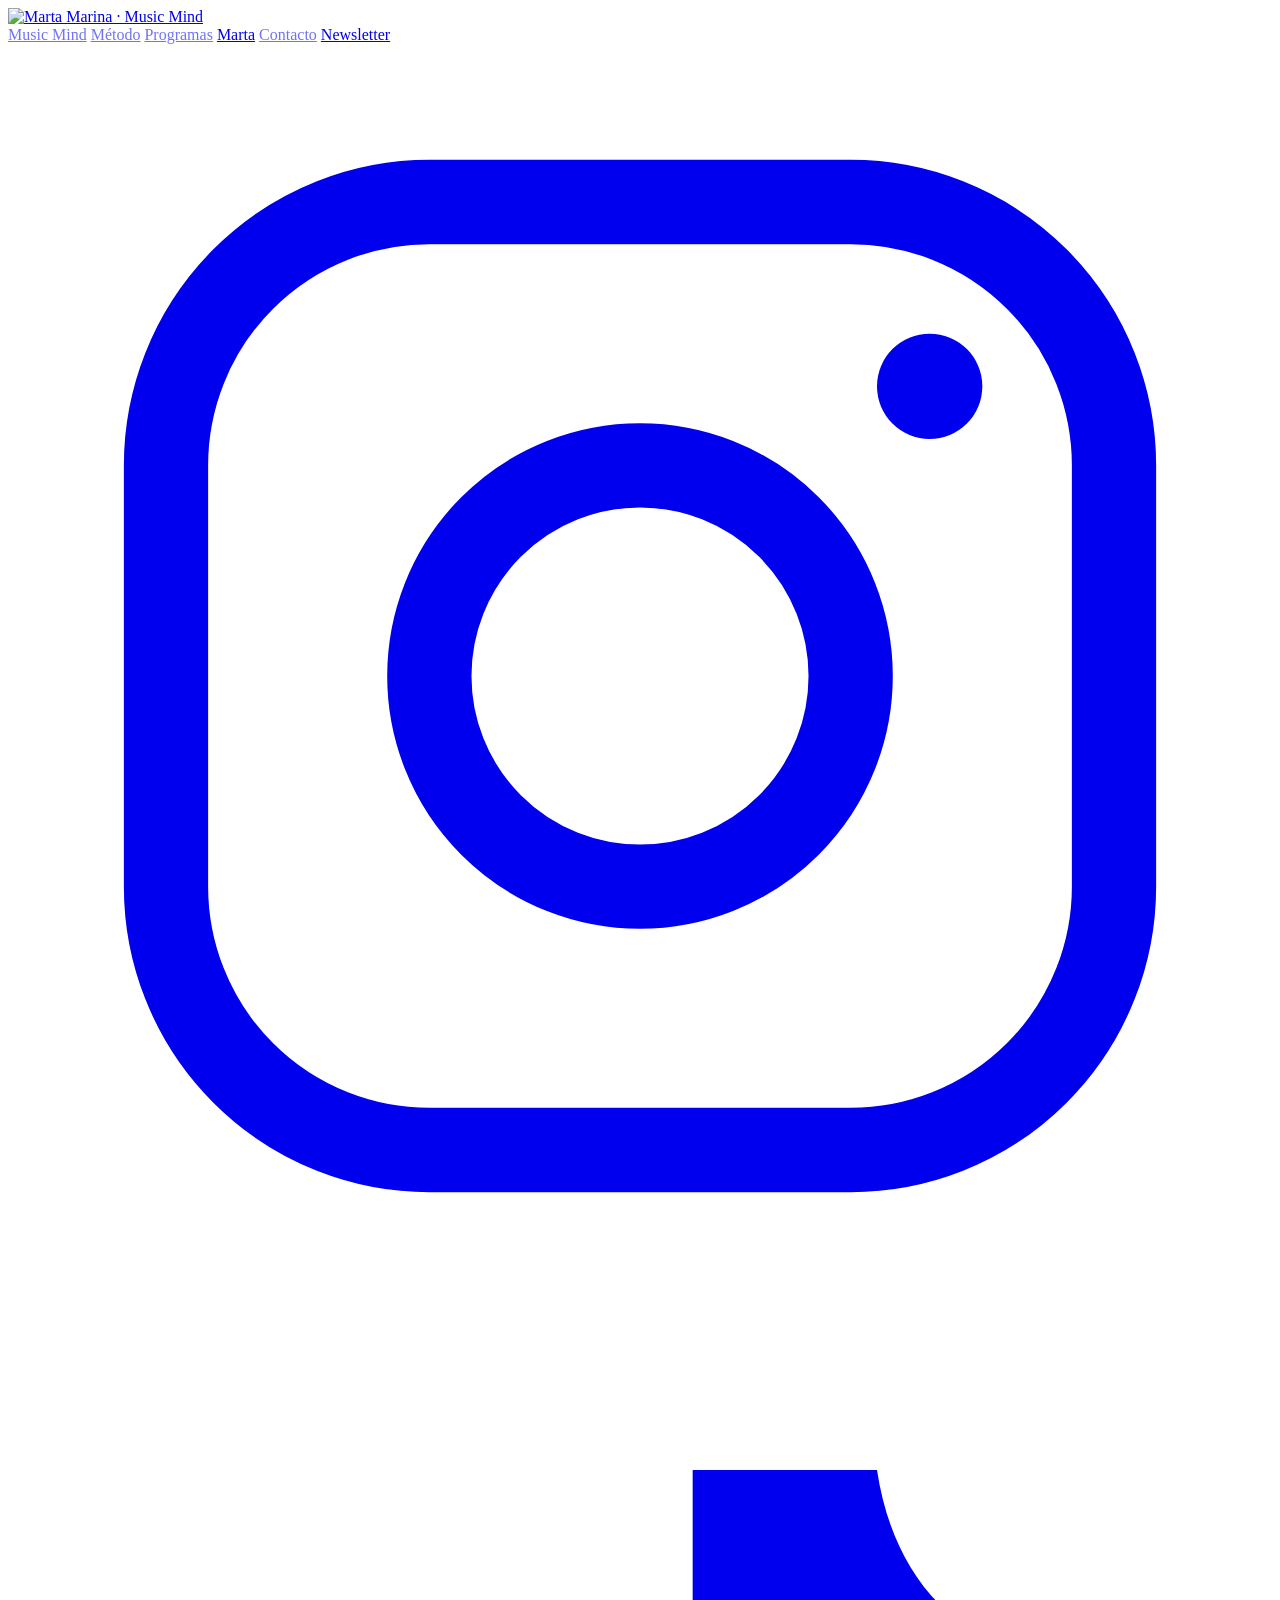
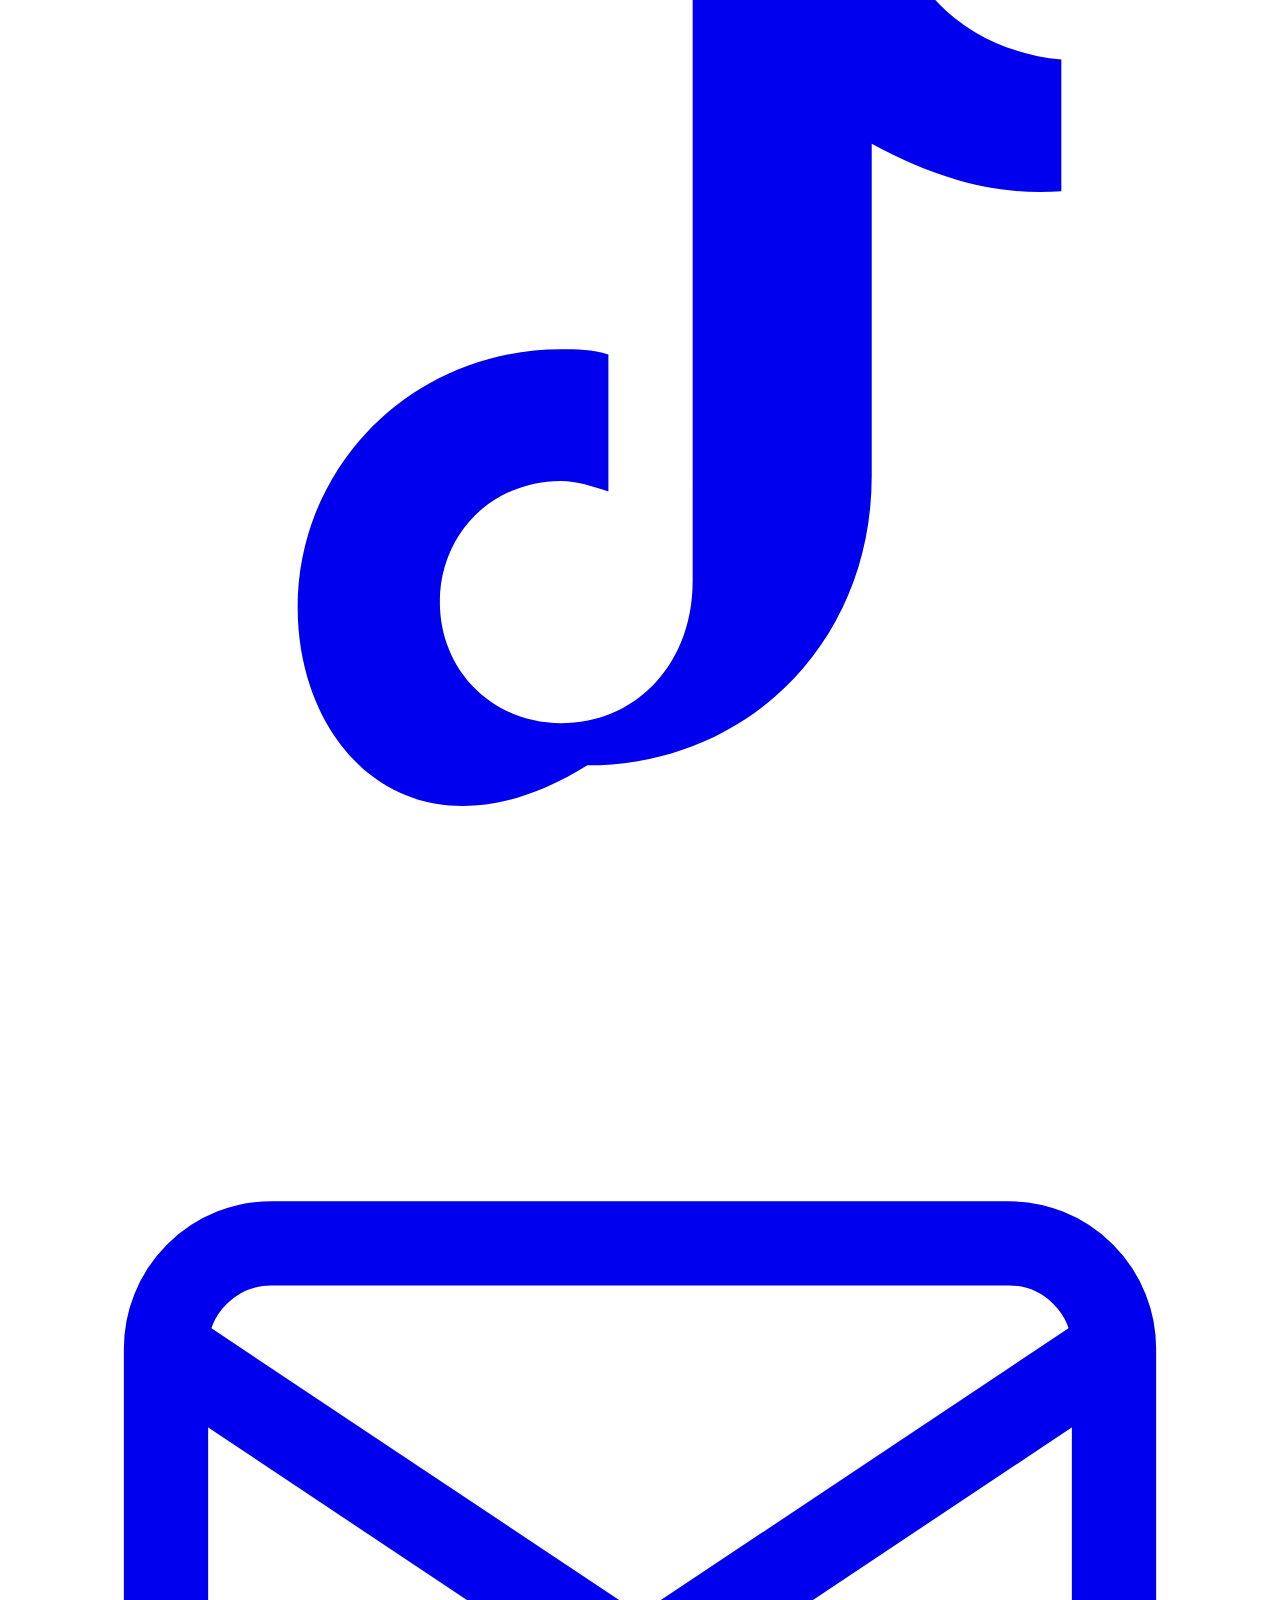
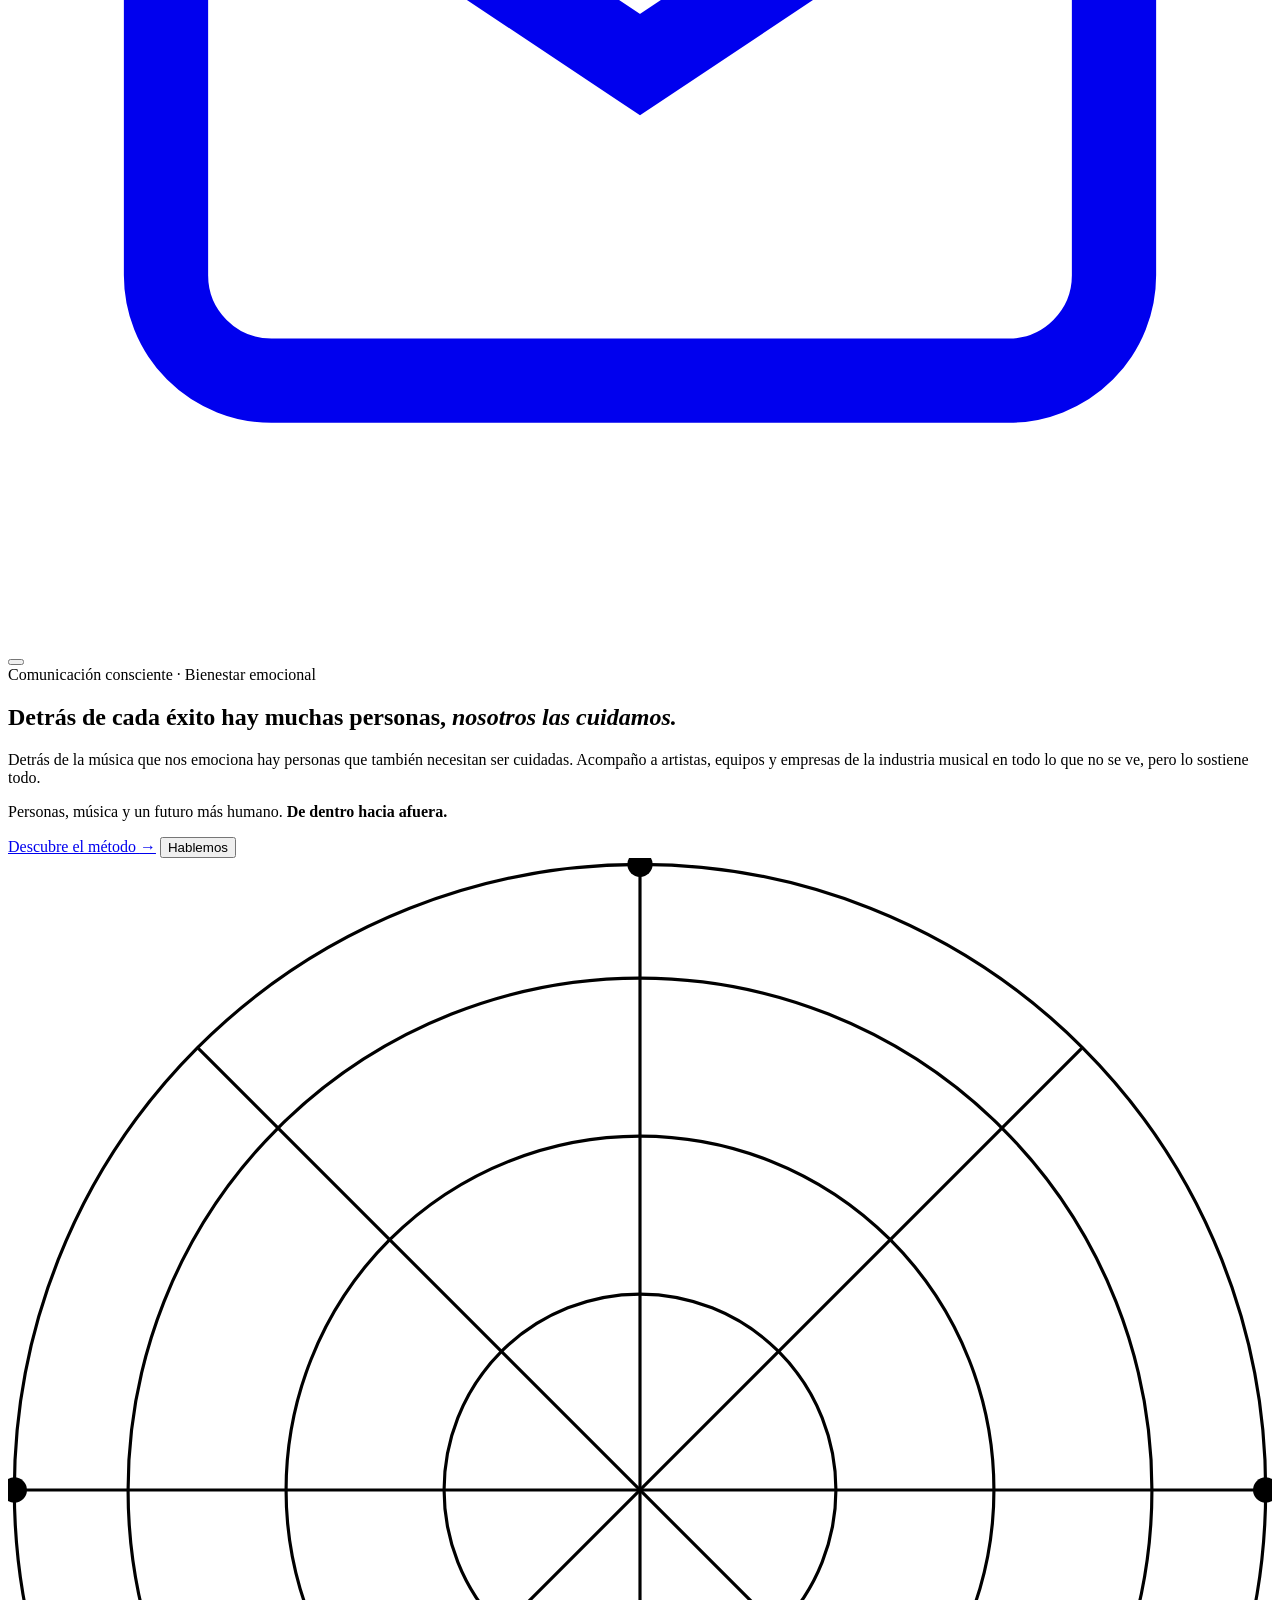
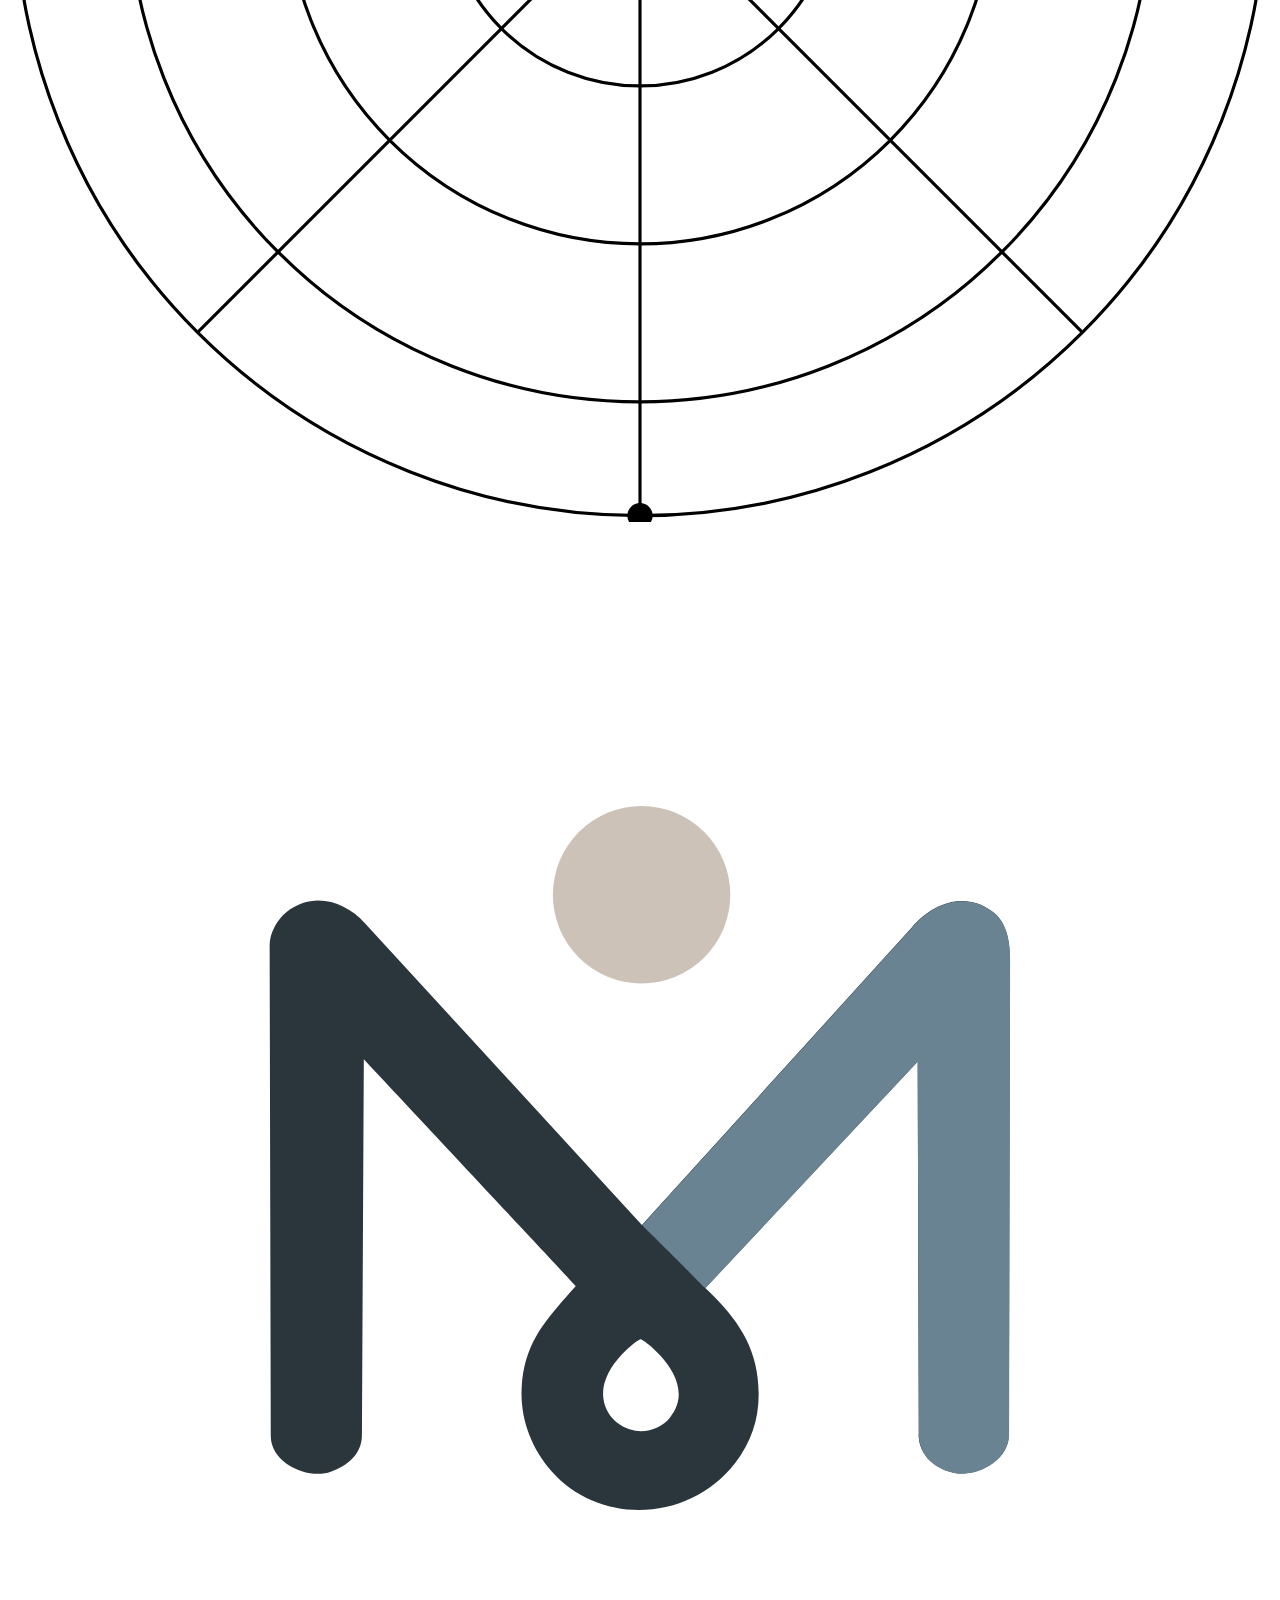
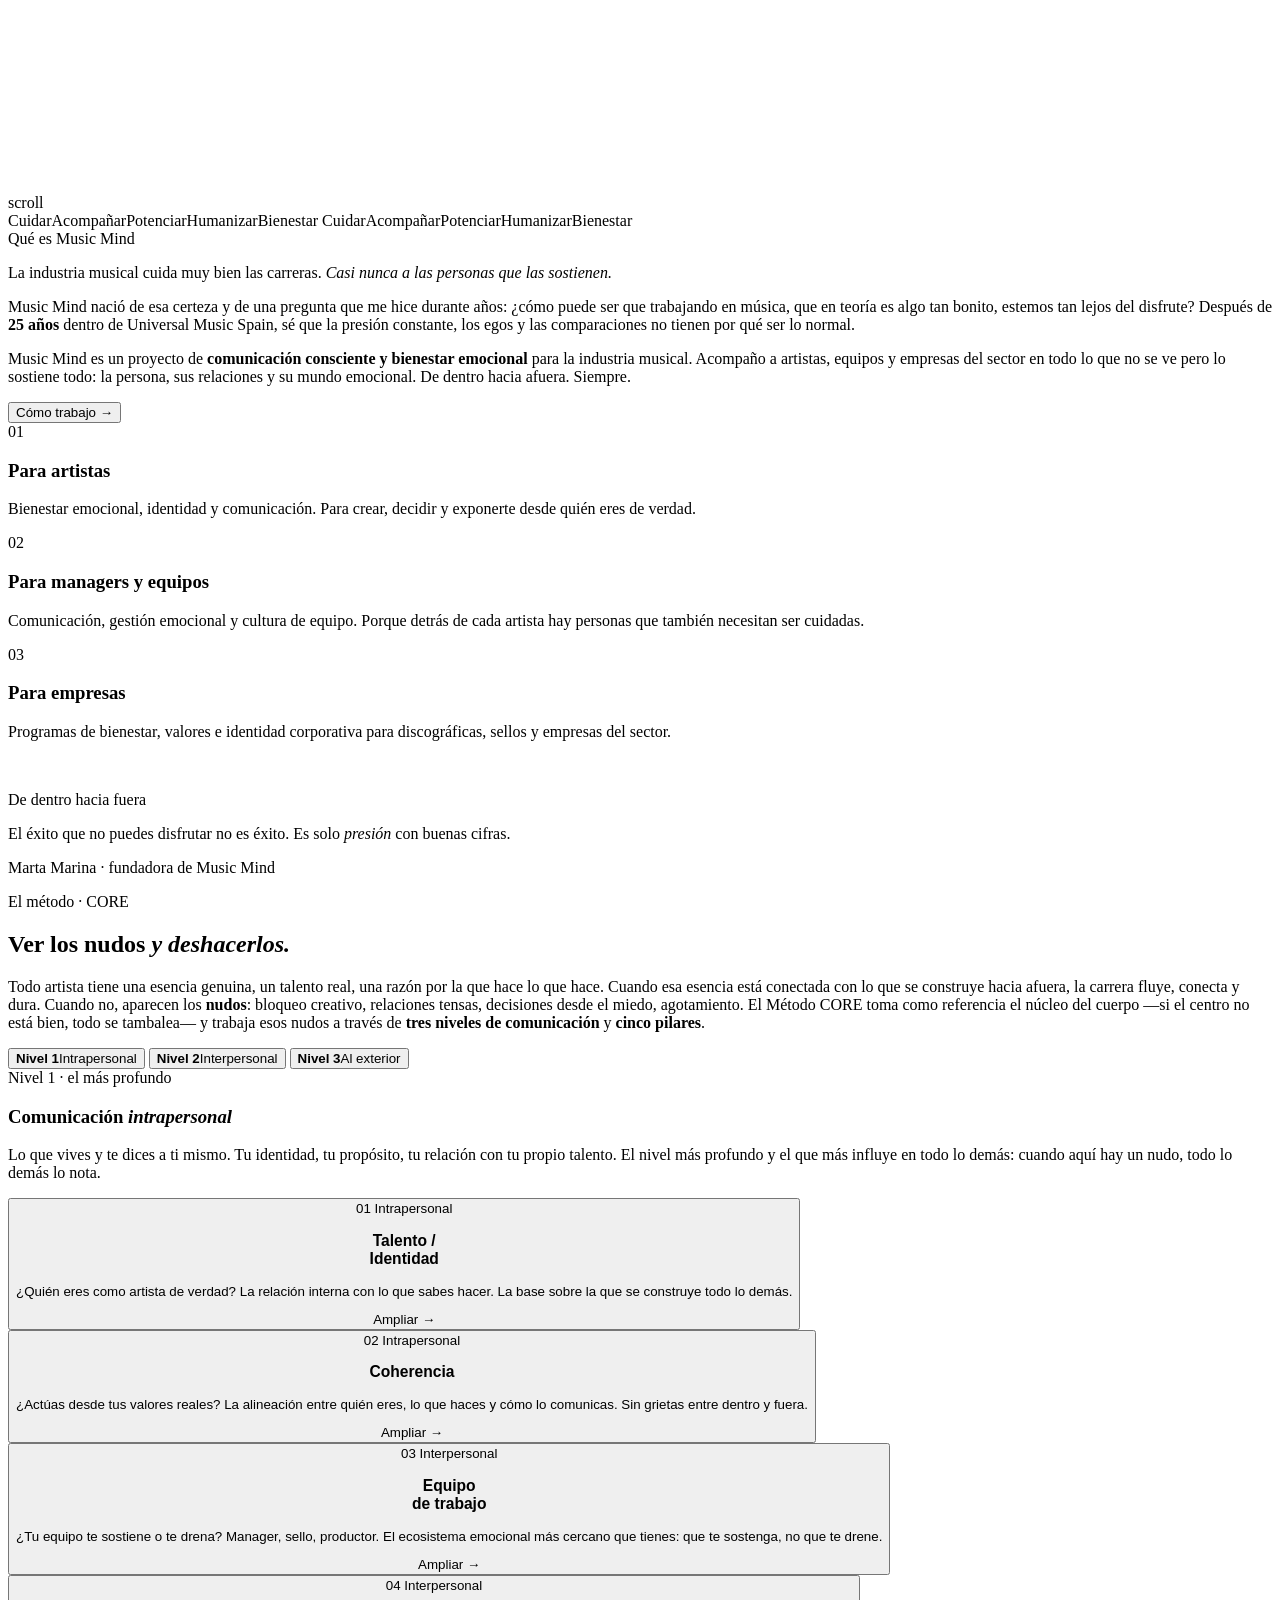
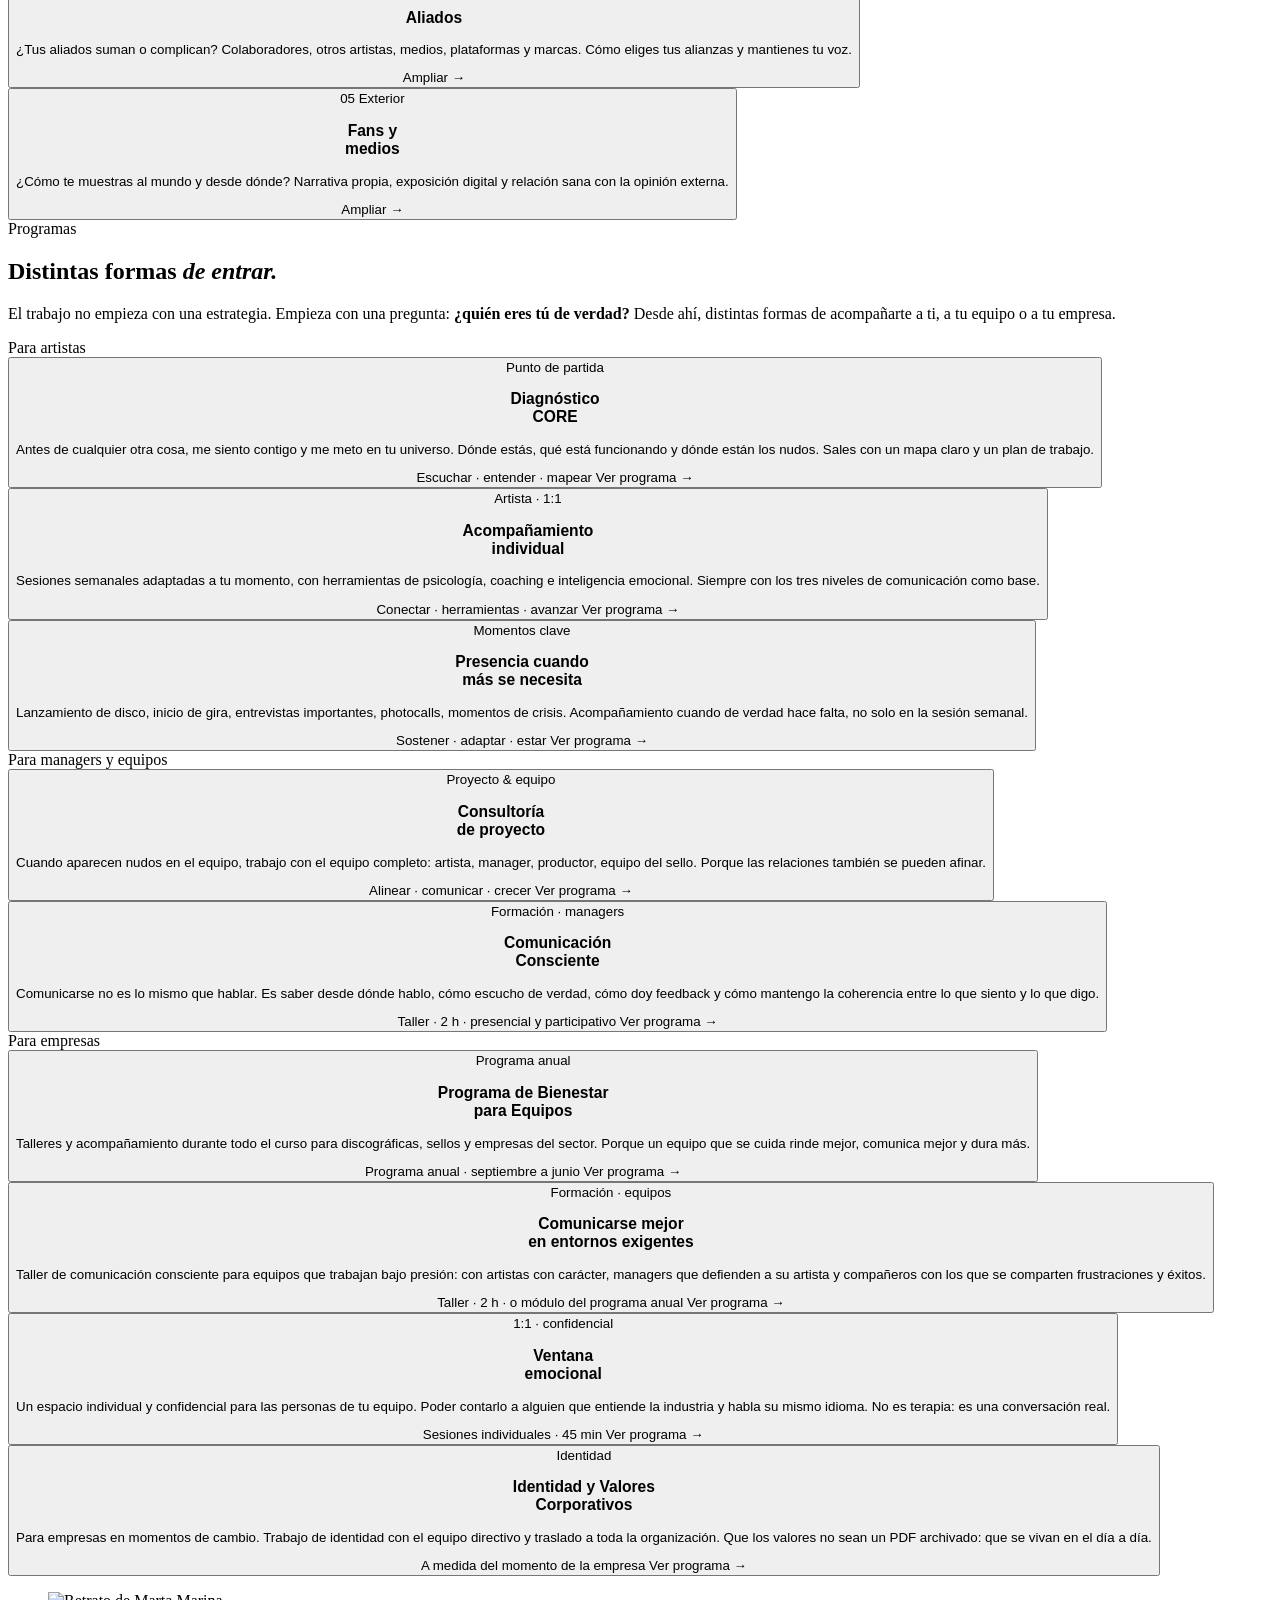
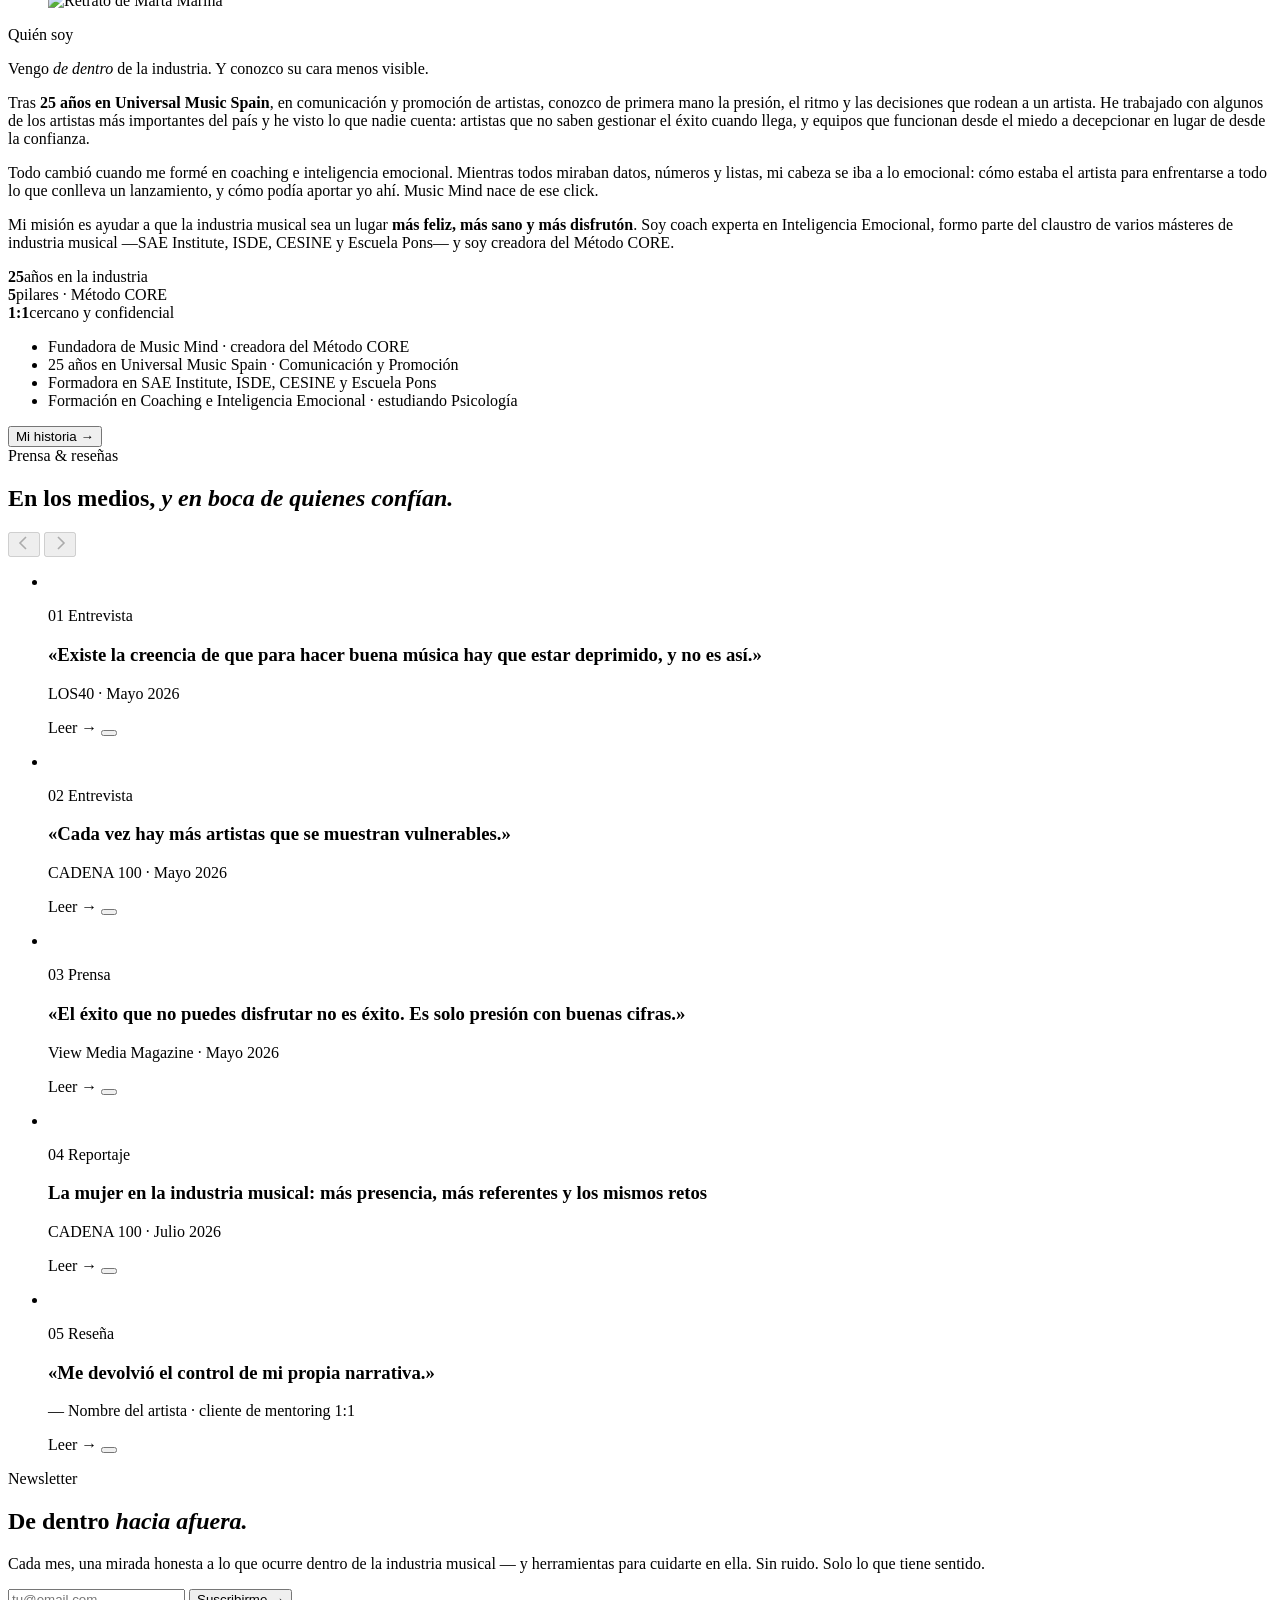
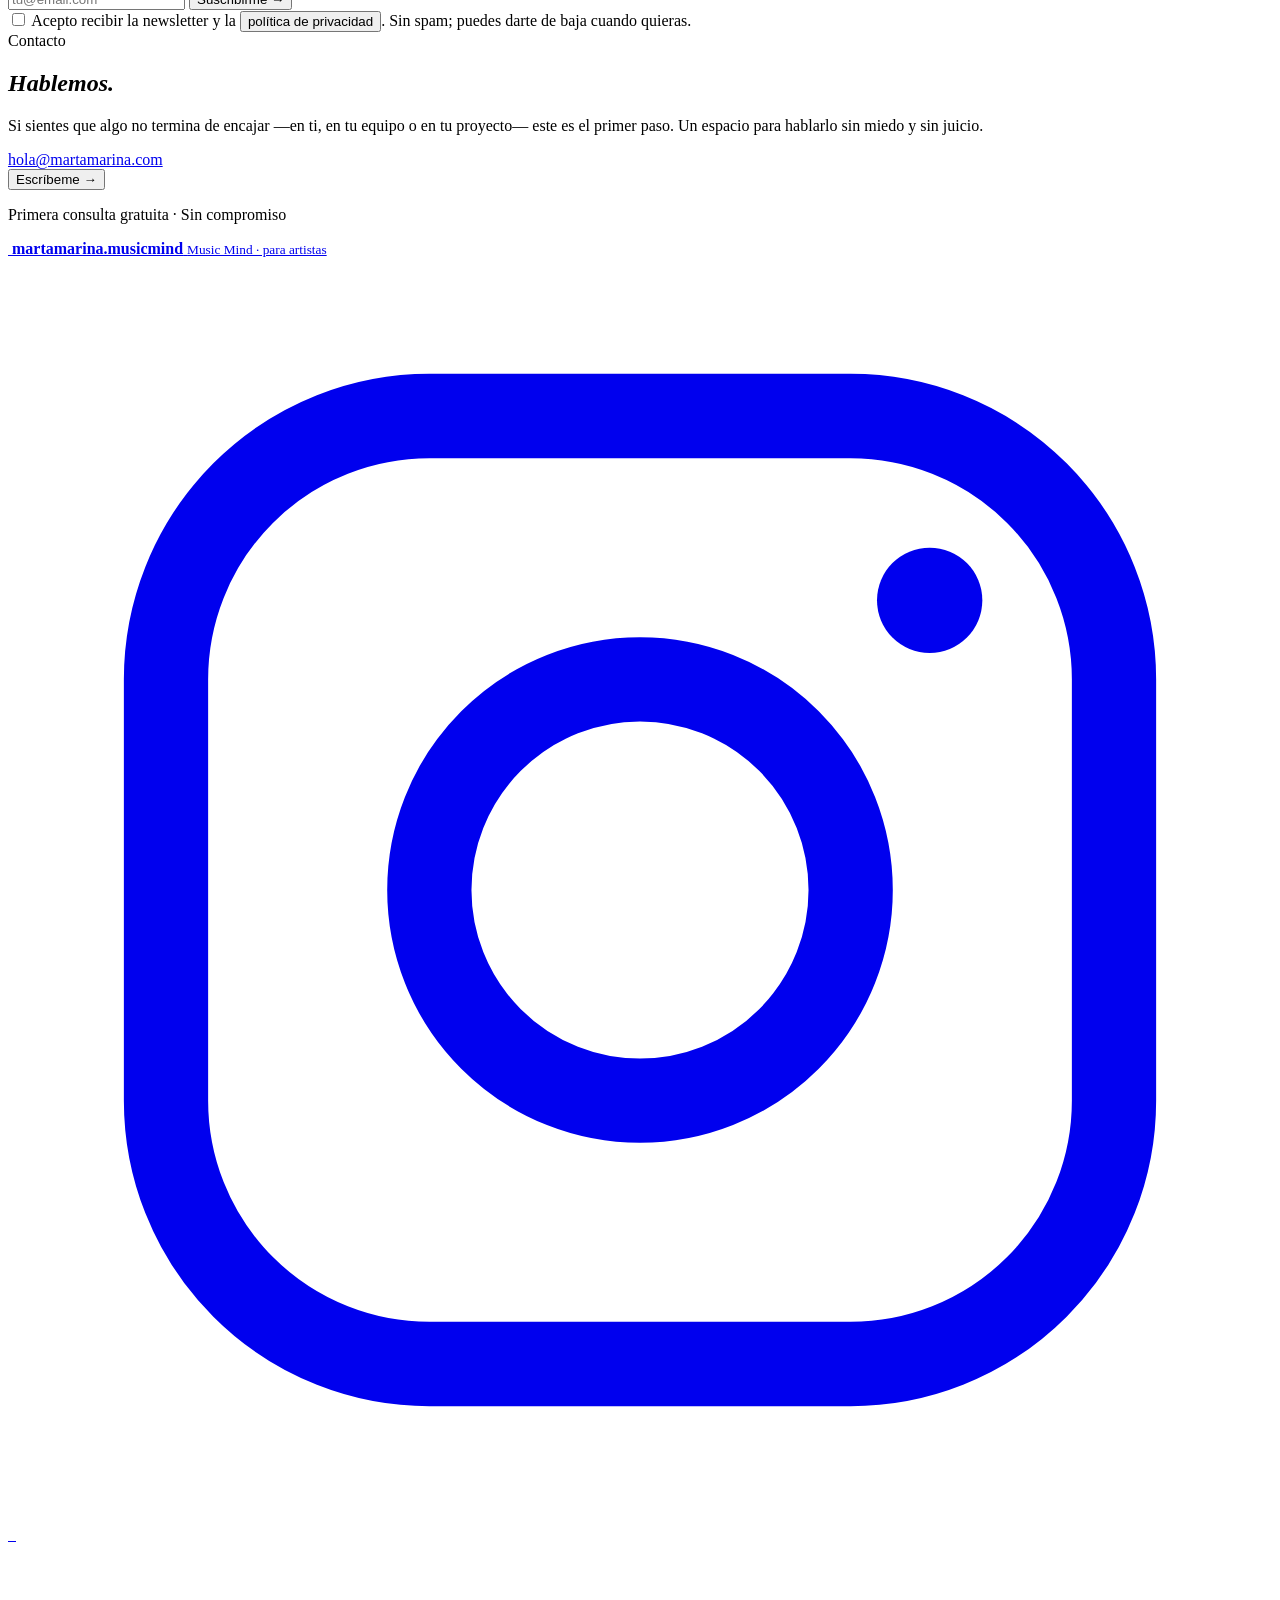
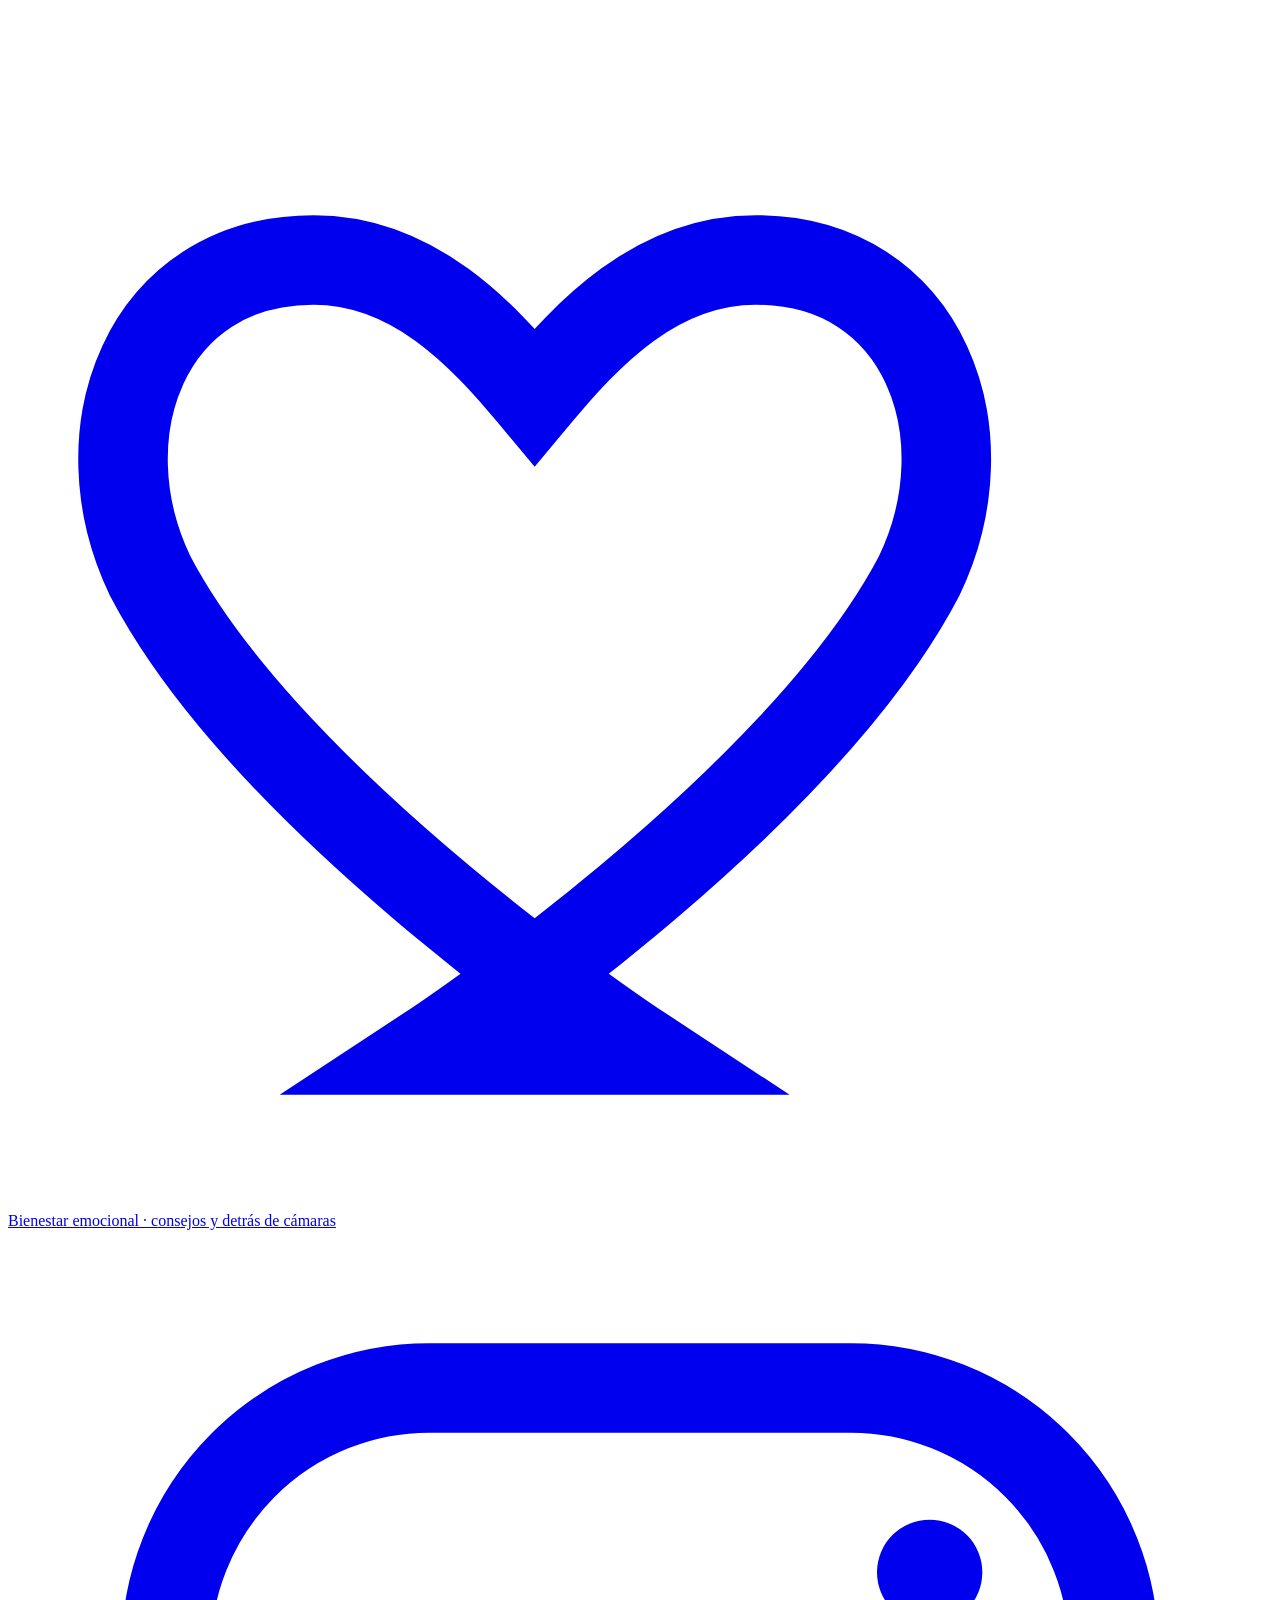
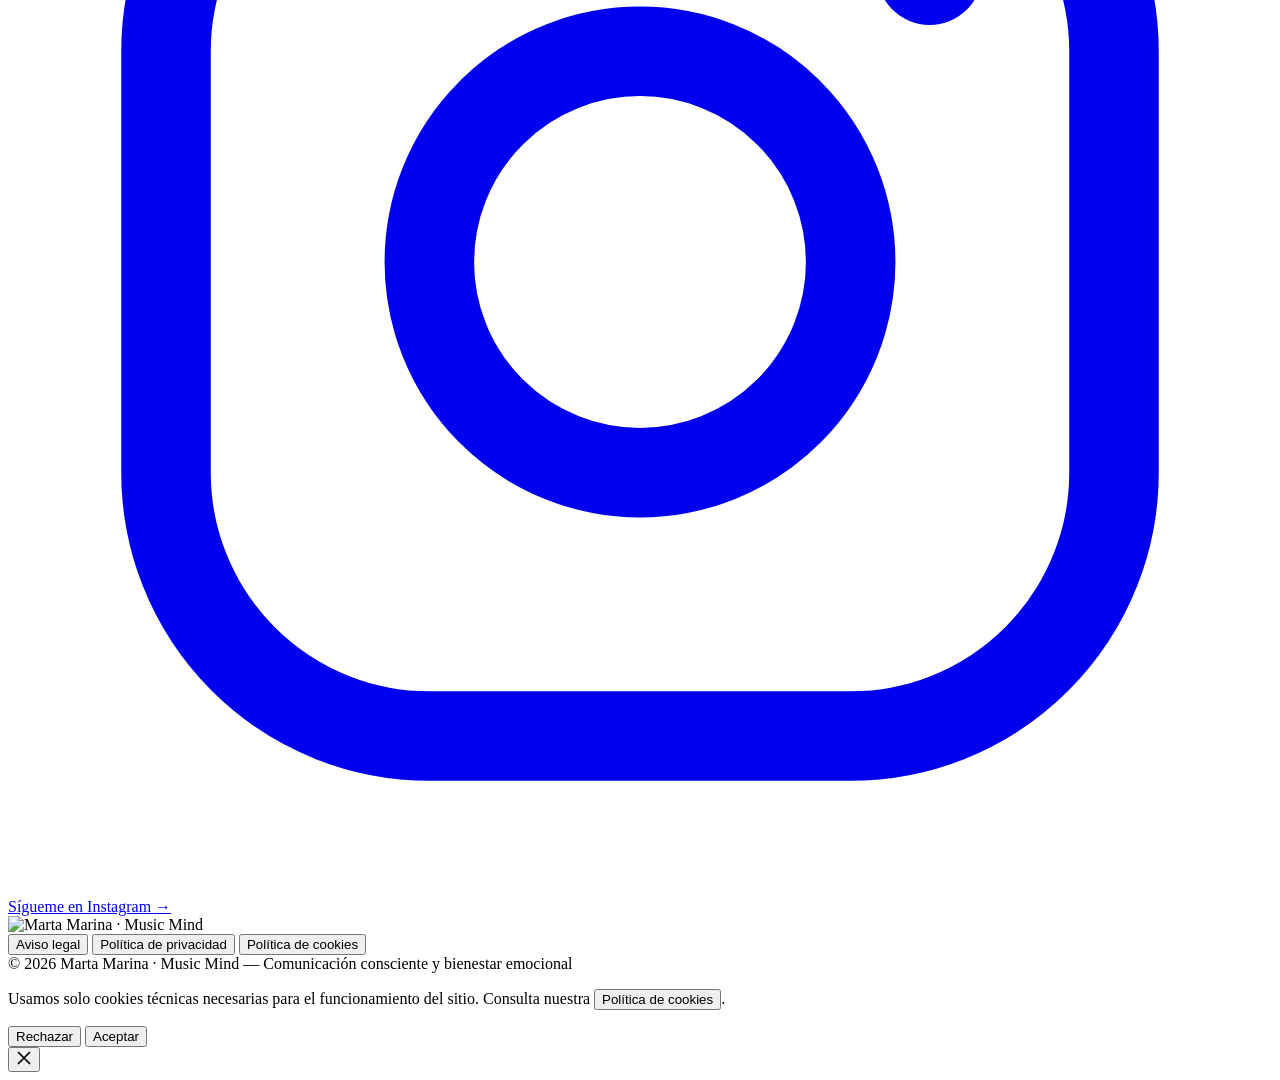
==== index.html @ a3008d67 "Promote v2 draft to live index, keep v1 as backup Sets the new hero headline ("Detrás de cada éxito " ====
<!DOCTYPE html>
<html lang="es">
<head>
<meta charset="UTF-8">
<meta name="viewport" content="width=device-width, initial-scale=1">
<title>Marta Marina · Music Mind — Comunicación consciente y bienestar emocional</title>
<meta name="description" content="Music Mind, de Marta Marina (25 años en Universal Music Spain): comunicación consciente y bienestar emocional para artistas, equipos y empresas de la industria musical. Método CORE — de dentro hacia afuera.">
<link rel="canonical" href="https://martamarina.com/">

<!-- Open Graph -->
<meta property="og:title" content="Marta Marina · Music Mind">
<meta property="og:description" content="Comunicación consciente y bienestar emocional para la industria musical. Personas detrás de la música. De dentro hacia afuera.">
<meta property="og:type" content="website">
<meta property="og:url" content="https://martamarina.com/">
<meta property="og:locale" content="es_ES">
<meta property="og:site_name" content="Marta Marina · Music Mind">
<meta property="og:image" content="https://martamarina.com/assets/logos/LOGO%20MM-01.png">
<meta property="og:image:alt" content="Marta Marina · Music Mind">

<!-- Twitter -->
<meta name="twitter:card" content="summary_large_image">
<meta name="twitter:title" content="Marta Marina · Music Mind">
<meta name="twitter:description" content="Comunicación consciente y bienestar emocional para la industria musical. Personas detrás de la música. De dentro hacia afuera.">
<meta name="twitter:image" content="https://martamarina.com/assets/logos/LOGO%20MM-01.png">

<meta name="theme-color" content="#2F4A55">

<link rel="preconnect" href="https://fonts.googleapis.com">
<link rel="preconnect" href="https://fonts.gstatic.com" crossorigin>
<link href="https://fonts.googleapis.com/css2?family=Inter:wght@400;500&display=swap" rel="stylesheet">
<link rel="icon" type="image/png" href="assets/logos/LOGO MM-01.png">
<link rel="stylesheet" href="css/style.css?v=20260716b">

<!-- Structured data -->
<script type="application/ld+json">
{
  "@context": "https://schema.org",
  "@type": "ProfessionalService",
  "name": "Marta Marina · Music Mind",
  "description": "Comunicación consciente y bienestar emocional para artistas, equipos y empresas de la industria musical. Método CORE, de dentro hacia afuera.",
  "url": "https://martamarina.com/",
  "image": "https://martamarina.com/assets/logos/LOGO%20MM-01.png",
  "email": "hola@martamarina.com",
  "areaServed": "ES",
  "founder": {
    "@type": "Person",
    "name": "Marta Marina",
    "jobTitle": "Fundadora de Music Mind · creadora del Método CORE"
  },
  "sameAs": [
    "https://www.instagram.com/martamarina.musicmind/",
    "https://tiktok.com/"
  ]
}
</script>
</head>
<body>

<div class="progress" id="progress" aria-hidden="true"></div>
<div class="cursor" id="cursor" aria-hidden="true"></div>
<div class="cursor-dot" id="cursorDot" aria-hidden="true"></div>

<!-- ============ HEADER ============ -->
<header class="header" id="header">
  <nav class="nav">
    <a href="#top" class="nav__brand" aria-label="Marta Marina · Music Mind — inicio">
      <img class="nav__logo" src="assets/logos/LOGO MM-04.png" alt="Marta Marina · Music Mind">
    </a>

    <div class="nav__links" id="navLinks">
      <a href="#musicmind" class="navlink">Music Mind</a>
      <a href="#metodo" class="navlink">Método</a>
      <a href="#programas" class="navlink">Programas</a>
      <a href="#marta" class="navlink">Marta</a>
      <a href="#contacto" class="navlink">Contacto</a>
      <a href="#newsletter" class="btn btn--ghost" data-magnetic>Newsletter</a>
      <div class="nav__social">
        <a href="https://www.instagram.com/martamarina.musicmind/" target="_blank" rel="noopener" aria-label="Instagram">
          <svg viewBox="0 0 24 24" fill="none" stroke="currentColor" stroke-width="1.6"><rect x="3" y="3" width="18" height="18" rx="5"/><circle cx="12" cy="12" r="4"/><circle cx="17.5" cy="6.5" r="1" fill="currentColor" stroke="none"/></svg>
        </a>
        <a href="https://tiktok.com/" target="_blank" rel="noopener" aria-label="TikTok">
          <svg viewBox="0 0 24 24" fill="currentColor"><path d="M16.5 3c.3 2 1.5 3.4 3.5 3.6v2.5c-1.3.1-2.5-.3-3.6-.9v6.3c0 3.2-2.4 5.5-5.4 5.5C7.8 22 5.5 19.8 5.5 17c0-2.7 2.2-4.9 5-4.9.3 0 .6 0 .9.1v2.6c-.3-.1-.6-.2-.9-.2-1.3 0-2.3 1-2.3 2.3 0 1.3 1 2.3 2.3 2.3 1.4 0 2.5-1.1 2.5-2.7V3h3.5z"/></svg>
        </a>
        <a href="mailto:hola@martamarina.com" aria-label="Email">
          <svg viewBox="0 0 24 24" fill="none" stroke="currentColor" stroke-width="1.6"><rect x="3" y="5" width="18" height="14" rx="2"/><path d="m3 7 9 6 9-6"/></svg>
        </a>
      </div>
    </div>

    <button class="nav__toggle" id="navToggle" aria-label="Abrir menú" aria-expanded="false">
      <span></span><span></span><span></span>
    </button>
  </nav>
</header>

<main id="top">

<!-- ============ HERO ============ -->
<section class="hero" id="hero">
  <div class="hero__bg" data-parallax-group>
    <span class="blob blob--1" data-parallax="0.06"></span>
    <span class="blob blob--2" data-parallax="0.1"></span>
    <span class="blob blob--3" data-parallax="0.16"></span>
  </div>

  <div class="wrap">
    <div class="hero__content">
      <div class="hero__eyebrow eyebrow hero__fade" data-d="1">Comunicación consciente · Bienestar emocional</div>
      <h1>
        <span class="ln"><span>Detrás de cada éxito</span></span>
        <span class="ln"><span>hay muchas personas,</span></span>
        <span class="ln"><span><em>nosotros las cuidamos.</em></span></span>
      </h1>
      <p class="lead hero__sub hero__fade" data-d="2">
        Detrás de la música que nos emociona hay personas que también necesitan ser cuidadas.
        Acompaño a artistas, equipos y empresas de la industria musical en todo lo que no se ve, pero lo sostiene todo.
      </p>
      <p class="hero__note hero__fade" data-d="2">
        Personas, música y un futuro más humano. <b>De dentro hacia afuera.</b>
      </p>
      <div class="hero__cta hero__fade" data-d="3">
        <a href="#metodo" class="btn" data-magnetic>Descubre el método <span class="arrow">→</span></a>
        <button class="btn btn--ghost" data-modal="contact" data-magnetic>Hablemos</button>
      </div>
    </div>

    <div class="hero__symbol" aria-hidden="true">
      <div class="hero__rings">
        <svg viewBox="0 0 400 400" fill="none" stroke="currentColor" stroke-width="1">
          <circle cx="200" cy="200" r="62"/><circle cx="200" cy="200" r="112"/>
          <circle cx="200" cy="200" r="162"/><circle cx="200" cy="200" r="198"/>
          <line x1="200" y1="2" x2="200" y2="398"/><line x1="2" y1="200" x2="398" y2="200"/>
          <line x1="60" y1="60" x2="340" y2="340"/><line x1="340" y1="60" x2="60" y2="340"/>
          <circle cx="200" cy="2" r="4" fill="currentColor" stroke="none"/>
          <circle cx="398" cy="200" r="4" fill="currentColor" stroke="none"/>
          <circle cx="200" cy="398" r="4" fill="currentColor" stroke="none"/>
          <circle cx="2" cy="200" r="4" fill="currentColor" stroke="none"/>
        </svg>
      </div>
      <svg viewBox="0 0 160 160" xmlns="http://www.w3.org/2000/svg">
        <path class="sym-left" fill="#2A363B" d="M115.29,114.97l-.14-47.2-26.88,28.69c4.1,3.85,6.71,7.62,6.75,13.3.03,3.31-.93,6.23-3,8.88-5.97,7.66-17.3,7.72-23.19,1.03-2.62-2.98-4.01-6.72-3.81-10.57.31-5.89,3.22-8.78,6.86-12.89-.16-.19-26.84-28.7-26.84-28.7l-.24,47.58c0,2.38-1.83,3.85-3.94,4.63-2.72,1-7.59-.98-7.6-4.54l-.14-62.1c0-1.65,1.03-3.34,2.11-4.19,3.31-2.62,7.32-1.51,9.98,1.42l35.03,38.17,34.16-37.66c2.71-3.14,6.75-4.63,10.24-1.98,1.78,1.35,2.18,3.72,2.18,5.93l-.13,60.24c0,3.23-3.89,5.27-6.62,4.89-2.46-.35-4.8-2.11-4.81-4.92ZM80.09,102.94c-.41.02-4.93,3.38-4.76,7.07.1,2.28,1.64,3.77,3.35,4.34,1.96.65,4.01-.13,5.1-1.48,3.84-4.73-3.37-9.95-3.69-9.93Z"/>
        <path class="sym-right" fill="#698392" d="M115.29,115.01l-.14-47.2-26.88,28.69c-2.83-2.93-8-7.99-8-7.99l34.16-37.66c2.71-3.14,6.75-4.63,10.24-1.98,1.78,1.35,2.18,3.72,2.18,5.93l-.13,60.24c0,3.23-3.89,5.27-6.62,4.89-2.46-.35-4.8-2.11-4.81-4.92Z"/>
        <circle class="sym-dot" fill="#CCC2B8" cx="80.2" cy="46.68" r="11.23"/>
      </svg>
    </div>
  </div>

  <div class="scroll-cue"><span>scroll</span><span class="line"></span></div>
</section>

<!-- ============ MARQUEE ============ -->
<div class="marquee" aria-hidden="true">
  <div class="marquee__track">
    <span>Cuidar</span><span>Acompañar</span><span>Potenciar</span><span>Humanizar</span><span>Bienestar</span>
    <span>Cuidar</span><span>Acompañar</span><span>Potenciar</span><span>Humanizar</span><span>Bienestar</span>
  </div>
</div>

<!-- ============ MUSICMIND ============ -->
<section class="intro section-pad" id="musicmind">
  <div class="wrap">
    <div class="intro__grid">
      <div class="intro__col reveal">
        <span class="eyebrow eyebrow--spaced">Qué es Music Mind</span>
        <p class="intro__big">
          La industria musical cuida muy bien las carreras.
          <em>Casi nunca a las personas que las sostienen.</em>
        </p>
      </div>
      <div class="intro__col reveal" data-d="1">
        <p>
          Music Mind nació de esa certeza y de una pregunta que me hice durante años: ¿cómo puede ser que
          trabajando en música, que en teoría es algo tan bonito, estemos tan lejos del disfrute? Después de
          <b class="hl">25 años</b> dentro de Universal Music Spain, sé que la presión constante, los egos y las
          comparaciones no tienen por qué ser lo normal.
        </p>
        <p>
          Music Mind es un proyecto de <b class="hl">comunicación consciente y bienestar emocional</b> para la
          industria musical. Acompaño a artistas, equipos y empresas del sector en todo lo que no se ve pero lo
          sostiene todo: la persona, sus relaciones y su mundo emocional. De dentro hacia afuera. Siempre.
        </p>
        <button class="btn" data-modal="m-musicmind" data-magnetic>Cómo trabajo <span class="arrow">→</span></button>
      </div>
    </div>

    <div class="audiences reveal" data-d="2">
      <div class="aud">
        <span class="aud__k">01</span>
        <h3>Para artistas</h3>
        <p>Bienestar emocional, identidad y comunicación. Para crear, decidir y exponerte desde quién eres de verdad.</p>
      </div>
      <div class="aud">
        <span class="aud__k">02</span>
        <h3>Para managers y equipos</h3>
        <p>Comunicación, gestión emocional y cultura de equipo. Porque detrás de cada artista hay personas que también necesitan ser cuidadas.</p>
      </div>
      <div class="aud">
        <span class="aud__k">03</span>
        <h3>Para empresas</h3>
        <p>Programas de bienestar, valores e identidad corporativa para discográficas, sellos y empresas del sector.</p>
      </div>
    </div>
  </div>
</section>

<!-- ============ EDITORIAL BAND ============ -->
<section class="band dark" aria-label="Cita">
  <!-- Sustituir el src por una foto de ambiente (estudio, sala, luz). El duotono se aplica solo. -->
  <figure class="band__media media">
    <img src="assets/img/band-wide.jpg" alt="" aria-hidden="true" loading="lazy">
  </figure>
  <div class="wrap">
    <div class="band__inner reveal">
      <span class="eyebrow">De dentro hacia fuera</span>
      <p class="band__quote">
        El éxito que no puedes disfrutar no es éxito. Es solo <em>presión</em> con buenas cifras.
      </p>
      <p class="band__cite">Marta Marina · fundadora de Music Mind</p>
    </div>
  </div>
</section>

<!-- ============ MÉTODO · 5 PILARES ============ -->
<section class="section-pad" id="metodo">
  <div class="wrap">
    <div class="sec-head reveal">
      <span class="eyebrow">El método · CORE</span>
      <h2>Ver los nudos <em>y deshacerlos.</em></h2>
      <p>
        Todo artista tiene una esencia genuina, un talento real, una razón por la que hace lo que hace. Cuando esa
        esencia está conectada con lo que se construye hacia afuera, la carrera fluye, conecta y dura. Cuando no,
        aparecen los <b class="hl">nudos</b>: bloqueo creativo, relaciones tensas, decisiones desde el miedo, agotamiento.
        El Método CORE toma como referencia el núcleo del cuerpo —si el centro no está bien, todo se tambalea— y
        trabaja esos nudos a través de <b class="hl">tres niveles de comunicación</b> y <b class="hl">cinco pilares</b>.
      </p>
    </div>

    <div class="levels reveal" data-d="1" id="levels">
      <div class="levels__pills" role="tablist" aria-label="Los tres niveles de comunicación">
        <button class="lvpill is-on" role="tab" aria-selected="true" id="lvtab-0" aria-controls="lvpanel-0" data-lv="0"><b>Nivel 1</b><span>Intrapersonal</span></button>
        <button class="lvpill" role="tab" aria-selected="false" id="lvtab-1" aria-controls="lvpanel-1" data-lv="1" tabindex="-1"><b>Nivel 2</b><span>Interpersonal</span></button>
        <button class="lvpill" role="tab" aria-selected="false" id="lvtab-2" aria-controls="lvpanel-2" data-lv="2" tabindex="-1"><b>Nivel 3</b><span>Al exterior</span></button>
      </div>
      <div class="levels__stage">
        <div class="lvpanel is-on" role="tabpanel" id="lvpanel-0" aria-labelledby="lvtab-0" data-lv="0">
          <div class="lvpanel__head">
            <span class="lvpanel__k">Nivel 1 · el más profundo</span>
            <h3>Comunicación <em>intrapersonal</em></h3>
          </div>
          <p>Lo que vives y te dices a ti mismo. Tu identidad, tu propósito, tu relación con tu propio talento. El nivel más profundo y el que más influye en todo lo demás: cuando aquí hay un nudo, todo lo demás lo nota.</p>
        </div>
        <div class="lvpanel" role="tabpanel" id="lvpanel-1" aria-labelledby="lvtab-1" data-lv="1" hidden>
          <div class="lvpanel__head">
            <span class="lvpanel__k">Nivel 2 · tu entorno</span>
            <h3>Comunicación <em>interpersonal</em></h3>
          </div>
          <p>Lo que ocurre entre tú y las personas de tu entorno: manager, sello, productor, equipo. Cómo te relacionas, pones límites y te comunicas con quienes tienes más cerca. Las fricciones aquí drenan energía que debería ir a la música.</p>
        </div>
        <div class="lvpanel" role="tabpanel" id="lvpanel-2" aria-labelledby="lvtab-2" data-lv="2" hidden>
          <div class="lvpanel__head">
            <span class="lvpanel__k">Nivel 3 · el más visible</span>
            <h3>Comunicación <em>al exterior</em></h3>
          </div>
          <p>Lo que proyectas al mundo: medios, redes, fans. La narrativa pública, la exposición digital y la relación con la opinión externa. Cuando no nace desde un lugar sólido, se convierte en una fuente de agotamiento.</p>
        </div>
      </div>
    </div>

    <div class="cards cards--5">
      <button class="card reveal" data-modal="p1" data-d="1">
        <span class="card__index">01</span>
        <span class="card__level">Intrapersonal</span>
        <h3>Talento /<br>Identidad</h3>
        <p>¿Quién eres como artista de verdad? La relación interna con lo que sabes hacer. La base sobre la que se construye todo lo demás.</p>
        <span class="card__more">Ampliar <span class="arrow">→</span></span>
      </button>
      <button class="card reveal" data-modal="p2" data-d="2">
        <span class="card__index">02</span>
        <span class="card__level">Intrapersonal</span>
        <h3>Coherencia</h3>
        <p>¿Actúas desde tus valores reales? La alineación entre quién eres, lo que haces y cómo lo comunicas. Sin grietas entre dentro y fuera.</p>
        <span class="card__more">Ampliar <span class="arrow">→</span></span>
      </button>
      <button class="card reveal" data-modal="p3" data-d="3">
        <span class="card__index">03</span>
        <span class="card__level">Interpersonal</span>
        <h3>Equipo<br>de trabajo</h3>
        <p>¿Tu equipo te sostiene o te drena? Manager, sello, productor. El ecosistema emocional más cercano que tienes: que te sostenga, no que te drene.</p>
        <span class="card__more">Ampliar <span class="arrow">→</span></span>
      </button>
      <button class="card reveal" data-modal="p4" data-d="1">
        <span class="card__index">04</span>
        <span class="card__level">Interpersonal</span>
        <h3>Aliados</h3>
        <p>¿Tus aliados suman o complican? Colaboradores, otros artistas, medios, plataformas y marcas. Cómo eliges tus alianzas y mantienes tu voz.</p>
        <span class="card__more">Ampliar <span class="arrow">→</span></span>
      </button>
      <button class="card reveal" data-modal="p5" data-d="2">
        <span class="card__index">05</span>
        <span class="card__level">Exterior</span>
        <h3>Fans y<br>medios</h3>
        <p>¿Cómo te muestras al mundo y desde dónde? Narrativa propia, exposición digital y relación sana con la opinión externa.</p>
        <span class="card__more">Ampliar <span class="arrow">→</span></span>
      </button>
    </div>
  </div>
</section>

<!-- ============ PROGRAMAS ============ -->
<section class="prog section-pad" id="programas">
  <div class="wrap">
    <div class="sec-head reveal">
      <span class="eyebrow">Programas</span>
      <h2>Distintas formas <em>de entrar.</em></h2>
      <p>El trabajo no empieza con una estrategia. Empieza con una pregunta: <b class="hl">¿quién eres tú de verdad?</b> Desde ahí, distintas formas de acompañarte a ti, a tu equipo o a tu empresa.</p>
    </div>

    <div class="prog__block reveal">
      <span class="prog__block-label">Para artistas</span>
      <div class="cards cards--3">
        <button class="card reveal" data-modal="prog1" data-d="1">
          <span class="card__tag">Punto de partida</span>
          <h3>Diagnóstico<br>CORE</h3>
          <p>Antes de cualquier otra cosa, me siento contigo y me meto en tu universo. Dónde estás, qué está funcionando y dónde están los nudos. Sales con un mapa claro y un plan de trabajo.</p>
          <span class="card__price">Escuchar · entender · mapear</span>
          <span class="card__more">Ver programa <span class="arrow">→</span></span>
        </button>
        <button class="card reveal" data-modal="prog2" data-d="2">
          <span class="card__tag">Artista · 1:1</span>
          <h3>Acompañamiento<br>individual</h3>
          <p>Sesiones semanales adaptadas a tu momento, con herramientas de psicología, coaching e inteligencia emocional. Siempre con los tres niveles de comunicación como base.</p>
          <span class="card__price">Conectar · herramientas · avanzar</span>
          <span class="card__more">Ver programa <span class="arrow">→</span></span>
        </button>
        <button class="card reveal" data-modal="prog8" data-d="3">
          <span class="card__tag">Momentos clave</span>
          <h3>Presencia cuando<br>más se necesita</h3>
          <p>Lanzamiento de disco, inicio de gira, entrevistas importantes, photocalls, momentos de crisis. Acompañamiento cuando de verdad hace falta, no solo en la sesión semanal.</p>
          <span class="card__price">Sostener · adaptar · estar</span>
          <span class="card__more">Ver programa <span class="arrow">→</span></span>
        </button>
      </div>
    </div>

    <div class="prog__block reveal">
      <span class="prog__block-label">Para managers y equipos</span>
      <div class="cards cards--2">
        <button class="card reveal" data-modal="prog3" data-d="1">
          <span class="card__tag">Proyecto &amp; equipo</span>
          <h3>Consultoría<br>de proyecto</h3>
          <p>Cuando aparecen nudos en el equipo, trabajo con el equipo completo: artista, manager, productor, equipo del sello. Porque las relaciones también se pueden afinar.</p>
          <span class="card__price">Alinear · comunicar · crecer</span>
          <span class="card__more">Ver programa <span class="arrow">→</span></span>
        </button>
        <button class="card reveal" data-modal="prog4" data-d="2">
          <span class="card__tag">Formación · managers</span>
          <h3>Comunicación<br>Consciente</h3>
          <p>Comunicarse no es lo mismo que hablar. Es saber desde dónde hablo, cómo escucho de verdad, cómo doy feedback y cómo mantengo la coherencia entre lo que siento y lo que digo.</p>
          <span class="card__price">Taller · 2 h · presencial y participativo</span>
          <span class="card__more">Ver programa <span class="arrow">→</span></span>
        </button>
      </div>
    </div>

    <div class="prog__block reveal">
      <span class="prog__block-label">Para empresas</span>
      <div class="cards cards--4">
        <button class="card reveal" data-modal="prog5" data-d="1">
          <span class="card__tag">Programa anual</span>
          <h3>Programa de Bienestar<br>para Equipos</h3>
          <p>Talleres y acompañamiento durante todo el curso para discográficas, sellos y empresas del sector. Porque un equipo que se cuida rinde mejor, comunica mejor y dura más.</p>
          <span class="card__price">Programa anual · septiembre a junio</span>
          <span class="card__more">Ver programa <span class="arrow">→</span></span>
        </button>
        <button class="card reveal" data-modal="prog7" data-d="2">
          <span class="card__tag">Formación · equipos</span>
          <h3>Comunicarse mejor<br>en entornos exigentes</h3>
          <p>Taller de comunicación consciente para equipos que trabajan bajo presión: con artistas con carácter, managers que defienden a su artista y compañeros con los que se comparten frustraciones y éxitos.</p>
          <span class="card__price">Taller · 2 h · o módulo del programa anual</span>
          <span class="card__more">Ver programa <span class="arrow">→</span></span>
        </button>
        <button class="card reveal" data-modal="prog9" data-d="3">
          <span class="card__tag">1:1 · confidencial</span>
          <h3>Ventana<br>emocional</h3>
          <p>Un espacio individual y confidencial para las personas de tu equipo. Poder contarlo a alguien que entiende la industria y habla su mismo idioma. No es terapia: es una conversación real.</p>
          <span class="card__price">Sesiones individuales · 45 min</span>
          <span class="card__more">Ver programa <span class="arrow">→</span></span>
        </button>
        <button class="card reveal" data-modal="prog6" data-d="1">
          <span class="card__tag">Identidad</span>
          <h3>Identidad y Valores<br>Corporativos</h3>
          <p>Para empresas en momentos de cambio. Trabajo de identidad con el equipo directivo y traslado a toda la organización. Que los valores no sean un PDF archivado: que se vivan en el día a día.</p>
          <span class="card__price">A medida del momento de la empresa</span>
          <span class="card__more">Ver programa <span class="arrow">→</span></span>
        </button>
      </div>
    </div>
  </div>
</section>

<!-- ============ MARTA (dark) ============ -->
<section class="dark section-pad" id="marta">
  <div class="wrap">
    <div class="marta__grid">
      <figure class="marta__portrait media reveal">
        <img src="assets/img/marta-portrait.jpg" alt="Retrato de Marta Marina" loading="lazy">
      </figure>
      <div class="marta__col reveal" data-d="1">
        <span class="eyebrow">Quién soy</span>
        <p class="marta__big mt-18">
          Vengo <em>de dentro</em> de la industria. Y conozco su cara menos visible.
        </p>
        <p>
          Tras <b class="hl">25 años en Universal Music Spain</b>, en comunicación y promoción de artistas, conozco
          de primera mano la presión, el ritmo y las decisiones que rodean a un artista. He trabajado con algunos de
          los artistas más importantes del país y he visto lo que nadie cuenta: artistas que no saben gestionar el
          éxito cuando llega, y equipos que funcionan desde el miedo a decepcionar en lugar de desde la confianza.
        </p>
        <p>
          Todo cambió cuando me formé en coaching e inteligencia emocional. Mientras todos miraban datos, números y
          listas, mi cabeza se iba a lo emocional: cómo estaba el artista para enfrentarse a todo lo que conlleva un
          lanzamiento, y cómo podía aportar yo ahí. Music Mind nace de ese click.
        </p>
        <p>
          Mi misión es ayudar a que la industria musical sea un lugar <b class="hl">más feliz, más sano y más disfrutón</b>.
          Soy coach experta en Inteligencia Emocional, formo parte del claustro de varios másteres de industria
          musical —SAE Institute, ISDE, CESINE y Escuela Pons— y soy creadora del Método CORE.
        </p>
        <div class="marta__stats">
          <div class="st"><b>25</b><span>años en la industria</span></div>
          <div class="st"><b>5</b><span>pilares · Método CORE</span></div>
          <div class="st"><b>1:1</b><span>cercano y confidencial</span></div>
        </div>
        <ul class="marta__creds">
          <li>Fundadora de Music Mind · creadora del Método CORE</li>
          <li>25 años en Universal Music Spain · Comunicación y Promoción</li>
          <li>Formadora en SAE Institute, ISDE, CESINE y Escuela Pons</li>
          <li>Formación en Coaching e Inteligencia Emocional · estudiando Psicología</li>
        </ul>
        <button class="btn btn--light" data-modal="m-marta" data-magnetic>Mi historia <span class="arrow">→</span></button>
      </div>
    </div>
  </div>
</section>

<!-- ============ PRENSA & RESEÑAS (carrusel) ============ -->
<section class="carousel section-pad" id="story" aria-label="Prensa y reseñas">
  <div class="wrap">
    <div class="carousel__head reveal">
      <div class="carousel__intro">
        <span class="eyebrow eyebrow--spaced">Prensa &amp; reseñas</span>
        <h2>En los medios, <em>y en boca de quienes confían.</em></h2>
      </div>
      <div class="carousel__ctrl">
        <button type="button" class="carousel__arrow" id="carPrev" aria-label="Anterior" disabled>
          <svg width="16" height="16" viewBox="0 0 16 16" fill="none" stroke="currentColor" stroke-width="1.6"><path d="M10 2 4 8l6 6"/></svg>
        </button>
        <button type="button" class="carousel__arrow" id="carNext" aria-label="Siguiente">
          <svg width="16" height="16" viewBox="0 0 16 16" fill="none" stroke="currentColor" stroke-width="1.6"><path d="M6 2l6 6-6 6"/></svg>
        </button>
      </div>
    </div>

    <div class="carousel__viewport reveal" data-d="1" role="region" aria-label="Tarjetas — desliza para navegar">
      <ul class="carousel__track" id="carTrack" tabindex="0" role="list">
        <li class="c-card">
          <figure class="c-card__media media"><img src="assets/img/car-1.jpg" alt="" aria-hidden="true" loading="lazy"></figure>
          <span class="c-card__index">01</span>
          <span class="c-card__tag">Entrevista</span>
          <h3 class="c-card__title">«Existe la creencia de que para hacer buena música hay que estar deprimido, y no es así.»</h3>
          <p class="c-card__text">LOS40 · Mayo 2026</p>
          <span class="c-card__meta">Leer <span class="arrow">→</span></span>
          <button type="button" class="c-card__link" data-modal="story1" aria-label="Abrir entrevista en LOS40"></button>
        </li>
        <li class="c-card">
          <figure class="c-card__media media"><img src="assets/img/car-2.jpg" alt="" aria-hidden="true" loading="lazy"></figure>
          <span class="c-card__index">02</span>
          <span class="c-card__tag">Entrevista</span>
          <h3 class="c-card__title">«Cada vez hay más artistas que se muestran vulnerables.»</h3>
          <p class="c-card__text">CADENA 100 · Mayo 2026</p>
          <span class="c-card__meta">Leer <span class="arrow">→</span></span>
          <button type="button" class="c-card__link" data-modal="story2" aria-label="Abrir entrevista en CADENA 100"></button>
        </li>
        <li class="c-card">
          <figure class="c-card__media media"><img src="assets/img/car-3.jpg" alt="" aria-hidden="true" loading="lazy"></figure>
          <span class="c-card__index">03</span>
          <span class="c-card__tag">Prensa</span>
          <h3 class="c-card__title">«El éxito que no puedes disfrutar no es éxito. Es solo presión con buenas cifras.»</h3>
          <p class="c-card__text">View Media Magazine · Mayo 2026</p>
          <span class="c-card__meta">Leer <span class="arrow">→</span></span>
          <button type="button" class="c-card__link" data-modal="story3" aria-label="Abrir reportaje en View Media Magazine"></button>
        </li>
        <li class="c-card">
          <figure class="c-card__media media"><img src="assets/img/car-4.jpg" alt="" aria-hidden="true" loading="lazy"></figure>
          <span class="c-card__index">04</span>
          <span class="c-card__tag">Reportaje</span>
          <h3 class="c-card__title">La mujer en la industria musical: más presencia, más referentes y los mismos retos</h3>
          <p class="c-card__text">CADENA 100 · Julio 2026</p>
          <span class="c-card__meta">Leer <span class="arrow">→</span></span>
          <button type="button" class="c-card__link" data-modal="story4" aria-label="Abrir reportaje en CADENA 100"></button>
        </li>
        <li class="c-card">
          <figure class="c-card__media media"><img src="assets/img/car-5.jpg" alt="" aria-hidden="true" loading="lazy"></figure>
          <span class="c-card__index">05</span>
          <span class="c-card__tag">Reseña</span>
          <h3 class="c-card__title">«Me devolvió el control de mi propia narrativa.»</h3>
          <p class="c-card__text">— Nombre del artista · cliente de mentoring 1:1</p>
          <span class="c-card__meta">Leer <span class="arrow">→</span></span>
          <button type="button" class="c-card__link" data-modal="story5" aria-label="Abrir reseña 05"></button>
        </li>
      </ul>
    </div>

    <div class="carousel__progress" aria-hidden="true"><span id="carBar"></span></div>
  </div>
</section>

<!-- ============ NEWSLETTER ============ -->
<section class="news section-pad" id="newsletter">
  <div class="wrap">
    <div class="news__card reveal">
      <span class="blob blob--1" aria-hidden="true"></span>
      <span class="eyebrow">Newsletter</span>
      <h2>De dentro <em>hacia afuera.</em></h2>
      <p>Cada mes, una mirada honesta a lo que ocurre dentro de la industria musical — y herramientas para cuidarte en ella. Sin ruido. Solo lo que tiene sentido.</p>
      <form class="news__form" id="newsForm" novalidate>
        <input type="email" name="email" id="newsEmail" placeholder="tu@email.com" required autocomplete="email" aria-label="Tu email">
        <button type="submit" class="btn" data-magnetic id="newsBtn">Suscribirme <span class="arrow">→</span></button>
      </form>
      <div class="news__msg" id="newsMsg" role="status" aria-live="polite"></div>
      <label class="check check--news">
        <input type="checkbox" id="newsConsent" name="consent" required>
        <span class="check__box" aria-hidden="true"></span>
        <span class="check__text">Acepto recibir la newsletter y la <button type="button" class="link-underline" data-modal="privacy">política de privacidad</button>. Sin spam; puedes darte de baja cuando quieras.</span>
      </label>
    </div>
  </div>
</section>

</main>

<!-- ============ FOOTER / CONTACTO ============ -->
<footer class="footer" id="contacto">
  <div class="wrap">
    <div class="footer__top">
      <div class="footer__cta reveal">
        <span class="eyebrow">Contacto</span>
        <h2 class="mt-18"><em>Hablemos.</em></h2>
        <p class="footer__lead">Si sientes que algo no termina de encajar —en ti, en tu equipo o en tu proyecto— este es el primer paso. Un espacio para hablarlo sin miedo y sin juicio.</p>
        <a href="mailto:hola@martamarina.com" class="email link-underline">hola@martamarina.com</a>
        <div class="mt-28">
          <button class="btn btn--light" data-modal="contact" data-magnetic>Escríbeme <span class="arrow">→</span></button>
          <p class="footer__free">Primera consulta gratuita · Sin compromiso</p>
        </div>
      </div>
      <div class="footer__social reveal" data-d="1">
        <a class="ig-card" href="https://www.instagram.com/martamarina.musicmind/" target="_blank" rel="noopener" aria-label="Sígueme en Instagram">
          <div class="ig-card__head">
            <span class="ig-card__avatar"><img src="assets/logos/LOGO MM-06.svg" alt=""></span>
            <span class="ig-card__meta">
              <b>martamarina.musicmind</b>
              <small>Music Mind · para artistas</small>
            </span>
            <svg class="ig-card__glyph" viewBox="0 0 24 24" fill="none" stroke="currentColor" stroke-width="1.6" aria-hidden="true"><rect x="3" y="3" width="18" height="18" rx="5"/><circle cx="12" cy="12" r="4"/><circle cx="17.5" cy="6.5" r="1" fill="currentColor" stroke="none"/></svg>
          </div>
          <div class="ig-card__grid" aria-hidden="true">
            <img src="assets/img/ig-1.jpg" alt="" loading="lazy">
            <img src="assets/img/ig-2.jpg" alt="" loading="lazy">
            <img src="assets/img/ig-3.jpg" alt="" loading="lazy">
          </div>
          <div class="ig-card__foot">
            <svg viewBox="0 0 24 24" fill="none" stroke="currentColor" stroke-width="1.7" aria-hidden="true"><path d="M12 21s-7-4.6-9.3-9C1.4 9.3 2.6 6 5.8 6c1.9 0 3.2 1.4 4.2 2.6C11 7.4 12.3 6 14.2 6c3.2 0 4.4 3.3 3.1 6-2.3 4.4-9.3 9-9.3 9z"/></svg>
            <span>Bienestar emocional · consejos y detrás de cámaras</span>
          </div>
        </a>
        <a class="btn btn--ig" href="https://www.instagram.com/martamarina.musicmind/" target="_blank" rel="noopener">
          <svg viewBox="0 0 24 24" fill="none" stroke="currentColor" stroke-width="1.7" aria-hidden="true"><rect x="3" y="3" width="18" height="18" rx="5"/><circle cx="12" cy="12" r="4"/><circle cx="17.5" cy="6.5" r="1" fill="currentColor" stroke="none"/></svg>
          Sígueme en Instagram <span class="arrow">→</span>
        </a>
      </div>
    </div>
    <div class="footer__bottom">
      <div class="footer__brand">
        <img class="footer__logo" src="assets/logos/LOGO MM-05.png" alt="Marta Marina · Music Mind">
      </div>
      <nav class="footer__legal" aria-label="Enlaces legales">
        <button type="button" data-modal="legal">Aviso legal</button>
        <button type="button" data-modal="privacy">Política de privacidad</button>
        <button type="button" data-modal="cookies">Política de cookies</button>
      </nav>
      <span>© <span id="year"></span> Marta Marina · Music Mind — Comunicación consciente y bienestar emocional</span>
    </div>
  </div>
</footer>

<!-- ============ COOKIE CONSENT ============ -->
<div class="cookie" id="cookie" role="dialog" aria-live="polite" aria-label="Aviso de cookies" hidden>
  <p class="cookie__text">Usamos solo cookies técnicas necesarias para el funcionamiento del sitio. Consulta nuestra <button type="button" class="cookie__link" data-modal="cookies">Política de cookies</button>.</p>
  <div class="cookie__actions">
    <button type="button" class="btn btn--ghost" id="cookieReject">Rechazar</button>
    <button type="button" class="btn" id="cookieAccept">Aceptar</button>
  </div>
</div>

<!-- ============ NEWSLETTER POP-UP ============ -->
<aside class="nlpop" id="nlPop" role="dialog" aria-label="Suscríbete a la newsletter" hidden>
  <button type="button" class="nlpop__close" id="nlPopClose" aria-label="Cerrar">
    <svg width="15" height="15" viewBox="0 0 16 16" fill="none" stroke="currentColor" stroke-width="1.7"><path d="M2 2l12 12M14 2L2 14"/></svg>
  </button>
  <span class="eyebrow">Newsletter</span>
  <h3 class="nlpop__title">De dentro <em>hacia afuera.</em></h3>
  <p class="nlpop__text">Cada mes, una mirada honesta a lo que ocurre dentro de la industria musical — y herramientas para navegarlo mejor. Sin ruido, sin spam.</p>
  <form class="nlpop__form" id="nlPopForm" novalidate>
    <input type="email" id="nlPopEmail" name="email" placeholder="tu@email.com" required autocomplete="email" aria-label="Tu email">
    <button type="submit" class="btn" id="nlPopBtn">Suscribirme <span class="arrow">→</span></button>
  </form>
  <label class="nlpop__check">
    <input type="checkbox" id="nlPopConsent" name="consent" required>
    <span>Acepto recibir la newsletter y la <button type="button" class="link-underline" data-modal="privacy">política de privacidad</button>.</span>
  </label>
  <div class="nlpop__msg" id="nlPopMsg" role="status" aria-live="polite"></div>
</aside>

<!-- ============ OVERLAY + MODAL ============ -->
<div class="overlay" id="overlay"></div>
<div class="modal-wrap" id="modalWrap">
  <div class="modal" id="modal" role="dialog" aria-modal="true" tabindex="-1">
    <button class="modal__close" id="modalClose" aria-label="Cerrar">
      <svg width="16" height="16" viewBox="0 0 16 16" fill="none" stroke="currentColor" stroke-width="1.7"><path d="M2 2l12 12M14 2L2 14"/></svg>
    </button>
    <aside class="modal__aside" id="modalAside"></aside>
    <div class="modal__main">
      <div class="modal__body" id="modalBody"></div>
      <div class="modal__foot" id="modalFoot"></div>
    </div>
  </div>
</div>

<!-- ============ DRAWER CONTENT (templates) ============ -->
<div id="content-store" hidden>

  <template id="tpl-m-musicmind">
    <div data-eyebrow="Music Mind" data-foot='[{"t":"Quiero saber más","h":"#contacto","p":true},{"t":"Ver programas","h":"#programas"}]'>
      <h2 class="reveal-d">Cómo <em>trabajo.</em></h2>
      <p class="d-sub reveal-d">No es intervención. Es presencia continua.</p>
      <p class="reveal-d">La industria sabe muy bien cómo construir una carrera hacia afuera: lanzamientos, números, imagen, estrategia, resultados. Pero deja de lado a la persona. Y cuando eso pasa, la creatividad se bloquea, las relaciones se tensan, las decisiones se toman desde el miedo y el éxito se siente vacío.</p>
      <p class="reveal-d">Por eso el trabajo no empieza con una estrategia. Empieza con una pregunta: <b>¿quién eres tú de verdad?</b> A partir de ahí, con el <b>Método CORE</b>, identifico los nudos que frenan una carrera —o un equipo— y los trabajamos uno a uno, con herramientas de psicología, coaching e inteligencia emocional.</p>
      <h4 class="reveal-d">En qué se diferencia</h4>
      <ul class="reveal-d">
        <li>Conozco la industria desde dentro: 25 años en Universal Music Spain.</li>
        <li>Trabajo con la persona, no solo con la carrera. Con el artista <em>y</em> con quienes lo rodean.</li>
        <li>Presencia en los momentos clave, no solo en la sesión semanal.</li>
        <li>Confidencial y a medida. Sin miedo y sin juicio.</li>
      </ul>
      <h4 class="reveal-d">Para quién</h4>
      <p class="reveal-d">Artistas, equipos y empresas que sienten que lo que construyen hacia fuera va por delante de lo que ocurre dentro — y quieren vivir la música desde un lugar más sano, más coherente y más disfrutón.</p>
    </div>
  </template>

  <template id="tpl-m-marta">
    <div data-eyebrow="Quién soy" data-foot='[{"t":"Escríbeme","h":"#contacto","p":true}]'>
      <h2 class="reveal-d">Marta <em>Marina.</em></h2>
      <p class="d-sub reveal-d">De la industria, para la industria.</p>
      <figure class="media d-media reveal-d">
        <img src="assets/img/marta-modal.jpg" alt="Retrato de Marta Marina" loading="lazy">
      </figure>
      <p class="reveal-d">He vivido la música desde dentro. Durante <b>25 años en Universal Music Spain</b>, en comunicación y promoción de artistas, he visto de cerca la presión real que soporta un artista cuando todo a su alrededor acelera. Y también la de los equipos que lo rodean.</p>
      <p class="reveal-d">Cuando digo que trabajo en la industria musical, casi todo el mundo me dice «qué guay». Desde dentro es otra cosa: un trabajo sumamente demandante, con muchísima presión y tiempos superrápidos. Todo eso se va acumulando. Y la principal barrera para pedir ayuda sigue siendo el miedo a parecer débil.</p>
      <p class="reveal-d">Music Mind es mi respuesta: un espacio donde esto se pueda hablar sin miedo y sin juicio. No para frenar la carrera, sino para que se sostenga en el tiempo — y se pueda disfrutar.</p>
      <h4 class="reveal-d">Credenciales</h4>
      <ul class="reveal-d">
        <li>Fundadora de Music Mind y creadora del Método CORE.</li>
        <li>25 años en Universal Music Spain · Comunicación y Promoción.</li>
        <li>Formadora en SAE Institute, ISDE, CESINE y Escuela Pons.</li>
        <li>Coach experta en Inteligencia Emocional · estudiando Psicología.</li>
      </ul>

      <h4 class="reveal-d">En los medios</h4>
      <p class="reveal-d">Noticias, entrevistas y casos donde he compartido mi mirada sobre la industria y el bienestar del artista.</p>
      <!-- Añade aquí cada noticia o caso: duplica una fila .d-link y edita href, título y fuente. -->
      <div class="d-links reveal-d">
        <a class="d-link" href="https://los40.com/2026/05/21/asi-es-music-mindl-el-proyecto-que-pone-la-salud-mental-en-el-centro-de-la-industria-musical/" target="_blank" rel="noopener">
          <span class="d-link__txt"><b>Así es Music Mind, el proyecto que pone la salud mental en el centro de la industria musical</b><small>LOS40 · Mayo 2026</small></span>
          <svg viewBox="0 0 24 24" fill="none" stroke="currentColor" stroke-width="1.7" aria-hidden="true"><path d="M7 17 17 7M9 7h8v8"/></svg>
        </a>
        <a class="d-link" href="https://www.cadena100.es/musica/noticias/importancia-cuidar-salud-mental-industria-musical-marta-marina-creadora-music-mind-vez-hay-artistas-muestran-vulnerables-20260530_150754.html" target="_blank" rel="noopener">
          <span class="d-link__txt"><b>La importancia de cuidar la salud mental en la industria musical</b><small>CADENA 100 · Mayo 2026</small></span>
          <svg viewBox="0 0 24 24" fill="none" stroke="currentColor" stroke-width="1.7" aria-hidden="true"><path d="M7 17 17 7M9 7h8v8"/></svg>
        </a>
        <a class="d-link" href="https://viewmediamagazine.com/2026/05/15/nace-music-mind-el-primer-proyecto-en-espana-centrado-en-la-mentalidad-de-artistas-y-equipos/" target="_blank" rel="noopener">
          <span class="d-link__txt"><b>Nace Music Mind, el primer proyecto en España centrado en la mentalidad de artistas y equipos</b><small>View Media Magazine · Mayo 2026</small></span>
          <svg viewBox="0 0 24 24" fill="none" stroke="currentColor" stroke-width="1.7" aria-hidden="true"><path d="M7 17 17 7M9 7h8v8"/></svg>
        </a>
        <a class="d-link" href="https://www.cadena100.es/musica/noticias/mujer-industria-musical-presencia-referentes-retos-superar-20260725_153393.html" target="_blank" rel="noopener">
          <span class="d-link__txt"><b>La mujer en la industria musical: más presencia, más referentes y los mismos retos</b><small>CADENA 100 · Julio 2026</small></span>
          <svg viewBox="0 0 24 24" fill="none" stroke="currentColor" stroke-width="1.7" aria-hidden="true"><path d="M7 17 17 7M9 7h8v8"/></svg>
        </a>
      </div>
    </div>
  </template>

  <!-- Pillars -->
  <template id="tpl-p1">
    <div data-eyebrow="Pilar 01 · Intrapersonal" data-num="01" data-foot='[{"t":"Empezar por aquí","h":"#contacto","p":true}]'>
      <span class="d-num">01</span>
      <h2 class="reveal-d">Talento / Identidad</h2>
      <p class="d-sub reveal-d">¿Quién eres como artista de verdad?</p>
      <p class="reveal-d">La relación interna con lo que sabes hacer. Antes que el artista existe la persona: este pilar trabaja el núcleo, lo que te define más allá del personaje público y de la última métrica.</p>
      <p class="reveal-d">Es la base sobre la que se construye todo lo demás. Un talento reconocido y una identidad clara son el punto fijo desde el que se toma cualquier decisión.</p>
      <h4 class="reveal-d">Nudos habituales</h4>
      <ul class="reveal-d">
        <li>No confiar en el propio talento sin una validación externa constante.</li>
        <li>Bloqueo creativo por miedo al juicio antes incluso de crear.</li>
        <li>Desconexión con la propia esencia: no reconocerte en lo que haces.</li>
      </ul>
    </div>
  </template>

  <template id="tpl-p2">
    <div data-eyebrow="Pilar 02 · Intrapersonal" data-num="02" data-foot='[{"t":"Empezar por aquí","h":"#contacto","p":true}]'>
      <span class="d-num">02</span>
      <h2 class="reveal-d">Coherencia</h2>
      <p class="d-sub reveal-d">¿Actúas desde tus valores reales?</p>
      <p class="reveal-d">La alineación entre quién eres, lo que haces y cómo lo comunicas. Cuando lo que muestras no coincide con lo que eres, aparece el desgaste —y el público, antes o después, lo percibe.</p>
      <p class="reveal-d">Este pilar cierra las grietas entre dentro y fuera: imagen, discurso, decisiones y presencia pública hablando un mismo idioma.</p>
      <h4 class="reveal-d">Nudos habituales</h4>
      <ul class="reveal-d">
        <li>Hacer música que no se siente propia, por presiones externas y comparaciones.</li>
        <li>Sensación crónica de no ser auténtico.</li>
        <li>Decisiones tomadas desde el miedo, no desde tus valores.</li>
      </ul>
    </div>
  </template>

  <template id="tpl-p3">
    <div data-eyebrow="Pilar 03 · Interpersonal" data-num="03" data-foot='[{"t":"Empezar por aquí","h":"#contacto","p":true}]'>
      <span class="d-num">03</span>
      <h2 class="reveal-d">Equipo de trabajo</h2>
      <p class="d-sub reveal-d">¿Tu equipo te sostiene o te drena?</p>
      <p class="reveal-d">Manager, sello, productor. El ecosistema emocional más cercano que tienes: el que puede sostener tu carrera o desgastarla en silencio. Que te sostenga, no que te drene.</p>
      <p class="reveal-d">Este pilar cuida las relaciones del proyecto: límites sanos, expectativas claras y una comunicación que no rompe el vínculo.</p>
      <h4 class="reveal-d">Nudos habituales</h4>
      <ul class="reveal-d">
        <li>Una mala relación con el manager que hace perder el foco del proyecto.</li>
        <li>Equipos que funcionan desde el miedo a decepcionar, en lugar de desde la confianza.</li>
        <li>Fricciones que drenan la energía que debería ir a la música.</li>
      </ul>
    </div>
  </template>

  <template id="tpl-p4">
    <div data-eyebrow="Pilar 04 · Interpersonal" data-num="04" data-foot='[{"t":"Empezar por aquí","h":"#contacto","p":true}]'>
      <span class="d-num">04</span>
      <h2 class="reveal-d">Aliados</h2>
      <p class="d-sub reveal-d">¿Tus aliados suman o complican?</p>
      <p class="reveal-d">Colaboradores artísticos, otros artistas, medios, plataformas digitales, marcas. Las alianzas amplifican tu proyecto… o lo diluyen.</p>
      <p class="reveal-d">Este pilar trabaja cómo eliges tus alianzas y cómo mantienes tu voz dentro de ellas, sin perderte en lo que el otro espera.</p>
      <h4 class="reveal-d">Nudos habituales</h4>
      <ul class="reveal-d">
        <li>Colaboraciones que diluyen la identidad artística.</li>
        <li>Alianzas que se eligen por presión, no por afinidad.</li>
        <li>Perder tu propia voz dentro de una colaboración.</li>
      </ul>
    </div>
  </template>

  <template id="tpl-p5">
    <div data-eyebrow="Pilar 05 · Exterior" data-num="05" data-foot='[{"t":"Empezar por aquí","h":"#contacto","p":true}]'>
      <span class="d-num">05</span>
      <h2 class="reveal-d">Fans y medios</h2>
      <p class="d-sub reveal-d">¿Cómo te muestras al mundo y desde dónde?</p>
      <p class="reveal-d">Tu comunidad. Narrativa propia, exposición digital y relación con la opinión externa. El nivel más visible — y el que solo funciona si los cuatro anteriores están en su sitio.</p>
      <p class="reveal-d">Este pilar convierte la claridad interna en una comunicación exterior coherente y una relación sana con fans, medios y redes.</p>
      <h4 class="reveal-d">Nudos habituales</h4>
      <ul class="reveal-d">
        <li>Ansiedad ante la exposición pública constante.</li>
        <li>Adicción a la validación externa: métricas, comentarios en redes, premios.</li>
        <li>Un éxito que no se siente propio.</li>
      </ul>
    </div>
  </template>

  <!-- Programs -->
  <template id="tpl-prog1">
    <div data-eyebrow="Programa · Punto de partida" data-foot='[{"t":"Reservar diagnóstico","h":"#contacto","p":true}]'>
      <h2 class="reveal-d">Diagnóstico <em>CORE.</em></h2>
      <p class="d-sub reveal-d">Escuchar, entender, mapear.</p>
      <p class="reveal-d">Antes de cualquier otra cosa, me siento contigo y me meto en tu universo. Dónde estás, qué está funcionando y dónde están los bloqueos: en ti, en tu equipo o en cómo te muestras al mundo.</p>
      <h4 class="reveal-d">Incluye</h4>
      <ul class="reveal-d">
        <li>Sesión de 90 minutos (online o presencial).</li>
        <li>Mapa del Método CORE (5 pilares · 3 niveles) aplicado a tu caso.</li>
        <li>Identificación de los principales nudos.</li>
        <li>Plan de trabajo y recomendación de siguiente paso.</li>
      </ul>
      <h4 class="reveal-d">Ideal si</h4>
      <p class="reveal-d">Sientes que algo no encaja pero no sabes ponerle nombre, y quieres una mirada de alguien que conoce la industria antes de comprometerte con un proceso más largo.</p>
    </div>
  </template>

  <template id="tpl-prog2">
    <div data-eyebrow="Programa · Artista 1:1" data-foot='[{"t":"Quiero el acompañamiento","h":"#contacto","p":true}]'>
      <h2 class="reveal-d">Acompañamiento <em>individual.</em></h2>
      <p class="d-sub reveal-d">Conectar, herramientas, avanzar.</p>
      <p class="reveal-d">Sesiones semanales adaptadas a tu momento, con herramientas de psicología, coaching e inteligencia emocional. Siempre con los tres niveles de comunicación como base: lo que te dices, lo que ocurre con tu entorno y lo que proyectas al mundo.</p>
      <h4 class="reveal-d">Incluye</h4>
      <ul class="reveal-d">
        <li>Sesiones individuales semanales.</li>
        <li>Recorrido por los 5 pilares, deshaciendo nudos uno a uno.</li>
        <li>Trabajo entre sesiones y seguimiento.</li>
        <li>Disponibilidad para decisiones clave.</li>
      </ul>
      <h4 class="reveal-d">Formato</h4>
      <p class="reveal-d">Proceso de 3 a 6 meses, al ritmo de tu carrera. Online o presencial. El alcance se ajusta tras el Diagnóstico CORE.</p>
    </div>
  </template>

  <template id="tpl-contact">
    <div data-eyebrow="Contacto">
      <h2 class="reveal-d"><em>Hablemos.</em></h2>
      <p class="d-sub reveal-d">Si algo no termina de encajar —en ti, en tu equipo o en tu proyecto— este es el primer paso.</p>
      <p class="reveal-d">Rellena el formulario y te responderé personalmente, sin juicio y con total confidencialidad. <b>Primera consulta gratuita · sin compromiso.</b> También puedes escribir directamente a <a class="link-underline" href="mailto:hola@martamarina.com">hola@martamarina.com</a>.</p>
      <form class="c-form reveal-d" id="contactForm" novalidate>
        <div class="row">
          <div>
            <label for="cName">Nombre</label>
            <input id="cName" name="name" type="text" autocomplete="name" placeholder="Tu nombre" required>
          </div>
          <div>
            <label for="cEmail">Email</label>
            <input id="cEmail" name="email" type="email" autocomplete="email" placeholder="tu@email.com" required>
          </div>
        </div>
        <div>
          <label for="cMsg">Mensaje</label>
          <textarea id="cMsg" name="message" placeholder="¿En qué te puedo ayudar?" required></textarea>
        </div>
        <label class="check">
          <input type="checkbox" id="cConsent" name="consent" required>
          <span class="check__box" aria-hidden="true"></span>
          <span class="check__text">He leído y acepto la <button type="button" class="link-underline" data-modal="privacy">política de privacidad</button> y el tratamiento de mis datos para responder a mi consulta.</span>
        </label>
        <details class="gdpr">
          <summary>Información básica sobre protección de datos</summary>
          <ul>
            <li><b>Responsable:</b> Marta Marina.</li>
            <li><b>Finalidad:</b> atender y responder tu consulta.</li>
            <li><b>Legitimación:</b> tu consentimiento.</li>
            <li><b>Destinatarios:</b> no se ceden datos a terceros salvo obligación legal.</li>
            <li><b>Derechos:</b> acceso, rectificación, supresión y otros escribiendo a <a class="link-underline" href="mailto:hola@martamarina.com">hola@martamarina.com</a>. Más información en la <button type="button" class="link-underline" data-modal="privacy">política de privacidad</button>.</li>
          </ul>
        </details>
        <div class="submit-row">
          <button type="submit" class="btn" id="contactBtn">Enviar mensaje <span class="arrow">→</span></button>
          <span class="c-msg" id="contactMsg" role="status" aria-live="polite"></span>
        </div>
      </form>
    </div>
  </template>

  <template id="tpl-legal">
    <div data-eyebrow="Legal">
      <h2 class="reveal-d">Aviso <em>legal.</em></h2>
      <p class="d-sub reveal-d">Información general y condiciones de uso.</p>
      <p class="reveal-d">En cumplimiento del artículo 10 de la Ley 34/2002, de 11 de julio, de Servicios de la Sociedad de la Información y de Comercio Electrónico (LSSI-CE), se ponen a disposición del usuario los siguientes datos identificativos del titular de este sitio web:</p>
      <ul class="reveal-d">
        <li><b>Titular:</b> Marta Marina <span class="dim">[nombre completo / razón social]</span></li>
        <li><b>NIF / DNI:</b> <span class="dim">[NIF o DNI]</span></li>
        <li><b>Domicilio:</b> <span class="dim">[dirección postal]</span></li>
        <li><b>Correo electrónico:</b> <a class="link-underline" href="mailto:hola@martamarina.com">hola@martamarina.com</a></li>
        <li><b>Nombre de dominio:</b> martamarina.com</li>
      </ul>
      <h4 class="reveal-d">Objeto</h4>
      <p class="reveal-d">Este sitio web tiene como finalidad informar sobre los servicios de mentoring y consultoría Music Mind. El acceso y uso del sitio atribuye la condición de usuario e implica la aceptación de las presentes condiciones.</p>
      <h4 class="reveal-d">Propiedad intelectual e industrial</h4>
      <p class="reveal-d">Todos los contenidos del sitio (textos, imágenes, logotipos, diseño y código) son titularidad de Marta Marina o de terceros que han autorizado su uso, y están protegidos por la normativa de propiedad intelectual e industrial. Queda prohibida su reproducción, distribución o transformación sin autorización expresa.</p>
      <h4 class="reveal-d">Responsabilidad</h4>
      <p class="reveal-d">El titular no se hace responsable del uso indebido de los contenidos ni de los daños derivados del acceso al sitio. Se reserva el derecho a modificar o suspender el sitio y sus contenidos sin previo aviso.</p>
      <h4 class="reveal-d">Legislación aplicable</h4>
      <p class="reveal-d">Las presentes condiciones se rigen por la legislación española. Para cualquier controversia, las partes se someten a los juzgados y tribunales del domicilio del usuario.</p>
      <p class="reveal-d dim">Última actualización: julio de 2026.</p>
    </div>
  </template>

  <template id="tpl-privacy">
    <div data-eyebrow="Legal">
      <h2 class="reveal-d">Política de <em>privacidad.</em></h2>
      <p class="d-sub reveal-d">Cómo tratamos tus datos personales.</p>
      <p class="reveal-d">De acuerdo con el Reglamento (UE) 2016/679 (RGPD) y la Ley Orgánica 3/2018, de Protección de Datos Personales y garantía de los derechos digitales (LOPDGDD), te informamos sobre el tratamiento de tus datos.</p>
      <h4 class="reveal-d">Responsable del tratamiento</h4>
      <p class="reveal-d">Marta Marina <span class="dim">[NIF]</span> · <a class="link-underline" href="mailto:hola@martamarina.com">hola@martamarina.com</a>.</p>
      <h4 class="reveal-d">Datos que recogemos y finalidad</h4>
      <ul class="reveal-d">
        <li><b>Formulario de contacto:</b> nombre, email y mensaje, para atender tu consulta.</li>
        <li><b>Suscripción a newsletter:</b> email, para enviarte comunicaciones sobre Music Mind.</li>
      </ul>
      <h4 class="reveal-d">Legitimación</h4>
      <p class="reveal-d">El tratamiento se basa en tu consentimiento, que otorgas al enviar cualquiera de los formularios. Puedes retirarlo en cualquier momento.</p>
      <h4 class="reveal-d">Conservación</h4>
      <p class="reveal-d">Conservamos tus datos mientras dure la relación o hasta que solicites su supresión. Los datos de la newsletter, hasta que te des de baja.</p>
      <h4 class="reveal-d">Destinatarios</h4>
      <p class="reveal-d">No cedemos tus datos a terceros salvo obligación legal. Los proveedores tecnológicos que dan soporte al sitio (correo, alojamiento) actúan como encargados del tratamiento con las debidas garantías.</p>
      <h4 class="reveal-d">Tus derechos</h4>
      <p class="reveal-d">Puedes ejercer tus derechos de acceso, rectificación, supresión, oposición, limitación y portabilidad escribiendo a <a class="link-underline" href="mailto:hola@martamarina.com">hola@martamarina.com</a>. También puedes reclamar ante la Agencia Española de Protección de Datos (<span class="dim">aepd.es</span>).</p>
      <p class="reveal-d dim">Última actualización: julio de 2026.</p>
    </div>
  </template>

  <template id="tpl-cookies">
    <div data-eyebrow="Legal">
      <h2 class="reveal-d">Política de <em>cookies.</em></h2>
      <p class="d-sub reveal-d">Qué cookies usamos y para qué.</p>
      <p class="reveal-d">Una cookie es un pequeño archivo que se almacena en tu dispositivo al visitar una web. Esta política cumple con el artículo 22.2 de la LSSI-CE y con el RGPD.</p>
      <h4 class="reveal-d">Cookies que utilizamos</h4>
      <ul class="reveal-d">
        <li><b>Técnicas / necesarias:</b> imprescindibles para el funcionamiento del sitio. Guardamos tu preferencia de consentimiento de cookies en el almacenamiento local del navegador. Están exentas de consentimiento.</li>
        <li><b>Analíticas y de terceros:</b> este sitio <b>no utiliza</b> cookies de analítica, publicidad ni redes sociales que requieran tu consentimiento. Si en el futuro se incorporasen, se solicitaría tu autorización previa.</li>
      </ul>
      <h4 class="reveal-d">Gestión y desactivación</h4>
      <p class="reveal-d">Puedes aceptar o rechazar las cookies no esenciales desde el aviso que aparece al entrar. Además, puedes configurar o eliminar las cookies desde los ajustes de tu navegador en cualquier momento.</p>
      <h4 class="reveal-d">Cambios</h4>
      <p class="reveal-d">Podemos actualizar esta política para adaptarla a novedades legislativas o técnicas. Te recomendamos revisarla periódicamente.</p>
      <p class="reveal-d dim">Última actualización: julio de 2026.</p>
    </div>
  </template>

  <template id="tpl-prog3">
    <div data-eyebrow="Programa · Proyecto & equipo" data-foot='[{"t":"Hablar del proyecto","h":"#contacto","p":true}]'>
      <h2 class="reveal-d">Consultoría <em>de proyecto.</em></h2>
      <p class="d-sub reveal-d">Porque las relaciones también se pueden afinar.</p>
      <p class="reveal-d">Cuando aparecen nudos en el equipo, trabajo con el equipo completo: artista, manager, productor, equipo del sello. Las fricciones en este nivel drenan energía que debería ir a la música; alinearlas cambia el proyecto entero.</p>
      <h4 class="reveal-d">Incluye</h4>
      <ul class="reveal-d">
        <li>Diagnóstico del proyecto y de su entorno.</li>
        <li>Sesiones y talleres con artista y equipo.</li>
        <li>Límites, expectativas y una comunicación que no rompe el vínculo.</li>
        <li>Acompañamiento en momentos clave (lanzamientos, giras, crisis).</li>
      </ul>
      <h4 class="reveal-d">Formato</h4>
      <p class="reveal-d">A medida, según el proyecto y el momento en el que esté.</p>
    </div>
  </template>

  <template id="tpl-prog4">
    <div data-eyebrow="Formación · Managers" data-foot='[{"t":"Quiero esta formación","h":"#contacto","p":true}]'>
      <h2 class="reveal-d">Comunicación <em>Consciente.</em></h2>
      <p class="d-sub reveal-d">Comunicarse no es lo mismo que hablar.</p>
      <p class="reveal-d">Gestionar una carrera exige comunicación constante y en alta presión: con el artista, con el sello, con promotores, con el equipo. Es saber desde dónde hablo, cómo escucho de verdad, cómo doy feedback y cómo mantengo la coherencia entre lo que siento y lo que digo.</p>
      <h4 class="reveal-d">Qué se trabaja</h4>
      <ul class="reveal-d">
        <li><b>Desde dónde comunico.</b> ¿Desde el miedo, la urgencia, la defensa? Tomar consciencia de los propios patrones es el primer paso.</li>
        <li><b>Cómo escucho.</b> Escucha activa y empática: escuchar para entender, no para responder.</li>
        <li><b>Cómo me expreso.</b> Decir lo que necesito con claridad y respeto, sin dañar la relación.</li>
      </ul>
      <h4 class="reveal-d">Herramientas</h4>
      <ul class="reveal-d">
        <li>Comunicación No Violenta adaptada a los retos reales de la industria musical.</li>
        <li>Empatía: entender el punto de vista del otro sin perder el propio.</li>
        <li>Asertividad y coherencia entre lo que siento y lo que digo.</li>
      </ul>
      <h4 class="reveal-d">Formato</h4>
      <p class="reveal-d">2 horas · presencial · dinámico y participativo. Marco teórico breve y práctica con situaciones reales del día a día.</p>
    </div>
  </template>

  <template id="tpl-prog5">
    <div data-eyebrow="Empresas · Programa anual" data-foot='[{"t":"Hablar de un programa","h":"#contacto","p":true}]'>
      <h2 class="reveal-d">Programa de Bienestar <em>para Equipos.</em></h2>
      <p class="d-sub reveal-d">Un equipo que se cuida rinde mejor, comunica mejor y dura más.</p>
      <p class="reveal-d">Detrás de cada artista hay personas que también necesitan ser cuidadas. Un programa de septiembre a junio para discográficas, sellos y empresas del sector, que combina formación de equipo con espacios individuales.</p>
      <h4 class="reveal-d">Puede incluir</h4>
      <ul class="reveal-d">
        <li>Talleres de comunicación consciente a lo largo del curso.</li>
        <li>Ventana emocional: sesiones individuales y confidenciales para el equipo.</li>
        <li>Trabajo de comunicación entre departamentos y gestión de conflictos.</li>
        <li>Identidad y valores de equipo, con seguimiento y ajuste durante todo el programa.</li>
      </ul>
      <h4 class="reveal-d">Formato</h4>
      <p class="reveal-d">Programa anual, diseñado a medida para arrancar en septiembre y llegar a junio con un equipo más sólido.</p>
    </div>
  </template>

  <template id="tpl-prog6">
    <div data-eyebrow="Empresas · Identidad" data-foot='[{"t":"Hablar de este servicio","h":"#contacto","p":true}]'>
      <h2 class="reveal-d">Identidad y Valores <em>Corporativos.</em></h2>
      <p class="d-sub reveal-d">Que los valores se vivan, no que se archiven.</p>
      <p class="reveal-d">Para empresas en momentos de cambio. Trabajo de identidad con el equipo directivo y traslado a toda la organización. Que los valores no sean un PDF archivado — que se vivan en el día a día.</p>
      <h4 class="reveal-d">Incluye</h4>
      <ul class="reveal-d">
        <li>Trabajo de identidad con el equipo directivo.</li>
        <li>Definición o revisión de valores corporativos.</li>
        <li>Traslado de los valores a toda la organización.</li>
      </ul>
      <h4 class="reveal-d">Formato</h4>
      <p class="reveal-d">Servicio adicional, a medida del momento de cambio de la empresa.</p>
    </div>
  </template>

  <template id="tpl-prog7">
    <div data-eyebrow="Formación · Equipos" data-foot='[{"t":"Reservar el taller","h":"#contacto","p":true}]'>
      <h2 class="reveal-d">Comunicarse mejor <em>en entornos muy exigentes.</em></h2>
      <p class="d-sub reveal-d">Taller de comunicación consciente para equipos.</p>
      <p class="reveal-d">La industria musical exige comunicación constante en entornos de alta presión. Con artistas que tienen carácter, con managers que defienden a su artista por encima de todo, con compañeros con los que compartes presiones, frustraciones y también éxitos.</p>
      <h4 class="reveal-d">Qué se trabaja</h4>
      <ul class="reveal-d">
        <li><b>Desde dónde comunico.</b> ¿Desde el miedo, la urgencia, la defensa? Tomar consciencia de los propios patrones es el primer paso.</li>
        <li><b>Cómo escucho.</b> Escucha activa y empática: escuchar para entender, no para responder.</li>
        <li><b>Cómo me expreso.</b> Decir lo que necesito con claridad y respeto, sin dañar la relación.</li>
      </ul>
      <h4 class="reveal-d">Herramientas</h4>
      <ul class="reveal-d">
        <li>Comunicación No Violenta adaptada a los retos reales de la industria musical.</li>
        <li>Empatía: entender el punto de vista del otro sin perder el propio.</li>
        <li>Asertividad y coherencia entre lo que siento y lo que digo.</li>
      </ul>
      <h4 class="reveal-d">Formato</h4>
      <p class="reveal-d">2 horas · presencial · dinámico y participativo. También como módulo del Programa de Bienestar para Equipos.</p>
    </div>
  </template>

  <template id="tpl-prog8">
    <div data-eyebrow="Programa · Momentos clave" data-foot='[{"t":"Hablemos de tu momento","h":"#contacto","p":true}]'>
      <h2 class="reveal-d">Presencia cuando <em>más se necesita.</em></h2>
      <p class="d-sub reveal-d">Sostener, adaptar, estar.</p>
      <p class="reveal-d">Hay momentos en una carrera que pesan más que otros: el lanzamiento de un disco, el inicio de una gira, una entrevista importante, un photocall, una crisis. Ahí es donde más falta hace alguien que te conozca y conozca la industria.</p>
      <h4 class="reveal-d">Cuándo</h4>
      <ul class="reveal-d">
        <li>Lanzamientos y cambios de dirección artística.</li>
        <li>Inicio de gira y temporadas de mucha exposición.</li>
        <li>Entrevistas, photocalls y citas con medios.</li>
        <li>Momentos de crisis, cuando algo no sale como esperabas.</li>
      </ul>
      <h4 class="reveal-d">Formato</h4>
      <p class="reveal-d">Complemento del acompañamiento individual o de la consultoría de proyecto. No es intervención: es presencia continua.</p>
    </div>
  </template>

  <template id="tpl-prog9">
    <div data-eyebrow="Empresas · Ventana emocional" data-foot='[{"t":"Hablar de este servicio","h":"#contacto","p":true}]'>
      <h2 class="reveal-d">Ventana <em>emocional.</em></h2>
      <p class="d-sub reveal-d">A veces lo único que hace falta es poder contarlo.</p>
      <p class="reveal-d">En la industria musical hay momentos que pesan. Una decisión inesperada, una conversación que te ha dejado mal cuerpo, un lanzamiento que no sale como querías, una situación con un artista o un manager que se te ha ido de las manos. Si no se libera, se acumula y acaba en estrés y ansiedad.</p>
      <p class="reveal-d">La Ventana emocional es un espacio individual y confidencial para las personas de tu equipo, con alguien que conoce desde dentro la presión, los ritmos y las dinámicas de la industria. Que habla el mismo idioma, que no va a juzgar ni a informar a nadie.</p>
      <h4 class="reveal-d">Formato</h4>
      <p class="reveal-d">Sesiones individuales de 45 minutos. <b>No es terapia:</b> es una conversación real con alguien que entiende el contexto sin que tengas que explicarlo.</p>
    </div>
  </template>

  <!-- Prensa & reseñas. story1–4: prensa real (citas literales de cada artículo).
       story5: reseña PLACEHOLDER — sustituir por un testimonio real cuando lo haya. -->
  <template id="tpl-story1">
    <div data-eyebrow="Entrevista · LOS40" data-foot='[{"t":"Leer en LOS40","h":"https://los40.com/2026/05/21/asi-es-music-mindl-el-proyecto-que-pone-la-salud-mental-en-el-centro-de-la-industria-musical/","p":true},{"t":"Hablemos","h":"#contacto"}]'>
      <span class="d-num">01</span>
      <h2 class="reveal-d">Así es Music Mind, el proyecto que pone la salud mental <em>en el centro de la industria musical.</em></h2>
      <p class="d-sub reveal-d">LOS40 · Adriano Moreno · 21 de mayo de 2026</p>
      <p class="reveal-d">«He visto artistas que no saben gestionar el éxito cuando llega, y que tampoco saben gestionar que algo no salga como esperaban. Y equipos que funcionan desde el miedo a decepcionar, en lugar de desde la confianza.»</p>
      <p class="reveal-d">«Nos hemos acostumbrado a trabajar así y creemos que es lo normal, pero lo normal sería poder disfrutar de la música desde un lugar más honesto.»</p>
      <p class="reveal-d">«Cómo te hablas a ti mismo, cómo te relacionas con tu equipo y cómo te muestras al mundo están completamente conectados.»</p>
    </div>
  </template>

  <template id="tpl-story2">
    <div data-eyebrow="Entrevista · CADENA 100" data-foot='[{"t":"Leer en CADENA 100","h":"https://www.cadena100.es/musica/noticias/importancia-cuidar-salud-mental-industria-musical-marta-marina-creadora-music-mind-vez-hay-artistas-muestran-vulnerables-20260530_150754.html","p":true},{"t":"Hablemos","h":"#contacto"}]'>
      <span class="d-num">02</span>
      <h2 class="reveal-d">La importancia de cuidar la salud mental <em>en la industria musical.</em></h2>
      <p class="d-sub reveal-d">CADENA 100 · Anita Guerra · 30 de mayo de 2026</p>
      <p class="reveal-d">«Si tú lo miras desde dentro, es un trabajo sumamente demandante, con muchísima presión, tiempos superrápidos, horas extra ni te cuento…»</p>
      <p class="reveal-d">«No solamente para artistas, ojo, que también, sino para toda la gente que hay alrededor. Hay un entramado detrás del artista que también necesita apoyo emocional.»</p>
      <p class="reveal-d">«Hay que mirar hacia dentro más que hacia fuera. Ese es el primer consejo que daría.»</p>
    </div>
  </template>

  <template id="tpl-story3">
    <div data-eyebrow="Prensa · View Media Magazine" data-foot='[{"t":"Leer el reportaje","h":"https://viewmediamagazine.com/2026/05/15/nace-music-mind-el-primer-proyecto-en-espana-centrado-en-la-mentalidad-de-artistas-y-equipos/","p":true},{"t":"Hablemos","h":"#contacto"}]'>
      <span class="d-num">03</span>
      <h2 class="reveal-d">Nace Music Mind, el primer proyecto en España centrado <em>en la mentalidad de artistas y equipos.</em></h2>
      <p class="d-sub reveal-d">View Media Magazine · 15 de mayo de 2026</p>
      <p class="reveal-d">«Las personas que trabajamos en esta industria vivimos con una presión constante, egos y comparaciones. […] ¿Cómo puede ser que trabajando en música, que en teoría es algo tan bonito, estemos tan lejos del disfrute?»</p>
      <p class="reveal-d">«El artista no es solo un producto. Es una persona con una identidad, una narrativa y una evolución propia. Y el éxito que no puedes disfrutar no es éxito. Es solo presión con buenas cifras.»</p>
    </div>
  </template>

  <template id="tpl-story4">
    <div data-eyebrow="Reportaje · CADENA 100" data-foot='[{"t":"Leer en CADENA 100","h":"https://www.cadena100.es/musica/noticias/mujer-industria-musical-presencia-referentes-retos-superar-20260725_153393.html","p":true},{"t":"Hablemos","h":"#contacto"}]'>
      <span class="d-num">04</span>
      <h2 class="reveal-d">La mujer en la industria musical: <em>más presencia, más referentes y los mismos retos por superar.</em></h2>
      <p class="d-sub reveal-d">CADENA 100 · Paula Macías · 25 de julio de 2026</p>
      <p class="reveal-d">Tres profesionales de la música analizan el momento que vive la mujer en la industria. Marta aporta la mirada del bienestar emocional y de la presión que todavía recae sobre las artistas.</p>
      <p class="reveal-d">«A una mujer se le exige cantar, bailar y ofrecer un espectáculo perfecto; muchas veces a un hombre no se le mide con el mismo nivel de exigencia.»</p>
    </div>
  </template>

  <template id="tpl-story5">
    <div data-eyebrow="Reseña" data-foot='[{"t":"Quiero trabajar así","h":"#contacto","p":true}]'>
      <span class="d-num">05</span>
      <h2 class="reveal-d">«Me devolvió el control de mi propia narrativa.»</h2>
      <p class="d-sub reveal-d">Nombre del artista · mentoring 1:1</p>
      <p class="reveal-d">Espacio para la reseña completa del cliente. Sustituye este texto por sus palabras reales: qué momento atravesaba, en qué le ayudó el proceso y qué cambió después.</p>
      <p class="reveal-d">Puedes incluir varias líneas y cerrar con la atribución (nombre, proyecto o rol).</p>
    </div>
  </template>

</div>

<script src="js/main.js?v=20260925-v2"></script>
</body>
</html>
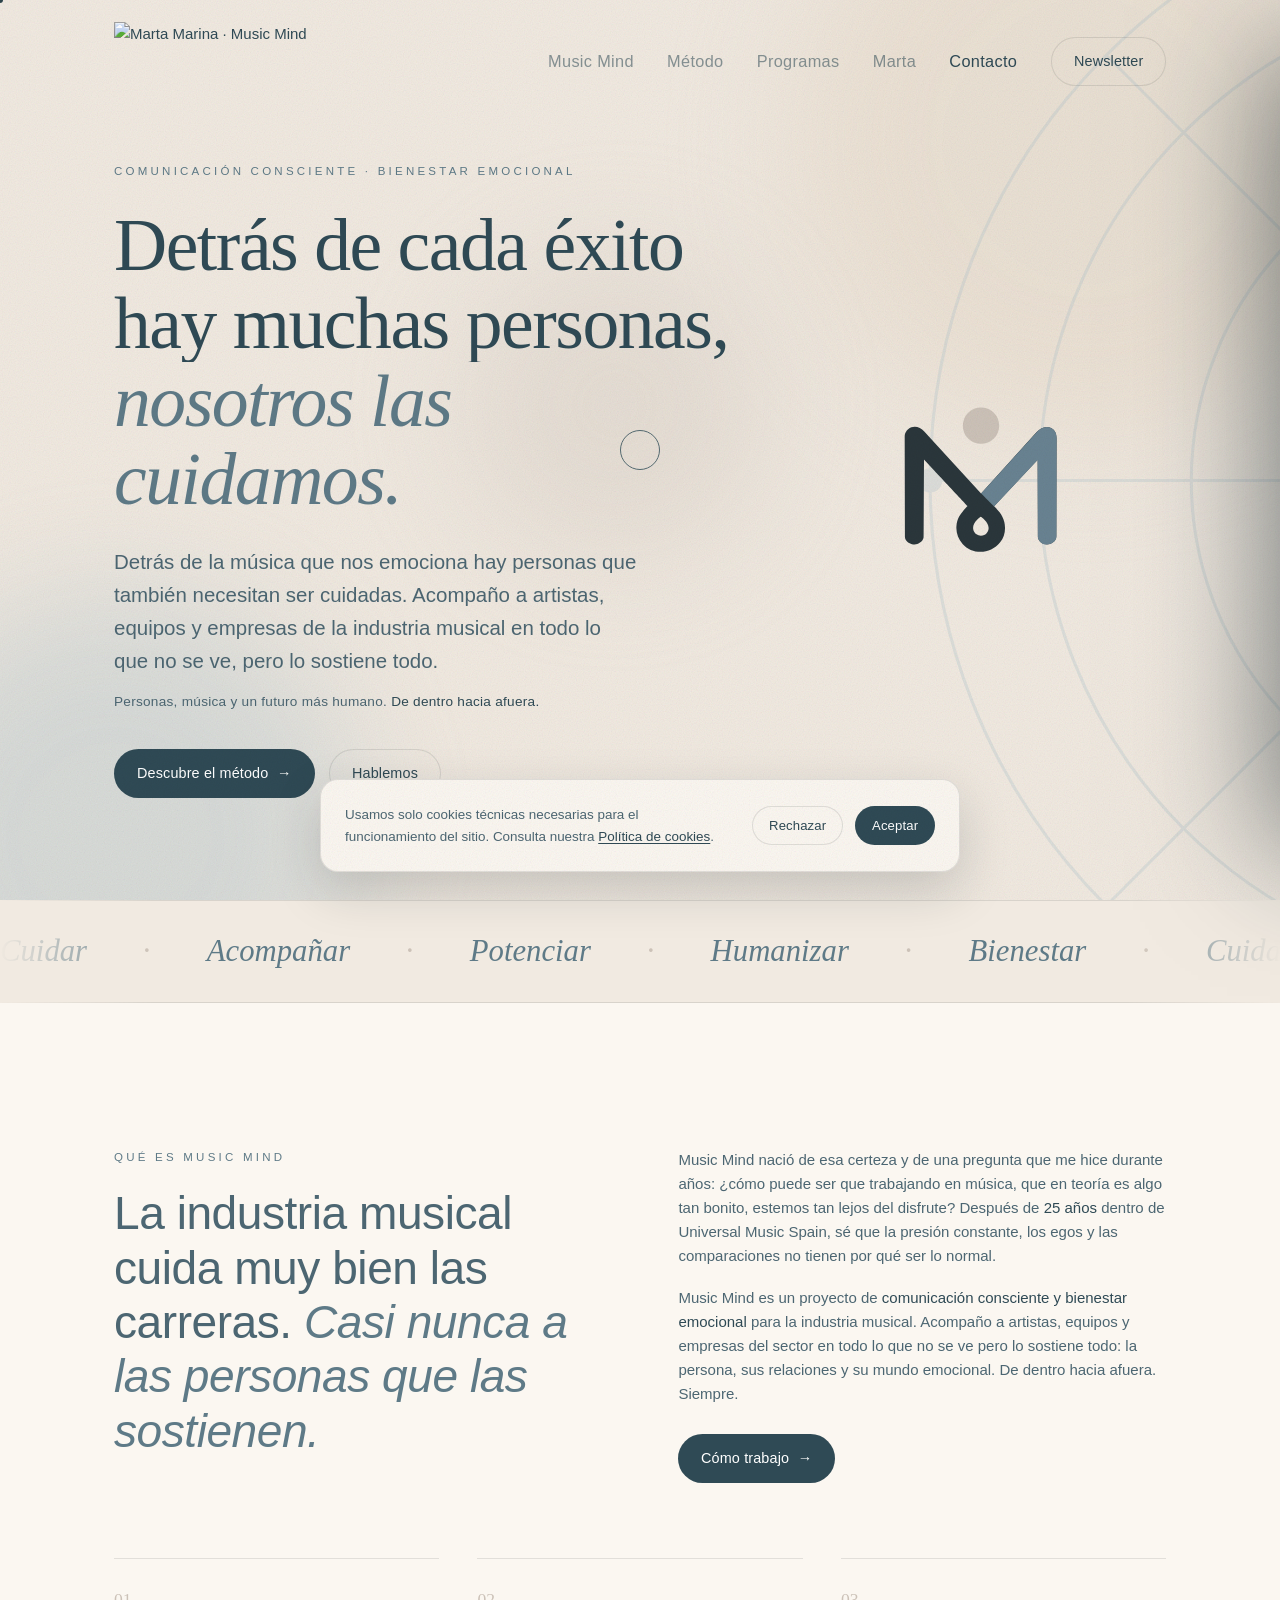
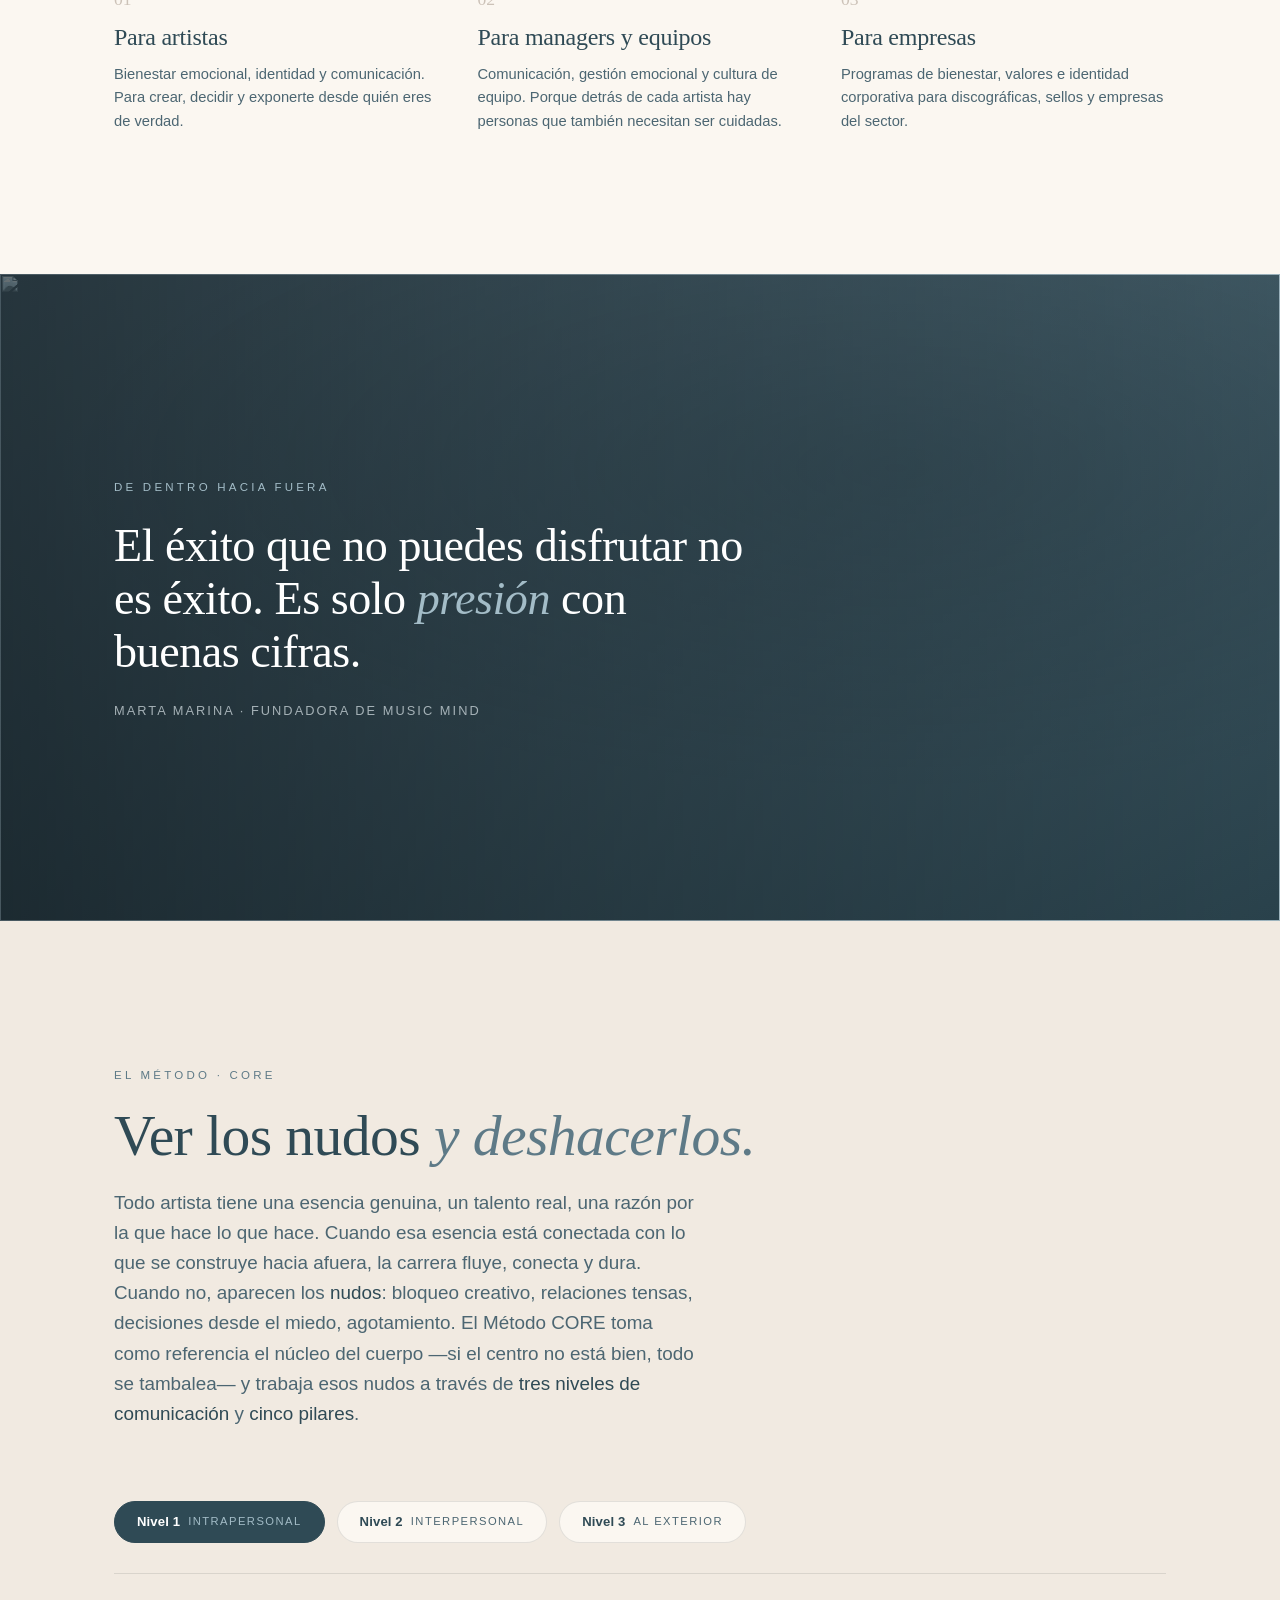
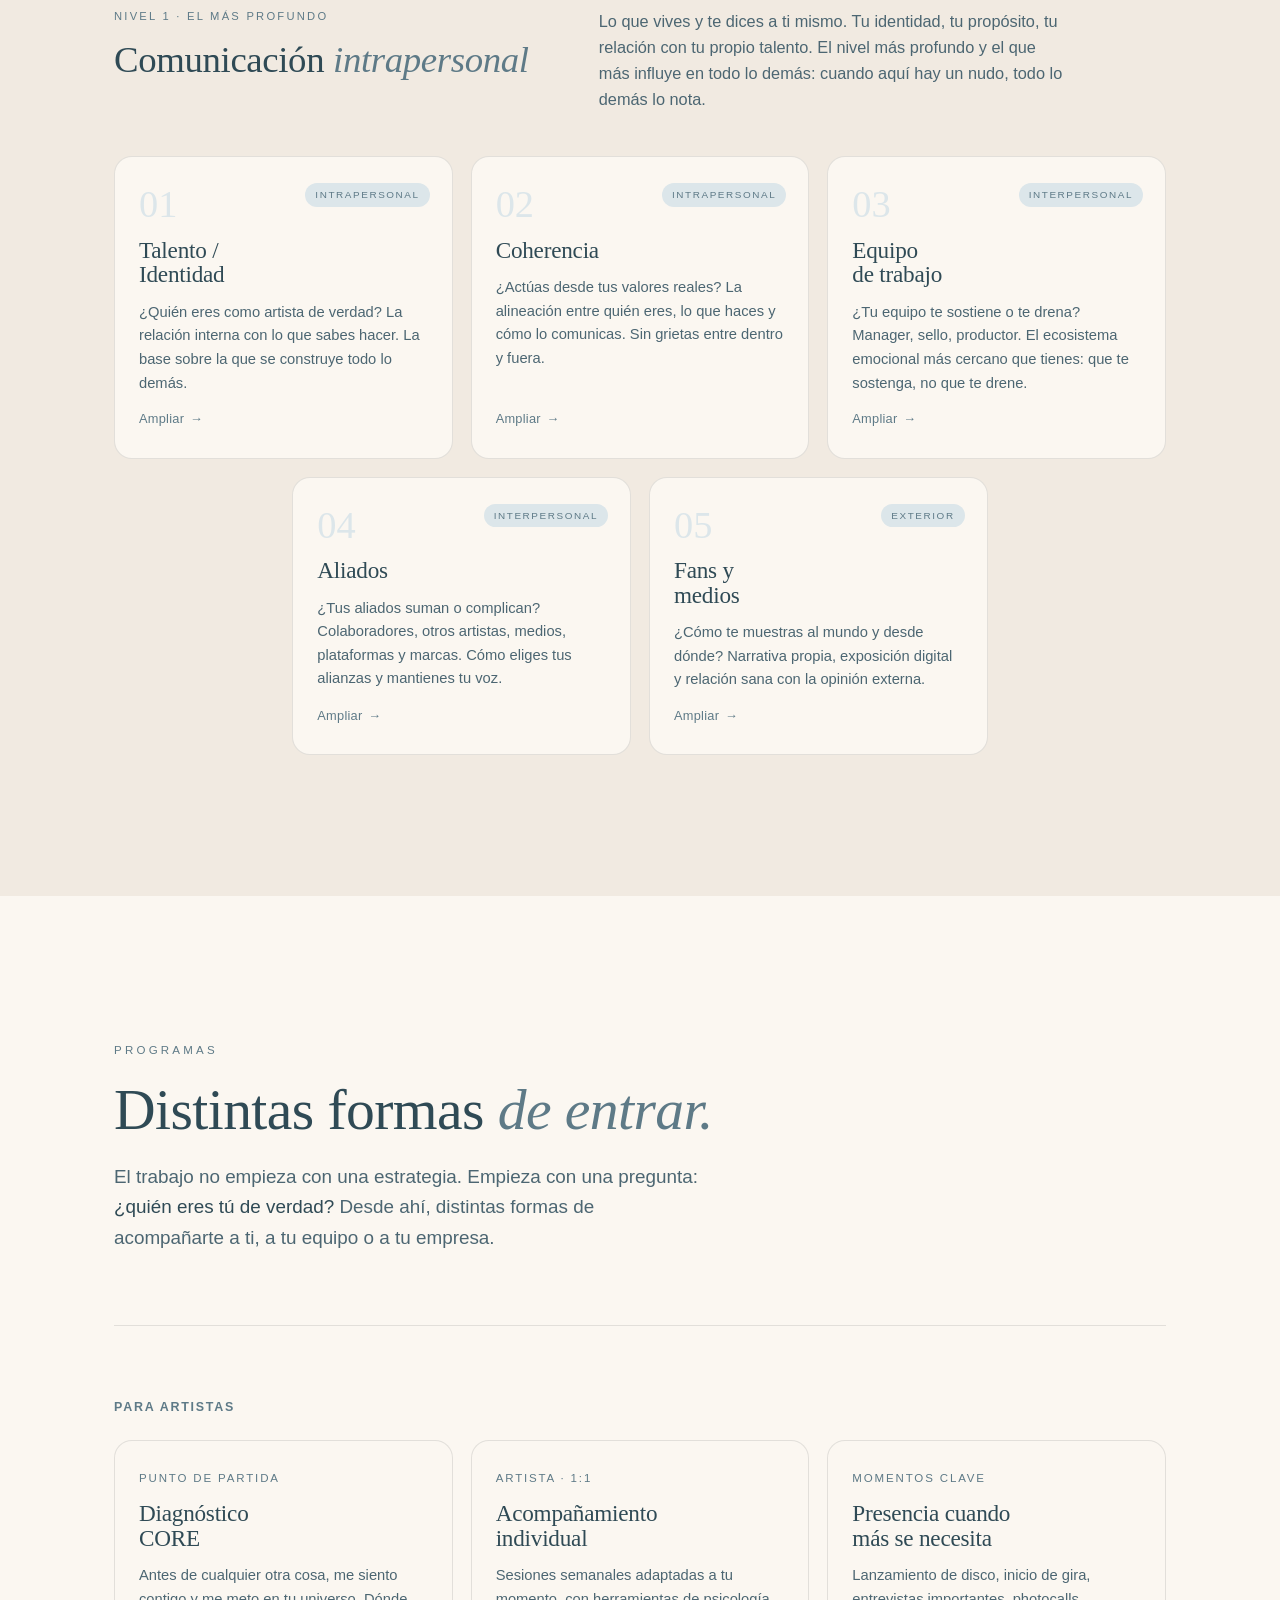
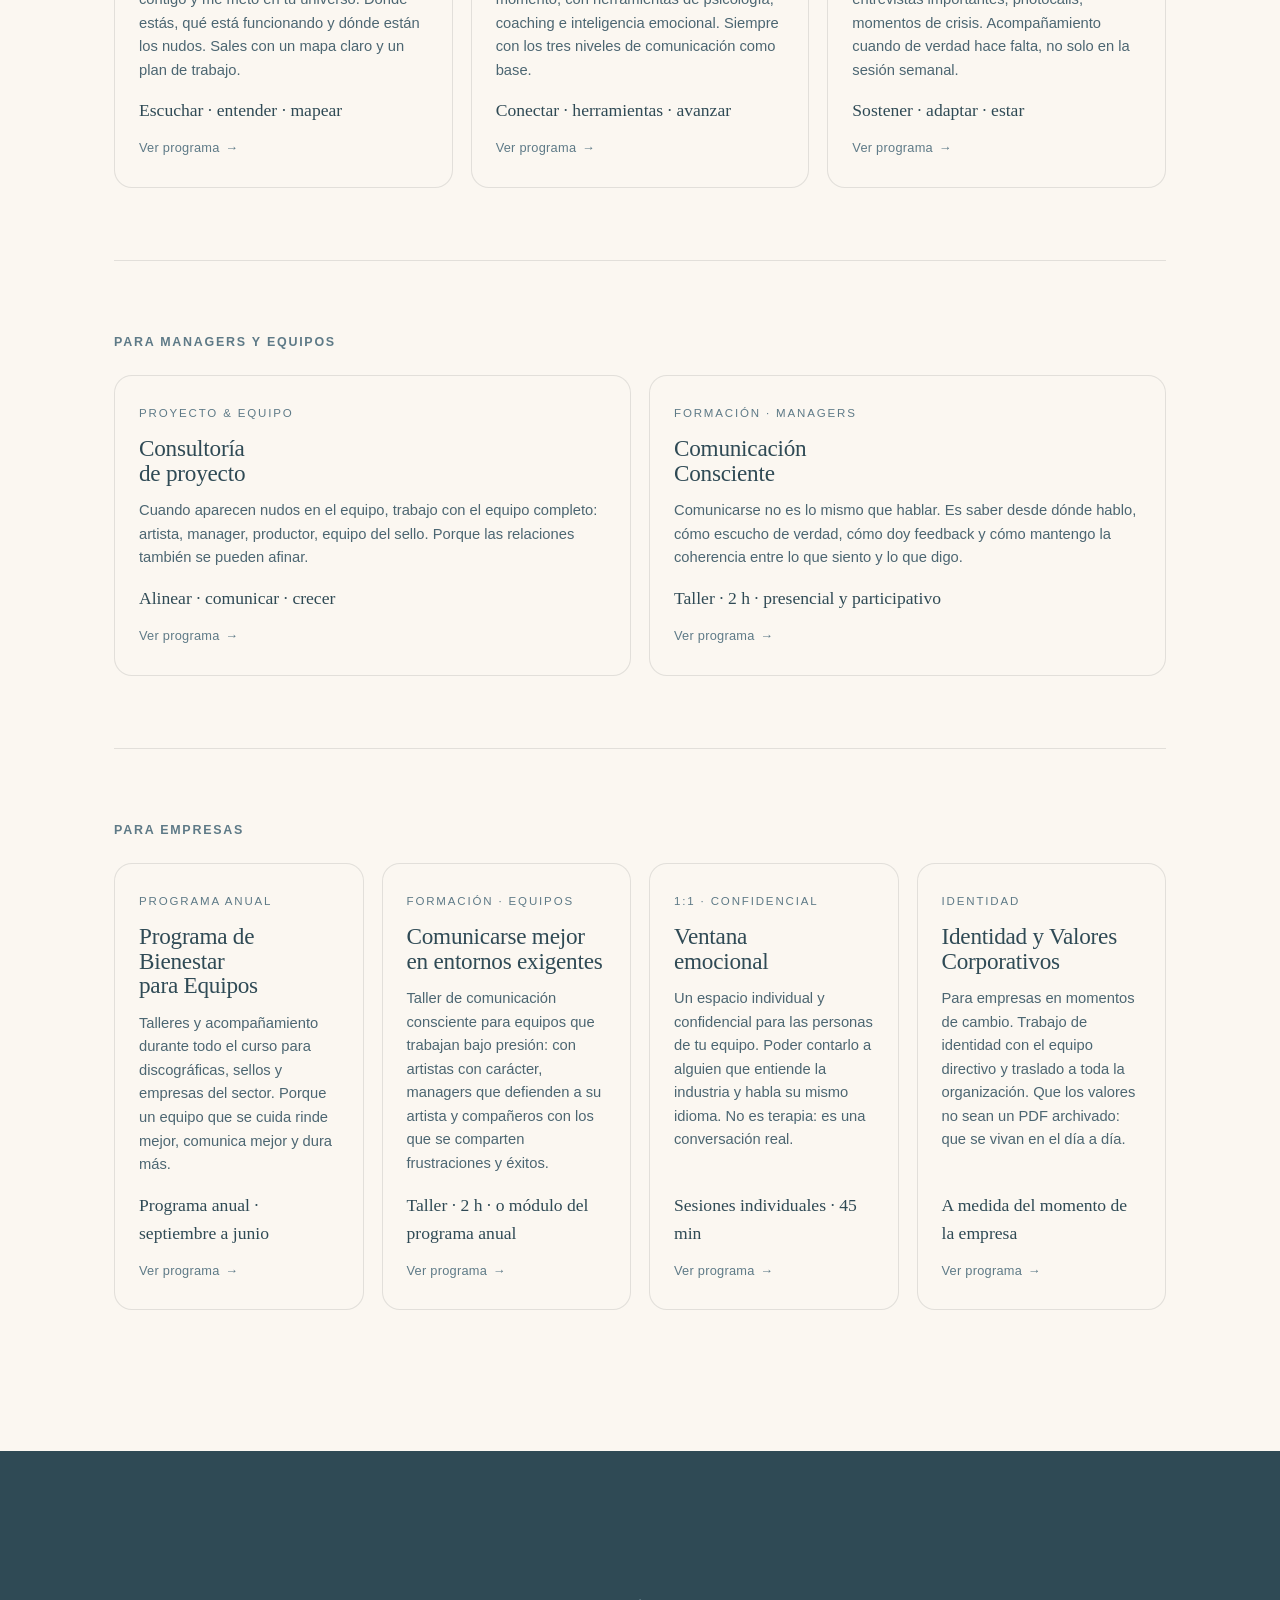
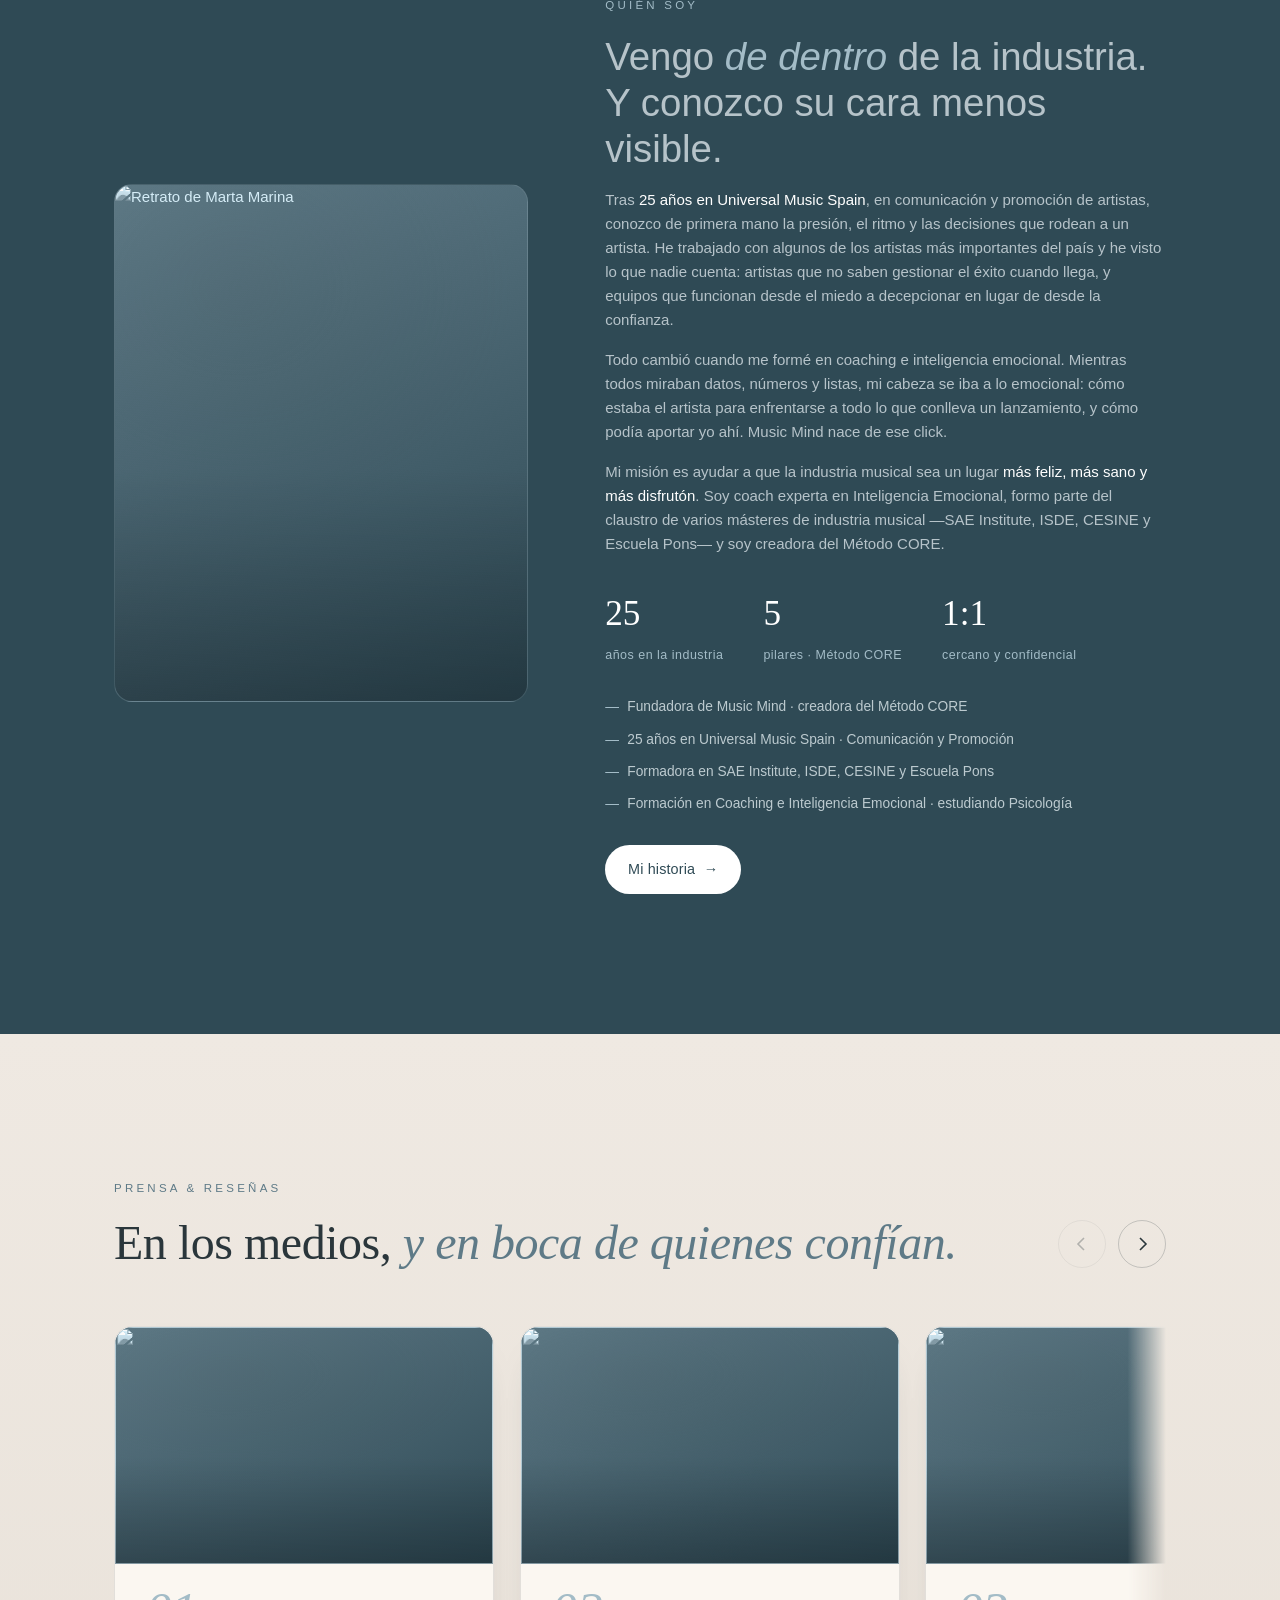
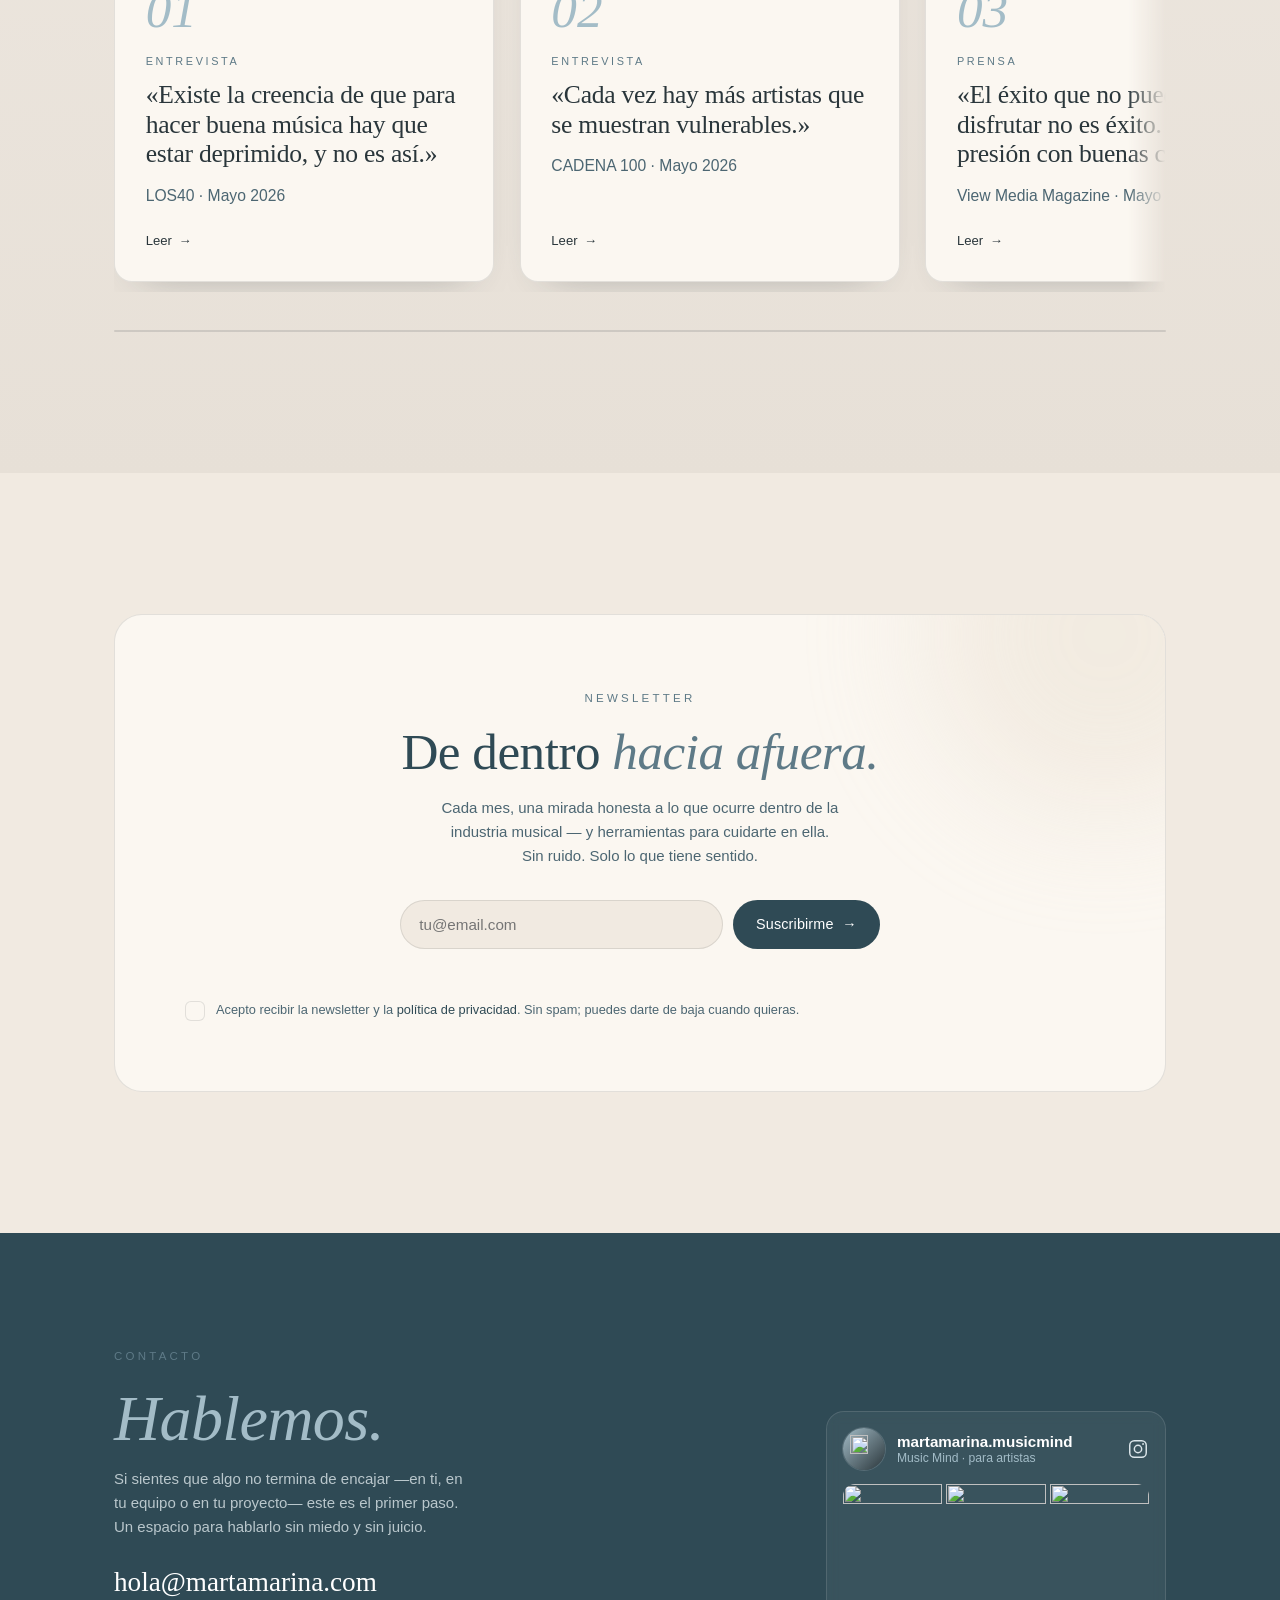
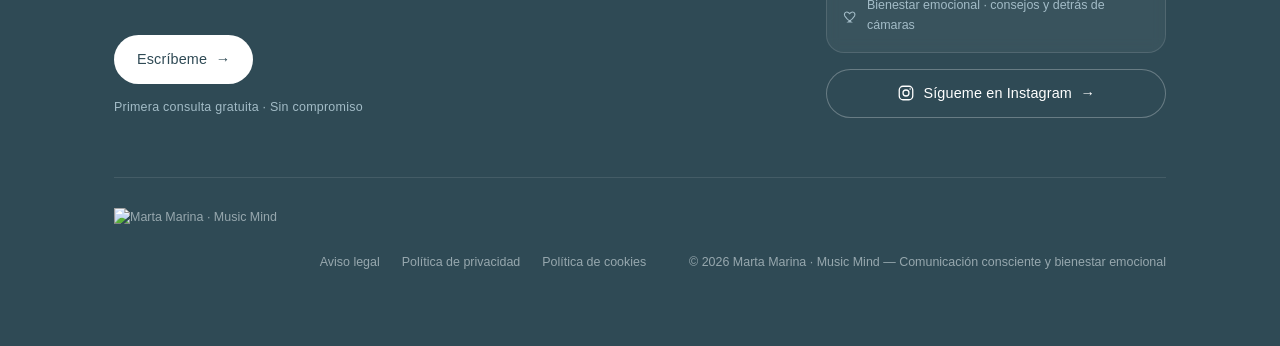
==== commit 6f356a95: "Reduce hero headline size to fit cleanly in three lines Co-Authored-By: Claude Sonnet 5 <noreply@ant" ====
--- a/index.html
+++ b/index.html
@@ -29,7 +29,7 @@
 <link rel="preconnect" href="https://fonts.gstatic.com" crossorigin>
 <link href="https://fonts.googleapis.com/css2?family=Inter:wght@400;500&display=swap" rel="stylesheet">
 <link rel="icon" type="image/png" href="assets/logos/LOGO MM-01.png">
-<link rel="stylesheet" href="css/style.css?v=20260716b">
+<link rel="stylesheet" href="css/style.css?v=20260929">
 
 <!-- Structured data -->
 <script type="application/ld+json">
--- a/css/style.css
+++ b/css/style.css
@@ -0,0 +1,1296 @@
+/* =========================================================
+   Marta Marina — MusicMind
+   One-pager · Soft Blue palette
+   ========================================================= */
+
+/* ---------- Fonts ----------
+   Cormorant (SIL Open Font License) — self-hosted WOFF2 variable, subconjunto latin.
+   Serif display de trazo muy fino y alto contraste, en la línea refinada y
+   elegante de Canela, con licencia libre para uso comercial.
+   Fichero variable: un solo woff2 por estilo cubre el eje de peso 300–700. */
+@font-face {
+  font-family: 'Cormorant';
+  src: url('../assets/fonts/cormorant-latin.woff2') format('woff2');
+  font-weight: 300 700; font-style: normal; font-display: swap;
+}
+@font-face {
+  font-family: 'Cormorant';
+  src: url('../assets/fonts/cormorant-latin-italic.woff2') format('woff2');
+  font-weight: 300 700; font-style: italic; font-display: swap;
+}
+
+/* ---------- Tokens ---------- */
+:root {
+  --pure-light: #F5F7F8;
+  --pale-sky:   #DCE6EA;
+  --dusty-blue: #A3BCC7;
+  --steel-blue: #5E7A87;   /* acento (eyebrows, itálicas, iconos) — AA en texto grande */
+  --deep-ocean: #2F4A55;
+  --sand:       #CCC2B8;
+  --ink-dark:   #2A363B;
+
+  /* Warm neutral base (como los slides editoriales) + azul de acento */
+  --bg:      #F1EAE1;
+  --surface: #FBF7F1;
+  --ink:     var(--deep-ocean);
+  --muted:   #4C6672;      /* texto de cuerpo — contraste AA (≈4.8:1 sobre --bg) */
+  --line:    rgba(58, 61, 64, 0.13);
+
+  --serif: 'Cormorant', Georgia, 'Times New Roman', serif;
+  --sans:  'Helvetica Neue', 'Inter', Helvetica, Arial, sans-serif;
+
+  --maxw: 1180px;
+  --pad: clamp(20px, 5vw, 64px);
+  --radius: 18px;
+  --ease: cubic-bezier(0.22, 1, 0.36, 1);
+  --slow: cubic-bezier(0.16, 1, 0.3, 1);
+}
+
+/* ---------- Reset ---------- */
+*, *::before, *::after { box-sizing: border-box; margin: 0; padding: 0; }
+html { scroll-behavior: smooth; -webkit-text-size-adjust: 100%; }
+@media (prefers-reduced-motion: reduce) { html { scroll-behavior: auto; } }
+
+body {
+  font-family: var(--sans);
+  background: var(--bg);
+  color: var(--ink);
+  line-height: 1.6;
+  font-size: clamp(15px, 1.05vw, 17px);
+  -webkit-font-smoothing: antialiased;
+  text-rendering: optimizeLegibility;
+  overflow-x: hidden;
+}
+body.no-scroll { overflow: hidden; }
+
+img, svg { display: block; max-width: 100%; }
+a { color: inherit; text-decoration: none; }
+button { font: inherit; color: inherit; cursor: pointer; border: none; background: none; }
+::selection { background: var(--steel-blue); color: #fff; }
+
+/* ---------- Typography ---------- */
+h1, h2, h3, h4 { font-family: var(--serif); font-weight: 300; line-height: 1.06; letter-spacing: -0.01em; font-optical-sizing: auto; }
+.serif-italic { font-style: italic; }
+
+.eyebrow {
+  font-family: var(--sans);
+  font-size: 0.72rem;
+  text-transform: uppercase;
+  letter-spacing: 0.28em;
+  font-weight: 500;
+  color: var(--steel-blue);
+}
+
+.lead { font-size: clamp(1.05rem, 1.6vw, 1.3rem); color: var(--muted); max-width: 52ch; }
+
+/* ---------- Small utilities (replace inline styles) ---------- */
+.eyebrow--spaced { display: inline-block; margin-bottom: 20px; }
+.hl { color: var(--ink); font-weight: 500; }
+.dark .hl { color: #fff; }
+.mt-18 { margin-top: 18px; }
+.mt-28 { margin-top: 28px; }
+.dim { opacity: .4; }
+
+/* ---------- Layout ---------- */
+.wrap { max-width: var(--maxw); margin-inline: auto; padding-inline: var(--pad); }
+section { position: relative; }
+.section-pad { padding-block: clamp(72px, 11vw, 150px); }
+
+/* ---------- Buttons ---------- */
+.btn {
+  --bc: var(--deep-ocean);       /* base colour */
+  --fill: var(--steel-blue);     /* hover fill that rises from the bottom */
+  display: inline-flex; align-items: center; gap: 0.6em;
+  padding: 0.9em 1.6em;
+  border-radius: 100px;
+  font-size: 0.9rem; font-weight: 500; letter-spacing: 0.01em;
+  color: #fff;
+  /* fill is a background-image (paints BELOW the text) instead of an overlay on top of it */
+  background-color: var(--bc);
+  background-image: linear-gradient(var(--fill), var(--fill));
+  background-repeat: no-repeat;
+  background-position: 50% 100%;
+  background-size: 100% 0%;
+  position: relative; overflow: hidden;
+  transition: transform .5s var(--ease), background-size .5s var(--ease), color .4s var(--ease);
+  will-change: transform;
+}
+.btn:hover { background-size: 100% 100%; }
+.btn .arrow { transition: transform .4s var(--ease); }
+.btn:hover .arrow { transform: translateX(4px); }
+
+.btn--ghost {
+  --bc: transparent; --fill: var(--deep-ocean);
+  color: var(--ink);
+  box-shadow: inset 0 0 0 1px var(--line);
+}
+.btn--ghost:hover { color: #fff; }
+
+.btn--light { --bc: #fff; --fill: var(--pale-sky); color: var(--deep-ocean); }
+.btn--light:hover { color: var(--deep-ocean); }
+
+.link-underline {
+  position: relative; display: inline-block; font-weight: 500;
+  background-image: linear-gradient(currentColor, currentColor);
+  background-size: 0% 1px; background-repeat: no-repeat;
+  background-position: 0 100%;
+  transition: background-size .45s var(--ease);
+  padding-bottom: 2px;
+}
+.link-underline:hover { background-size: 100% 1px; }
+
+/* =========================================================
+   HEADER / NAV
+   ========================================================= */
+.header {
+  position: fixed; top: 0; left: 0; right: 0; z-index: 50;
+  transition: transform .5s var(--ease), background .4s var(--ease), backdrop-filter .4s var(--ease), box-shadow .4s var(--ease);
+}
+.header.scrolled {
+  background: rgba(241, 234, 225, 0.75);
+  backdrop-filter: saturate(150%) blur(14px);
+  -webkit-backdrop-filter: saturate(150%) blur(14px);
+  box-shadow: 0 1px 0 var(--line);
+}
+.header.hidden { transform: translateY(-110%); }
+/* While the mobile menu is open the header must NOT create a containing block for
+   its fixed .nav__links overlay — otherwise the menu is sized/positioned against the
+   header box (~84px tall) instead of the viewport and the page bleeds through.
+   transform (hide-on-scroll) AND backdrop-filter (scrolled state) both trigger this,
+   so neutralise both; kill the transition to avoid a transient broken frame. */
+body.menu-open .header {
+  transform: none !important;
+  -webkit-backdrop-filter: none !important;
+  backdrop-filter: none !important;
+  transition: none !important;
+}
+.nav {
+  max-width: var(--maxw); margin-inline: auto;
+  padding: clamp(14px, 2vw, 22px) var(--pad);
+  display: flex; align-items: center; justify-content: space-between; gap: 24px;
+}
+.nav__brand { display: flex; align-items: center; gap: 12px; }
+.nav__logo { width: auto; height: clamp(56px, 6.5vw, 78px); transition: opacity .3s; }
+.nav__brand:hover .nav__logo { opacity: .78; }
+
+.nav__links { display: flex; align-items: center; gap: clamp(20px, 2.6vw, 42px); }
+.nav__links a, .nav__links button {
+  font-size: .9rem; color: var(--ink); position: relative;
+}
+.nav__links .navlink {
+  font-size: 1.02rem; font-weight: 300; letter-spacing: .02em;
+}
+.nav__social { display: none; }
+.nav__links .navlink::after {
+  content: ''; position: absolute; left: 0; bottom: -4px; height: 1px; width: 100%;
+  background: currentColor; transform: scaleX(0); transform-origin: right;
+  transition: transform .4s var(--ease);
+}
+.nav__links .navlink:hover::after { transform: scaleX(1); transform-origin: left; }
+
+.nav__toggle { display: none; width: 30px; height: 18px; position: relative; }
+.nav__toggle span { position: absolute; left: 0; height: 1.6px; width: 100%; background: var(--ink); transition: .35s var(--ease); }
+.nav__toggle span:nth-child(1) { top: 0; }
+.nav__toggle span:nth-child(2) { top: 8px; }
+.nav__toggle span:nth-child(3) { top: 16px; }
+body.menu-open .nav__toggle span:nth-child(1) { top: 8px; transform: rotate(45deg); }
+body.menu-open .nav__toggle span:nth-child(2) { opacity: 0; }
+body.menu-open .nav__toggle span:nth-child(3) { top: 8px; transform: rotate(-45deg); }
+
+@media (max-width: 860px) {
+  .nav__toggle { display: block; z-index: 60; }
+  .nav__links {
+    position: fixed; inset: 0; z-index: 55;
+    flex-direction: column; justify-content: center; gap: 30px;
+    background: var(--bg);
+    clip-path: circle(0% at calc(100% - 40px) 40px);
+    transition: clip-path .6s var(--slow);
+    pointer-events: none;
+  }
+  body.menu-open .nav__links { clip-path: circle(150% at calc(100% - 40px) 40px); pointer-events: auto; }
+  .nav__links a, .nav__links button { font-size: 1.6rem; font-family: var(--serif); font-weight: 300; }
+  .nav__links .navlink { font-size: 1.9rem; }
+  .nav__links .btn { font-family: var(--sans); font-size: 1rem; }
+  .nav__social { display: flex; gap: 26px; margin-top: 14px; }
+  .nav__social a { color: var(--steel-blue); transition: color .3s var(--ease), transform .3s var(--ease); }
+  .nav__social a:hover { color: var(--deep-ocean); transform: translateY(-3px); }
+  .nav__social svg { width: 26px; height: 26px; }
+}
+
+/* =========================================================
+   HERO
+   ========================================================= */
+.hero {
+  min-height: 100svh; display: flex; align-items: center;
+  position: relative; overflow: hidden;
+  padding-top: 120px; padding-bottom: 60px;
+}
+.hero__bg {
+  position: absolute; inset: 0; z-index: 0; pointer-events: none;
+}
+/* soft gradient blobs */
+.blob { position: absolute; border-radius: 50%; filter: blur(60px); opacity: .55; will-change: transform; }
+.blob--1 { width: 46vw; height: 46vw; background: #E7DBCB; top: -12vw; right: -8vw; opacity: .6; }
+.blob--2 { width: 38vw; height: 38vw; background: var(--dusty-blue); bottom: -14vw; left: -10vw; opacity: .32; }
+.blob--3 { width: 24vw; height: 24vw; background: var(--sand); top: 28%; left: 36%; opacity: .3; }
+
+.hero .wrap { position: relative; z-index: 2; display: grid; grid-template-columns: 1.25fr 0.75fr; gap: clamp(24px, 5vw, 70px); align-items: center; }
+
+.hero__eyebrow { margin-bottom: 26px; }
+.hero h1 {
+  font-size: clamp(2.4rem, 5.8vw, 4.6rem);
+  letter-spacing: -0.02em; margin-bottom: 28px;
+}
+.hero h1 .ln { display: block; overflow: hidden; }
+.hero h1 .ln > span { display: block; }
+.hero h1 em { font-style: italic; color: var(--steel-blue); }
+.hero__sub { max-width: 46ch; margin-bottom: 14px; }
+.hero__note { font-size: .85rem; color: var(--muted); letter-spacing: .02em; margin-bottom: 36px; }
+.hero__note b { color: var(--deep-ocean); font-weight: 500; }
+.hero__cta { display: flex; flex-wrap: wrap; gap: 14px; }
+
+.hero__symbol { display: flex; justify-content: center; }
+.hero__symbol svg { width: min(320px, 70%); height: auto; }
+
+/* hero symbol entrance */
+.sym-dot { transform-origin: center; }
+.sym-left, .sym-right { transform-origin: 50% 100%; }
+
+.scroll-cue {
+  position: absolute; bottom: 26px; left: 50%; transform: translateX(-50%);
+  z-index: 3; display: flex; flex-direction: column; align-items: center; gap: 8px;
+  font-size: .65rem; letter-spacing: .25em; text-transform: uppercase; color: var(--muted);
+}
+.scroll-cue .line { width: 1px; height: 46px; background: linear-gradient(var(--steel-blue), transparent); position: relative; overflow: hidden; }
+.scroll-cue .line::after { content:''; position:absolute; top:-50%; left:0; width:100%; height:50%; background: var(--deep-ocean); animation: cue 2.2s var(--ease) infinite; }
+@keyframes cue { 0%{top:-50%} 60%,100%{top:100%} }
+
+@media (max-width: 820px) {
+  .hero .wrap { grid-template-columns: 1fr; }
+  .hero__symbol { order: -1; margin-bottom: 8px; }
+  .hero__symbol svg { width: 150px; }
+  .scroll-cue { display: none; }
+}
+
+/* =========================================================
+   MARQUEE
+   ========================================================= */
+.marquee {
+  border-block: 1px solid var(--line);
+  padding-block: 26px; overflow: hidden; white-space: nowrap;
+  -webkit-mask-image: linear-gradient(90deg, transparent, #000 12%, #000 88%, transparent);
+          mask-image: linear-gradient(90deg, transparent, #000 12%, #000 88%, transparent);
+}
+.marquee__track { display: inline-flex; gap: 56px; animation: scrollx 32s linear infinite; }
+.marquee:hover .marquee__track { animation-play-state: paused; }
+.marquee span { font-family: var(--serif); font-style: italic; font-size: clamp(1.2rem, 2.4vw, 2rem); color: var(--steel-blue); display:inline-flex; align-items:center; gap:56px; }
+.marquee span::after { content:'·'; color: var(--sand); font-style: normal; }
+@keyframes scrollx { to { transform: translateX(-50%); } }
+
+/* =========================================================
+   GENERIC SECTION HEADERS
+   ========================================================= */
+.sec-head { max-width: 720px; margin-bottom: clamp(40px, 6vw, 72px); }
+.sec-head .eyebrow { display: inline-block; margin-bottom: 20px; }
+.sec-head h2 { font-size: clamp(2rem, 4.6vw, 3.6rem); margin-bottom: 22px; }
+.sec-head h2 em { font-style: italic; color: var(--steel-blue); }
+.sec-head p { color: var(--muted); font-size: clamp(1rem, 1.5vw, 1.18rem); max-width: 56ch; }
+
+/* =========================================================
+   MUSICMIND — split intro
+   ========================================================= */
+.intro { background: var(--surface); }
+.intro__grid { display: grid; grid-template-columns: 1fr 1fr; gap: clamp(30px, 6vw, 90px); align-items: center; }
+.intro__big { font-size: clamp(1.8rem, 3.6vw, 3rem); font-weight: 300; line-height: 1.18; letter-spacing: -0.01em; }
+.intro__big em { font-style: italic; color: var(--steel-blue); }
+.intro__col p { color: var(--muted); margin-bottom: 18px; }
+.intro__col p:last-of-type { margin-bottom: 28px; }
+@media (max-width: 820px){ .intro__grid { grid-template-columns: 1fr; } }
+
+/* =========================================================
+   CARDS (pillars / programs)
+   ========================================================= */
+.cards { display: grid; gap: 18px; }
+.cards--5 { grid-template-columns: repeat(6, 1fr); }
+.cards--4 { grid-template-columns: repeat(4, 1fr); }
+.cards--3 { grid-template-columns: repeat(3, 1fr); }
+.cards--2 { grid-template-columns: repeat(2, 1fr); }
+
+/* nivel tag on pillar cards */
+.card__level {
+  position: absolute; top: 26px; right: 22px;
+  font-size: .62rem; letter-spacing: .16em; text-transform: uppercase; font-weight: 500;
+  color: var(--steel-blue); background: var(--pale-sky);
+  padding: 4px 10px; border-radius: 100px;
+}
+
+.card {
+  position: relative; text-align: left;
+  background: var(--surface); border: 1px solid var(--line);
+  border-radius: var(--radius); padding: 28px 24px;
+  display: flex; flex-direction: column; gap: 14px; min-height: 230px;
+  transition: transform .5s var(--ease), box-shadow .5s var(--ease), border-color .5s var(--ease), background .5s var(--ease);
+  overflow: hidden; cursor: pointer;
+}
+.card::before {
+  content: ''; position: absolute; left: 0; top: 0; height: 100%; width: 3px;
+  background: var(--steel-blue); transform: scaleY(0); transform-origin: bottom;
+  transition: transform .5s var(--ease);
+}
+.card:hover { transform: translateY(-6px); box-shadow: 0 24px 50px -28px rgba(47,74,85,.45); border-color: transparent; }
+.card:hover::before { transform: scaleY(1); }
+.card__num { font-family: var(--serif); font-size: 1rem; color: var(--sand); font-weight: 400; }
+.card__index { font-family: var(--serif); font-size: 2.4rem; line-height: 1; color: var(--pale-sky); transition: color .5s var(--ease); }
+.card:hover .card__index { color: var(--dusty-blue); }
+.card h3 { font-size: 1.45rem; }
+.card p { font-size: .92rem; color: var(--muted); flex: 1; }
+.card__more { font-size: .8rem; font-weight: 500; color: var(--steel-blue); letter-spacing: .02em; display: inline-flex; align-items: center; gap: 6px; }
+.card__more .arrow { transition: transform .4s var(--ease); }
+.card:hover .card__more .arrow { transform: translateX(4px); }
+
+.cards--5 .card { grid-column: span 2; }
+.cards--5 .card:nth-child(4) { grid-column: 2 / span 2; }
+.cards--5 .card:nth-child(5) { grid-column: 4 / span 2; }
+
+@media (max-width: 980px) { .cards--4 { grid-template-columns: repeat(2, 1fr); } }
+@media (max-width: 900px) {
+  .cards--3 { grid-template-columns: 1fr; }
+  .cards--5 { grid-template-columns: 1fr 1fr; }
+  .cards--5 .card,
+  .cards--5 .card:nth-child(4),
+  .cards--5 .card:nth-child(5) { grid-column: auto; }
+}
+@media (max-width: 540px) { .cards--5, .cards--4, .cards--2 { grid-template-columns: 1fr; } }
+
+/* audiences (MusicMind) — 3-col editorial block */
+.audiences {
+  display: grid; grid-template-columns: repeat(3, 1fr);
+  gap: clamp(20px, 3vw, 40px); margin-top: clamp(44px, 6vw, 72px);
+}
+.aud { position: relative; padding-top: 26px; border-top: 1px solid var(--line); }
+.aud__k { font-family: var(--serif); font-size: 1.1rem; color: var(--sand); display: block; margin-bottom: 12px; }
+.aud h3 { font-size: 1.5rem; margin-bottom: 12px; }
+.aud p { font-size: .92rem; color: var(--muted); }
+.aud::before {
+  content: ''; position: absolute; top: -1px; left: 0; width: 46px; height: 2px;
+  background: var(--steel-blue); transform: scaleX(0); transform-origin: left;
+  transition: transform .6s var(--ease);
+}
+.aud:hover::before { transform: scaleX(1); }
+@media (max-width: 760px) { .audiences { grid-template-columns: 1fr; gap: 26px; } }
+
+/* levels — interactive pills (3 niveles de comunicación) */
+.levels { margin-top: clamp(40px, 5vw, 64px); }
+.levels__pills { display: flex; flex-wrap: wrap; gap: 12px; margin-bottom: 30px; }
+.lvpill {
+  display: inline-flex; align-items: center; gap: 8px; white-space: nowrap; line-height: 1.2;
+  padding: 12px 22px; border-radius: 100px;
+  border: 1px solid var(--line); background: var(--surface); color: var(--ink);
+  transition: background .4s var(--ease), color .4s var(--ease), border-color .4s var(--ease);
+}
+.lvpill b { font-weight: 600; font-size: .82rem; letter-spacing: .01em; }
+.lvpill span { font-size: .7rem; letter-spacing: .13em; text-transform: uppercase; color: var(--muted); transition: color .4s var(--ease); }
+.lvpill:hover { border-color: var(--steel-blue); }
+.lvpill:focus-visible { outline: 2px solid var(--steel-blue); outline-offset: 2px; }
+.lvpill.is-on { background: var(--deep-ocean); border-color: var(--deep-ocean); color: #fff; }
+.lvpill.is-on span { color: var(--dusty-blue); }
+
+.levels__stage { position: relative; }
+.lvpanel {
+  border-top: 1px solid var(--line); padding-top: 34px; padding-bottom: 44px;
+  display: flex; align-items: flex-start; gap: clamp(20px, 5vw, 64px);
+}
+.lvpanel[hidden] { display: none; }
+.lvpanel__head { flex: 0 0 40%; max-width: 40%; }
+.lvpanel__k { display: block; font-size: .7rem; letter-spacing: .2em; text-transform: uppercase; color: var(--steel-blue); margin-bottom: 14px; }
+.lvpanel h3 { font-size: clamp(1.6rem, 3vw, 2.3rem); }
+.lvpanel h3 em { font-style: italic; color: var(--steel-blue); }
+.lvpanel p { flex: 1 1 auto; margin: 0; color: var(--muted); font-size: 1.02rem; max-width: 52ch; }
+/* entrance */
+.lvpanel.is-on { animation: lvin .55s var(--ease); }
+@keyframes lvin { from { opacity: 0; transform: translateY(14px); } to { opacity: 1; transform: none; } }
+@media (max-width: 700px) {
+  .lvpanel { flex-direction: column; gap: 12px; }
+  .lvpanel__head { flex: 1 1 auto; max-width: none; }
+  .lvpill { flex: 1 1 auto; justify-content: center; }
+}
+@media (prefers-reduced-motion: reduce) { .lvpanel.is-on { animation: none; } }
+
+/* Programs cards variant */
+.prog { background: var(--surface); }
+.prog .card { background: var(--surface); min-height: 260px; }
+.prog .card__tag { font-size: .72rem; letter-spacing: .16em; text-transform: uppercase; color: var(--steel-blue); }
+.prog .card__price { font-family: var(--serif); font-size: 1.1rem; color: var(--deep-ocean); margin-top: auto; }
+
+/* Programs — 3 blocks (artistas / managers y equipos / empresas) */
+.prog__block-label {
+  display: block; font-size: .78rem; letter-spacing: .14em; text-transform: uppercase;
+  font-weight: 600; color: var(--steel-blue); margin-bottom: 22px;
+}
+.prog__block:not(:first-child) {
+  margin-top: clamp(46px, 6vw, 72px);
+  padding-top: clamp(46px, 6vw, 72px);
+  border-top: 1px solid var(--line);
+}
+
+/* =========================================================
+   DARK SECTION (Marta)
+   ========================================================= */
+.dark { background: var(--deep-ocean); color: var(--pale-sky); }
+.dark .eyebrow { color: var(--dusty-blue); }
+.dark .sec-head h2, .dark h2, .dark h3 { color: #fff; }
+.marta__grid { display: grid; grid-template-columns: 0.85fr 1.15fr; gap: clamp(30px, 6vw, 80px); align-items: center; }
+.marta__portrait {
+  aspect-ratio: 4/5; border-radius: var(--radius); position: relative; overflow: hidden;
+  background: linear-gradient(160deg, var(--steel-blue), var(--deep-ocean));
+  display: flex; align-items: center; justify-content: center;
+  border: 1px solid rgba(255,255,255,.08);
+}
+.marta__portrait img { width: 100%; height: 100%; }
+.marta__big { font-size: clamp(1.6rem, 3vw, 2.5rem); font-weight: 300; line-height: 1.2; color:#fff; margin-bottom: 24px; }
+.marta__big em { font-style: italic; color: var(--dusty-blue); }
+.marta__col p { color: rgba(220,230,234,.78); margin-bottom: 16px; }
+.marta__stats { display: flex; gap: 40px; margin: 30px 0; flex-wrap: wrap; }
+.marta__stats .st b { font-family: var(--serif); font-size: 2.2rem; font-weight: 300; color: #fff; display: block; }
+.marta__stats .st span { font-size: .78rem; color: var(--dusty-blue); letter-spacing: .04em; }
+.marta__creds { list-style: none; margin: 4px 0 30px; display: grid; gap: 10px; }
+.marta__creds li { position: relative; padding-left: 22px; font-size: .86rem; color: rgba(220,230,234,.82); }
+.marta__creds li::before { content: '—'; position: absolute; left: 0; color: var(--dusty-blue); }
+@media (max-width: 820px){ .marta__grid { grid-template-columns: 1fr; } .marta__portrait{ max-width: 380px; } }
+
+/* =========================================================
+   MEDIA · duotono universal
+   Cualquier <img> dentro de .media se pasa a escala de grises
+   y se tiñe con la paleta (steel/ocean) mediante mix-blend-mode.
+   → Suelta una foto real (jpg/png/webp) en el src y se armoniza sola.
+   ========================================================= */
+.media {
+  position: relative; overflow: hidden; isolation: isolate;
+  border-radius: var(--radius);
+  background: linear-gradient(155deg, var(--steel-blue), var(--deep-ocean));
+}
+.media img {
+  width: 100%; height: 100%; object-fit: cover; display: block;
+  filter: grayscale(1) contrast(1.03) brightness(1.02);
+  transition: transform 1.2s var(--slow), filter .6s var(--ease);
+}
+/* capa de color: monotono elegante hacia el azul de marca */
+.media::before {
+  content: ''; position: absolute; inset: 0; z-index: 1; pointer-events: none;
+  background: linear-gradient(155deg, var(--steel-blue), var(--deep-ocean));
+  mix-blend-mode: color; opacity: .9;
+}
+/* capa de profundidad: viñeta cálida sutil */
+.media::after {
+  content: ''; position: absolute; inset: 0; z-index: 2; pointer-events: none;
+  background:
+    radial-gradient(120% 80% at 30% 20%, rgba(204,194,184,.16), transparent 60%),
+    linear-gradient(180deg, transparent 55%, rgba(42,54,59,.32));
+  mix-blend-mode: multiply;
+}
+.media:hover img { transform: scale(1.045); }
+/* etiqueta de placeholder — bórrala al poner la foto real */
+.media__note {
+  position: absolute; z-index: 3; left: 0; right: 0; bottom: 14px;
+  text-align: center; font-size: .62rem; letter-spacing: .2em; text-transform: uppercase;
+  color: rgba(245,247,248,.72); pointer-events: none;
+}
+
+/* =========================================================
+   EDITORIAL BAND · imagen a todo ancho con cita
+   ========================================================= */
+.band { position: relative; overflow: hidden; }
+.band__media { position: absolute; inset: 0; border-radius: 0; }
+.band__media::after {
+  background:
+    radial-gradient(120% 90% at 70% 30%, rgba(47,74,85,.15), transparent 55%),
+    linear-gradient(90deg, rgba(42,54,59,.72) 0%, rgba(42,54,59,.4) 55%, rgba(42,54,59,.15) 100%);
+}
+.band .wrap { position: relative; z-index: 3; }
+.band__inner {
+  padding-block: clamp(90px, 16vw, 200px);
+  max-width: 640px;
+}
+.band__inner .eyebrow { color: var(--dusty-blue); display: inline-block; margin-bottom: 22px; }
+.band__quote {
+  font-family: var(--serif); font-weight: 300; color: #fff;
+  font-size: clamp(1.7rem, 3.6vw, 3rem); line-height: 1.16; letter-spacing: -0.01em;
+}
+.band__quote em { font-style: italic; color: var(--dusty-blue); }
+.band__cite { margin-top: 22px; font-size: .8rem; letter-spacing: .16em; text-transform: uppercase; color: rgba(220,230,234,.7); }
+
+/* =========================================================
+   NEWSLETTER
+   ========================================================= */
+.news { position: relative; overflow: hidden; }
+.news__card {
+  background: var(--surface); border: 1px solid var(--line); border-radius: 28px;
+  padding: clamp(34px, 6vw, 70px); text-align: center;
+  position: relative; overflow: hidden;
+}
+.news__card .blob--1 { position:absolute; width: 360px; height: 360px; top: -160px; right: -120px; opacity:.4; }
+.news__card .eyebrow { display: inline-block; margin-bottom: 18px; position: relative; }
+.news h2 { font-size: clamp(1.9rem, 4vw, 3.2rem); margin-bottom: 16px; position: relative; }
+.news h2 em { font-style: italic; color: var(--steel-blue); }
+.news p { color: var(--muted); max-width: 48ch; margin: 0 auto 32px; position: relative; }
+.news__form { display: flex; gap: 10px; max-width: 480px; margin: 0 auto; position: relative; flex-wrap: wrap; justify-content: center; }
+.news__form input {
+  flex: 1; min-width: 240px; padding: 1em 1.2em; border-radius: 100px;
+  border: 1px solid var(--line); background: var(--bg); color: var(--ink); font-size: .95rem;
+  transition: border-color .3s, box-shadow .3s;
+}
+.news__form input:focus { outline: none; border-color: var(--steel-blue); box-shadow: 0 0 0 4px rgba(110,138,150,.15); }
+.news__form .btn { white-space: nowrap; }
+.news__msg { margin-top: 18px; font-size: .9rem; min-height: 1.2em; position: relative; transition: opacity .3s; }
+.news__msg.ok { color: var(--steel-blue); }
+.news__msg.err { color: #b4533f; }
+.news__consent { font-size: .72rem; color: var(--muted); margin-top: 18px; position: relative; }
+
+/* =========================================================
+   CONTACT / FOOTER
+   ========================================================= */
+.footer { background: var(--deep-ocean); color: var(--pale-sky); padding-top: clamp(64px, 9vw, 110px); }
+.footer__top { display: grid; grid-template-columns: 1.4fr 1fr; gap: 50px; align-items: end; padding-bottom: 60px; border-bottom: 1px solid rgba(255,255,255,.1); }
+.footer__cta h2 { font-size: clamp(2rem, 5vw, 4rem); color: #fff; margin-bottom: 20px; }
+.footer__cta h2 em { font-style: italic; color: var(--dusty-blue); }
+.footer__lead { color: rgba(220,230,234,.8); max-width: 42ch; margin: -6px 0 22px; }
+.footer__cta .email { font-family: var(--serif); font-size: clamp(1.1rem, 2.4vw, 1.7rem); color: #fff; }
+.footer__free { font-size: .78rem; color: var(--dusty-blue); letter-spacing: .02em; margin-top: 14px; }
+.footer__social { display: flex; flex-direction: column; gap: 16px; max-width: 340px; margin-left: auto; }
+
+/* Instagram preview card */
+.ig-card { display: block; padding: 16px; border-radius: var(--radius); background: rgba(255,255,255,.05); border: 1px solid rgba(255,255,255,.12); -webkit-backdrop-filter: blur(6px); backdrop-filter: blur(6px); transition: transform .5s var(--ease), background .4s var(--ease), border-color .4s var(--ease); }
+.ig-card:hover { transform: translateY(-4px); background: rgba(255,255,255,.08); border-color: rgba(255,255,255,.22); }
+.ig-card__head { display: flex; align-items: center; gap: 12px; }
+.ig-card__avatar { flex: 0 0 auto; width: 42px; height: 42px; border-radius: 50%; display: grid; place-items: center; background: linear-gradient(135deg, var(--dusty-blue), var(--ink-dark)); box-shadow: 0 0 0 1px rgba(255,255,255,.15); }
+.ig-card__avatar img { width: 66%; height: 66%; object-fit: contain; }
+.ig-card__meta { display: flex; flex-direction: column; line-height: 1.22; margin-right: auto; }
+.ig-card__meta b { color: #fff; font-size: .95rem; font-weight: 600; }
+.ig-card__meta small { color: var(--dusty-blue); font-size: .76rem; }
+.ig-card__glyph { flex: 0 0 auto; width: 22px; height: 22px; color: var(--pale-sky); }
+.ig-card__grid { display: grid; grid-template-columns: repeat(3, 1fr); gap: 4px; margin-top: 14px; border-radius: 12px; overflow: hidden; }
+.ig-card__grid img { width: 100%; aspect-ratio: 1; object-fit: cover; display: block; transition: transform .6s var(--ease); }
+.ig-card:hover .ig-card__grid img { transform: scale(1.06); }
+.ig-card__foot { display: flex; align-items: center; gap: 8px; margin-top: 12px; font-size: .78rem; color: var(--dusty-blue); }
+.ig-card__foot svg { flex: 0 0 auto; width: 16px; height: 16px; }
+
+.btn--ig { --bc: transparent; --fill: #fff; color: #fff; justify-content: center; box-shadow: inset 0 0 0 1px rgba(255,255,255,.28); }
+.btn--ig:hover { color: var(--deep-ocean); }
+.btn--ig svg { width: 18px; height: 18px; }
+.footer__brand { display:flex; align-items:center; gap:14px; }
+.footer__logo { height: clamp(84px, 9vw, 108px); width: auto; }
+.footer__bottom { display: flex; justify-content: space-between; align-items: center; gap: 20px; padding-block: 30px; font-size: .78rem; color: rgba(220,230,234,.6); flex-wrap: wrap; }
+.footer__bottom a:hover { color: #fff; }
+.footer__legal { display: flex; flex-wrap: wrap; gap: 8px 22px; }
+.footer__legal button { font-size: .78rem; color: rgba(220,230,234,.6); transition: color .3s var(--ease); }
+.footer__legal button:hover { color: #fff; }
+@media (max-width: 740px){
+  .footer__top { grid-template-columns: 1fr; justify-items: center; align-items: start; gap: 36px; text-align: center; }
+  .footer__cta { display: flex; flex-direction: column; align-items: center; }
+  .footer__social { margin-inline: auto; width: 100%; }
+  .footer__bottom { flex-direction: column; justify-content: center; text-align: center; gap: 18px; }
+  .footer__brand { justify-content: center; }
+  .footer__legal { justify-content: center; }
+}
+
+/* ---------- Cookie consent ---------- */
+.cookie {
+  position: fixed; z-index: 90;
+  left: var(--pad); right: var(--pad); bottom: clamp(16px, 3vw, 28px);
+  max-width: 640px; margin-inline: auto;
+  display: flex; align-items: center; gap: 20px 28px; flex-wrap: wrap;
+  padding: clamp(18px, 2.4vw, 24px);
+  background: var(--surface); color: var(--ink);
+  border: 1px solid var(--line); border-radius: var(--radius);
+  box-shadow: 0 18px 50px rgba(20, 34, 40, 0.18);
+  transform: translateY(140%); opacity: 0;
+  transition: transform .6s var(--slow), opacity .5s var(--ease);
+}
+.cookie.show { transform: none; opacity: 1; }
+.cookie[hidden] { display: none; }
+.cookie__text { flex: 1 1 240px; font-size: .84rem; color: var(--muted); margin: 0; }
+.cookie__link { color: var(--ink); font-weight: 500; text-decoration: underline; text-underline-offset: 2px; }
+.cookie__actions { display: flex; gap: 12px; flex-shrink: 0; }
+.cookie__actions .btn { padding: 0.7em 1.3em; font-size: .82rem; }
+@media (max-width: 520px){ .cookie__actions { width: 100%; } .cookie__actions .btn { flex: 1; justify-content: center; } }
+
+/* ---------- Newsletter pop-up ---------- */
+.nlpop {
+  position: fixed; z-index: 88;
+  right: clamp(16px, 3vw, 28px); bottom: clamp(16px, 3vw, 28px);
+  width: min(360px, calc(100vw - 2 * var(--pad)));
+  display: flex; flex-direction: column; gap: 12px;
+  padding: clamp(22px, 3vw, 30px);
+  background: var(--surface); color: var(--ink);
+  border: 1px solid var(--line); border-radius: var(--radius);
+  box-shadow: 0 22px 60px rgba(20, 34, 40, 0.22);
+  transform: translateY(150%); opacity: 0;
+  transition: transform .7s var(--slow), opacity .5s var(--ease);
+}
+.nlpop.show { transform: none; opacity: 1; }
+.nlpop[hidden] { display: none; }
+.nlpop__close {
+  position: absolute; top: 12px; right: 12px;
+  width: 30px; height: 30px; display: grid; place-items: center;
+  border-radius: 50%; color: var(--muted);
+  transition: background .3s var(--ease), color .3s var(--ease);
+}
+.nlpop__close:hover { background: var(--line); color: var(--ink); }
+.nlpop .eyebrow { color: var(--steel-blue); }
+.nlpop__title { font-size: 1.5rem; line-height: 1.15; margin: 2px 0 0; }
+.nlpop__title em { font-style: italic; color: var(--dusty-blue); }
+.nlpop__text { font-size: .86rem; color: var(--muted); margin: 0; }
+.nlpop__form { display: flex; flex-direction: column; gap: 10px; }
+.nlpop__form input {
+  width: 100%; padding: .9em 1.1em; border-radius: 100px;
+  border: 1px solid var(--line); background: var(--bg); color: var(--ink); font-size: .95rem;
+  transition: border-color .3s, box-shadow .3s;
+}
+.nlpop__form input:focus { outline: none; border-color: var(--steel-blue); box-shadow: 0 0 0 4px rgba(110,138,150,.15); }
+.nlpop__form .btn { width: 100%; justify-content: center; }
+.nlpop__check { display: flex; gap: 8px; font-size: .72rem; color: var(--muted); line-height: 1.4; cursor: pointer; }
+.nlpop__check input { margin-top: 2px; flex-shrink: 0; accent-color: var(--steel-blue); }
+.nlpop__msg { font-size: .8rem; min-height: 1em; transition: opacity .3s; }
+.nlpop__msg.ok { color: var(--steel-blue); }
+.nlpop__msg.err { color: #b4533f; }
+@media (max-width: 520px){ .nlpop { left: var(--pad); right: var(--pad); width: auto; } }
+
+/* =========================================================
+   DRAWER (full-height, editorial) + WIZARD navigation
+   ========================================================= */
+.overlay {
+  position: fixed; inset: 0; z-index: 100;
+  background: rgba(20, 34, 40, 0.44);
+  backdrop-filter: blur(8px); -webkit-backdrop-filter: blur(8px);
+  opacity: 0; visibility: hidden; transition: opacity .55s var(--ease), visibility .55s;
+}
+.overlay.open { opacity: 1; visibility: visible; }
+
+.modal-wrap {
+  position: fixed; inset: 0; z-index: 101;
+  display: flex; justify-content: flex-end; align-items: stretch;
+  pointer-events: none;
+}
+.modal {
+  --panel-accent: var(--steel-blue);
+  pointer-events: auto; position: relative;
+  width: min(560px, 100%); height: 100%;
+  background: var(--surface); overflow: hidden;
+  display: flex; flex-direction: column;
+  border-left: 1px solid var(--line);
+  box-shadow: -60px 0 120px -50px rgba(20,34,40,.55);
+  transform: translateX(100%);
+  transition: transform .72s var(--slow);
+}
+.modal.open { transform: none; }
+
+/* -------- entry side (desktop): break the all-from-the-right monotony -------- */
+/* RIGHT is the base above. LEFT — mirror it. */
+.modal-wrap[data-side="left"] { justify-content: flex-start; }
+.modal-wrap[data-side="left"] .modal {
+  border-left: none; border-right: 1px solid var(--line);
+  box-shadow: 60px 0 120px -50px rgba(20,34,40,.55);
+  transform: translateX(-100%);
+}
+/* BOTTOM — full-width sheet rising from below */
+.modal-wrap[data-side="bottom"] { align-items: flex-end; }
+.modal-wrap[data-side="bottom"] .modal {
+  width: 100%; height: min(90vh, 760px);
+  border-left: none; border-top: 1px solid var(--line);
+  border-radius: 22px 22px 0 0;
+  box-shadow: 0 -60px 120px -50px rgba(20,34,40,.55);
+  transform: translateY(100%);
+}
+/* TOP — full-width sheet dropping from above */
+.modal-wrap[data-side="top"] { align-items: flex-start; }
+.modal-wrap[data-side="top"] .modal {
+  width: 100%; height: min(82vh, 680px);
+  border-left: none; border-bottom: 1px solid var(--line);
+  border-radius: 0 0 22px 22px;
+  box-shadow: 0 60px 120px -50px rgba(20,34,40,.55);
+  transform: translateY(-100%);
+}
+/* wide sheets: keep text at a comfortable measure instead of stretching edge-to-edge */
+.modal-wrap[data-side="bottom"] .modal__aside,
+.modal-wrap[data-side="bottom"] .modal__body,
+.modal-wrap[data-side="bottom"] .modal__foot,
+.modal-wrap[data-side="top"] .modal__aside,
+.modal-wrap[data-side="top"] .modal__body,
+.modal-wrap[data-side="top"] .modal__foot {
+  width: 100%; max-width: 960px; margin-inline: auto;
+}
+/* open state must out-specify the per-side closed transform above */
+.modal-wrap[data-side] .modal.open { transform: none; }
+/* slim accent line at the very top — the only chrome, signals each panel's colour */
+.modal::after {
+  content: ''; position: absolute; top: 0; left: 0; right: 0; height: 3px;
+  background: var(--panel-accent); z-index: 7;
+}
+
+/* per-panel width — subtle variety */
+.modal[data-variant="wide"]    { width: min(680px, 100%); }
+.modal[data-variant="contact"] { width: min(600px, 100%); }
+
+/* minimal header: small mark + accent eyebrow (no heavy popup band) */
+.modal__aside {
+  flex-shrink: 0; display: flex; align-items: center; gap: 13px;
+  padding: clamp(28px, 4vw, 42px) clamp(28px, 4vw, 48px) 2px;
+  color: var(--ink); background: transparent;
+}
+.modal__aside .rings { display: none; }
+.modal__aside .a-figure { display: contents; }
+.modal__aside .a-num,
+.modal__aside .a-foot { display: none; }
+.modal__aside .a-symbol { width: 32px; flex-shrink: 0; margin: 0; filter: none; }
+.modal__aside .a-eyebrow { font-size: .7rem; letter-spacing: .24em; text-transform: uppercase; color: var(--panel-accent); font-weight: 500; }
+
+.modal__main { display: flex; flex-direction: column; flex: 1; min-height: 0; }
+.modal__close {
+  position: absolute; top: 14px; right: 14px; z-index: 8;
+  width: 42px; height: 42px; border-radius: 50%; background: transparent; color: var(--muted);
+  display: grid; place-items: center;
+  transition: background .3s, transform .5s var(--ease), color .3s;
+}
+.modal__close:hover { background: var(--panel-accent); color: #fff; transform: rotate(90deg); }
+
+.modal__body {
+  padding: clamp(14px, 2.4vw, 24px) clamp(28px, 4vw, 48px) clamp(24px, 4vw, 40px);
+  overflow-y: auto; flex: 1; position: relative;
+  transition: opacity .3s var(--ease), transform .3s var(--ease);
+}
+.modal__body.swapping { opacity: 0; transform: translateX(26px); }
+.modal__body > * { position: relative; z-index: 1; }
+.modal__body .d-num { display: none; }
+/* giant watermark number — only on pillar panels, sits behind the text */
+.modal[data-variant="pillar"] .modal__body .d-num {
+  display: block; position: absolute; z-index: 0; top: -.16em; right: -.02em;
+  font-family: var(--serif); font-weight: 300; line-height: .7;
+  font-size: clamp(12rem, 32vw, 20rem); color: var(--panel-accent);
+  opacity: .08; pointer-events: none;
+}
+.modal__body .d-media {
+  aspect-ratio: 3 / 4; width: 260px; max-width: 42%;
+  float: left; margin: 4px 28px 14px 0; border-radius: 14px;
+  shape-outside: inset(0 round 14px);
+}
+@media (max-width: 520px) {
+  .modal__body .d-media { float: none; width: 100%; max-width: none; aspect-ratio: 4 / 3; margin: 6px 0 22px; }
+}
+.modal__body h2 { font-size: clamp(2rem, 4.4vw, 2.9rem); margin-bottom: 10px; }
+.modal__body h2 em { font-style: italic; color: var(--panel-accent); }
+.modal__body .d-sub { color: var(--panel-accent); font-style: italic; font-family: var(--serif); font-size: 1.3rem; margin-bottom: 30px; }
+.modal__body p { color: var(--muted); margin-bottom: 18px; }
+.modal__body h4 { font-family: var(--sans); font-size: .78rem; letter-spacing: .16em; text-transform: uppercase; color: var(--panel-accent); margin: 30px 0 14px; }
+.modal__body ul { list-style: none; display: grid; gap: 12px; margin-bottom: 10px; }
+.modal__body li { position: relative; padding-left: 26px; color: var(--muted); }
+.modal__body li::before { content: ''; position: absolute; left: 0; top: 9px; width: 8px; height: 8px; border-radius: 50%; background: var(--panel-accent); }
+
+/* editorial link list — noticias / casos de Marta */
+.d-links { display: grid; gap: 10px; margin: 4px 0 10px; }
+.d-link { display: flex; align-items: center; gap: 14px; padding: 14px 16px; border-radius: 12px; border: 1px solid var(--line); transition: border-color .35s var(--ease), background .35s var(--ease), transform .35s var(--ease); }
+.d-link:hover { border-color: var(--panel-accent); background: rgba(0,0,0,.02); transform: translateX(4px); }
+.d-link__txt { display: flex; flex-direction: column; gap: 2px; margin-right: auto; line-height: 1.3; }
+.d-link__txt b { color: var(--ink); font-weight: 500; font-size: .98rem; }
+.d-link__txt small { color: var(--panel-accent); font-size: .8rem; }
+.d-link svg { flex: 0 0 auto; width: 18px; height: 18px; color: var(--panel-accent); transition: transform .35s var(--ease); }
+.d-link:hover svg { transform: translate(2px, -2px); }
+
+/* footer: wizard stepper + CTA + brand signature */
+.modal__foot {
+  flex-shrink: 0; display: flex; flex-direction: column; gap: 16px;
+  padding: clamp(16px, 2.6vw, 24px) clamp(28px, 4vw, 48px);
+  border-top: 1px solid var(--line);
+}
+.modal__foot:empty { display: none; }
+.modal__cta { display: flex; gap: 12px; flex-wrap: wrap; }
+.modal__cta .btn { --bc: var(--panel-accent); }
+
+.wizard { display: flex; align-items: center; justify-content: space-between; gap: 14px; }
+.wizard__pos { font-family: var(--serif); font-size: 1.05rem; color: var(--muted); letter-spacing: .02em; }
+.wizard__pos b { color: var(--panel-accent); font-weight: 500; }
+.wizard__dots { display: flex; gap: 8px; }
+.wizard__dots button { width: 7px; height: 7px; border-radius: 50%; background: var(--ink); opacity: .18; transition: opacity .3s, transform .3s, background .3s; }
+.wizard__dots button.on { opacity: 1; background: var(--panel-accent); transform: scale(1.3); }
+.wizard__nav { display: flex; gap: 8px; }
+.wizard__arrow { width: 42px; height: 42px; border-radius: 50%; border: 1px solid var(--line); display: grid; place-items: center; color: var(--ink); transition: background .3s, color .3s, border-color .3s, transform .4s var(--ease); }
+.wizard__arrow:hover { background: var(--panel-accent); color: #fff; border-color: var(--panel-accent); }
+.wizard__arrow:active { transform: scale(.9); }
+
+.p-brand { display: flex; align-items: center; justify-content: space-between; gap: 14px; }
+.p-brand__name { font-family: var(--serif); font-size: .92rem; color: var(--muted); }
+.p-social { display: flex; gap: 13px; }
+.p-social a { color: var(--muted); transition: color .3s var(--ease), transform .3s var(--ease); }
+.p-social a:hover { color: var(--panel-accent); transform: translateY(-2px); }
+.p-social svg { width: 17px; height: 17px; }
+
+/* contact form inside modal */
+.c-form { display: grid; gap: 16px; margin-top: 10px; }
+.c-form .row { display: grid; grid-template-columns: 1fr 1fr; gap: 16px; }
+.c-form label { font-size: .74rem; letter-spacing: .04em; color: var(--ink); font-weight: 500; display: block; margin-bottom: 7px; }
+.c-form input, .c-form textarea {
+  width: 100%; padding: .85em 1em; border-radius: 14px; border: 1px solid var(--line);
+  background: var(--surface); color: var(--ink); font: inherit; font-size: .95rem;
+  transition: border-color .3s, box-shadow .3s;
+}
+.c-form textarea { min-height: 120px; resize: vertical; border-radius: 16px; }
+.c-form input:focus, .c-form textarea:focus { outline: none; border-color: var(--steel-blue); box-shadow: 0 0 0 4px rgba(110,138,150,.15); }
+.c-form .submit-row { display: flex; align-items: center; gap: 16px; flex-wrap: wrap; }
+.c-msg { font-size: .88rem; min-height: 1.2em; }
+.c-msg.ok { color: var(--steel-blue); }
+.c-msg.err { color: #b4533f; }
+@media (max-width: 520px) { .c-form .row { grid-template-columns: 1fr; } }
+
+/* ---------- RGPD consent checkbox + data notice (contact + newsletter) ---------- */
+.check { display: grid; grid-template-columns: auto 1fr; gap: 11px; align-items: start; cursor: pointer; }
+.check input { position: absolute; width: 1px; height: 1px; opacity: 0; margin: 0; padding: 0; border: 0; }
+.check__box {
+  margin-top: 1px; width: 20px; height: 20px; flex: 0 0 auto; border-radius: 6px;
+  border: 1.5px solid var(--line); background: var(--surface);
+  display: grid; place-items: center; transition: border-color .25s, background .25s;
+}
+.check__box::after {
+  content: ''; width: 10px; height: 6px; margin-top: -2px;
+  border-left: 2px solid #fff; border-bottom: 2px solid #fff;
+  transform: rotate(-45deg) scale(0); transition: transform .25s var(--ease);
+}
+.check input:checked + .check__box { background: var(--steel-blue); border-color: var(--steel-blue); }
+.check input:checked + .check__box::after { transform: rotate(-45deg) scale(1); }
+.check input:focus-visible + .check__box { box-shadow: 0 0 0 4px rgba(110,138,150,.2); border-color: var(--steel-blue); }
+.check__text { font-size: .8rem; line-height: 1.5; color: var(--muted); }
+.check__text .link-underline { color: var(--ink); }
+.check--news { margin-top: 16px; text-align: left; }
+
+.gdpr { font-size: .78rem; color: var(--muted); }
+.gdpr summary { cursor: pointer; color: var(--steel-blue); font-weight: 500; list-style: none; display: inline-flex; align-items: center; gap: 7px; }
+.gdpr summary::-webkit-details-marker { display: none; }
+.gdpr summary::before { content: '+'; font-size: 1.05em; line-height: 1; width: 1em; text-align: center; }
+.gdpr[open] summary::before { content: '–'; }
+.gdpr ul { list-style: none; display: grid; gap: 6px; margin: 10px 0 0; padding: 0; }
+.gdpr li { position: relative; padding-left: 0; line-height: 1.5; }
+.gdpr li::before { content: none; }
+.gdpr b { color: var(--ink); font-weight: 500; }
+
+@media (max-width: 680px) {
+  /* On phones every drawer becomes the same full-screen sheet — regardless of the
+     desktop entry side — because that fills the screen nicely on mobile. */
+  .modal-wrap,
+  .modal-wrap[data-side="left"],
+  .modal-wrap[data-side="bottom"],
+  .modal-wrap[data-side="top"] { justify-content: flex-end; align-items: stretch; }
+
+  .modal,
+  .modal[data-variant="wide"],
+  .modal[data-variant="contact"],
+  .modal-wrap[data-side="left"] .modal,
+  .modal-wrap[data-side="bottom"] .modal,
+  .modal-wrap[data-side="top"] .modal {
+    width: 100%; height: 100%;
+    border: none; border-radius: 0;
+    box-shadow: -60px 0 120px -50px rgba(20,34,40,.55);
+    transform: translateX(100%);
+  }
+  .modal.open { transform: none; }
+
+  /* drop the readable-measure cap so mobile sheets use the full width */
+  .modal-wrap[data-side="bottom"] .modal__aside,
+  .modal-wrap[data-side="bottom"] .modal__body,
+  .modal-wrap[data-side="bottom"] .modal__foot,
+  .modal-wrap[data-side="top"] .modal__aside,
+  .modal-wrap[data-side="top"] .modal__body,
+  .modal-wrap[data-side="top"] .modal__foot { max-width: none; }
+
+  .modal__aside { padding: 24px clamp(20px,5vw,28px) 2px; }
+}
+
+/* modal body reveal — staggered content entrance */
+.modal .reveal-d { opacity: 0; transform: translateY(18px); transition: opacity .6s var(--ease), transform .6s var(--ease); }
+.modal.open .reveal-d { opacity: 1; transform: none; }
+.modal.open .reveal-d:nth-child(1){ transition-delay:.14s; }
+.modal.open .reveal-d:nth-child(2){ transition-delay:.2s; }
+.modal.open .reveal-d:nth-child(3){ transition-delay:.26s; }
+.modal.open .reveal-d:nth-child(4){ transition-delay:.32s; }
+.modal.open .reveal-d:nth-child(5){ transition-delay:.38s; }
+.modal.open .reveal-d:nth-child(6){ transition-delay:.44s; }
+.modal.open .reveal-d:nth-child(7){ transition-delay:.5s; }
+
+@keyframes spin { to { transform: rotate(360deg); } }
+
+/* =========================================================
+   PILLARS ACCORDION — full-screen "old map" fold-out
+   ========================================================= */
+.pill-overlay {
+  position: fixed; inset: 0; z-index: 120;
+  background: rgba(20, 34, 40, 0.5);
+  backdrop-filter: blur(8px); -webkit-backdrop-filter: blur(8px);
+  opacity: 0; visibility: hidden;
+  transition: opacity .5s var(--ease), visibility .5s;
+}
+.pill-overlay.open { opacity: 1; visibility: visible; }
+
+.pill-stage {
+  --acc: var(--steel-blue);
+  position: absolute; inset: 0;
+  background: var(--surface);
+  display: flex; flex-direction: column;
+  transform: scale(.985); opacity: 0;
+  transition: transform .6s var(--slow), opacity .5s var(--ease);
+}
+.pill-overlay.open .pill-stage { transform: none; opacity: 1; }
+
+.pill-track { flex: 1; display: flex; min-height: 0; }
+
+/* each pilar is a vertical fold */
+.pill-panel {
+  --spine: clamp(62px, 6.6vw, 106px);
+  position: relative; flex: 0 0 auto; flex-basis: 0; flex-grow: 0;
+  min-height: 0; overflow: hidden; cursor: pointer;
+  background: var(--surface);
+  border-right: 1px solid var(--line);
+  /* folded-paper depth on the seams */
+  box-shadow: inset 16px 0 30px -22px rgba(20,34,40,.5), inset -16px 0 30px -22px rgba(20,34,40,.5);
+  transition: flex-grow .74s var(--slow), flex-basis .74s var(--slow);
+}
+.pill-panel:last-child { border-right: none; }
+.pill-panel.active { flex-grow: 1; cursor: default; }
+/* unfolded layout only while open — gives the "map opening" entrance */
+.pill-overlay.open .pill-panel:not(.active) { flex-basis: var(--spine); }
+/* cascade the unfold left→right on open, then drop the delay so switching is snappy */
+.pill-overlay.intro .pill-panel { transition-delay: calc(var(--i, 0) * .06s); }
+
+.pill-panel::after {
+  content: ''; position: absolute; top: 0; left: 0; right: 0; height: 3px;
+  background: var(--acc); opacity: 0; transition: opacity .5s; z-index: 6;
+}
+.pill-panel.active::after { opacity: 1; }
+
+/* spine (collapsed state) */
+.pill-spine {
+  position: absolute; inset: 0; display: flex; flex-direction: column;
+  align-items: center; justify-content: space-between; padding: 26px 0;
+  transition: opacity .35s var(--ease);
+}
+.pill-panel.active .pill-spine { opacity: 0; pointer-events: none; }
+.pill-spine__num { font-family: var(--serif); font-size: 1.5rem; font-weight: 500; color: var(--acc); }
+.pill-spine__title {
+  writing-mode: vertical-rl; transform: rotate(180deg);
+  font-family: var(--serif); font-style: italic; white-space: nowrap;
+  font-size: clamp(1.15rem, 1.7vw, 1.7rem); color: var(--ink);
+  transition: color .3s var(--ease);
+}
+.pill-spine__dot { width: 7px; height: 7px; border-radius: 50%; background: var(--acc); opacity: .5; }
+.pill-panel:hover:not(.active) .pill-spine__title { color: var(--acc); }
+@media (hover: hover) {
+  .pill-overlay.open .pill-panel:not(.active):hover { flex-basis: calc(var(--spine) + 16px); }
+}
+
+/* full (expanded state) */
+.pill-full {
+  position: absolute; inset: 0; width: 100%; min-width: min(600px, 88vw);
+  padding: clamp(34px, 4.5vw, 66px) clamp(32px, 4.5vw, 74px);
+  display: flex; flex-direction: column;
+  opacity: 0; transition: opacity .4s var(--ease) .2s; overflow-y: auto;
+}
+.pill-panel.active .pill-full { opacity: 1; }
+.pill-full__num {
+  position: absolute; top: -.14em; right: .02em; z-index: 0;
+  font-family: var(--serif); font-weight: 300; line-height: .7;
+  font-size: clamp(12rem, 26vw, 20rem); color: var(--acc); opacity: .08; pointer-events: none;
+}
+.pill-eyebrow {
+  position: relative; z-index: 1; display: flex; align-items: center; gap: 12px;
+  font-size: .7rem; letter-spacing: .24em; text-transform: uppercase; color: var(--acc); font-weight: 500;
+  margin-bottom: 26px;
+}
+.pill-eyebrow em { font-style: normal; }
+.pill-eyebrow svg { width: 30px; height: 30px; flex: 0 0 auto; }
+.pill-body { position: relative; z-index: 1; max-width: 60ch; }
+.pill-body h2 { font-family: var(--serif); font-weight: 300; font-size: clamp(2.2rem, 4.4vw, 3.1rem); line-height: 1.04; margin-bottom: 10px; }
+.pill-body .d-sub { font-family: var(--serif); font-style: italic; color: var(--acc); font-size: clamp(1.2rem, 1.7vw, 1.4rem); margin-bottom: 28px; }
+.pill-body p { color: var(--muted); margin-bottom: 16px; line-height: 1.62; }
+.pill-body h4 { font-family: var(--sans); font-size: .76rem; letter-spacing: .16em; text-transform: uppercase; color: var(--acc); margin: 26px 0 14px; }
+.pill-body ul { list-style: none; display: grid; gap: 12px; }
+.pill-body li { position: relative; padding-left: 26px; color: var(--muted); }
+.pill-body li::before { content: ''; position: absolute; left: 0; top: 9px; width: 8px; height: 8px; border-radius: 50%; background: var(--acc); }
+
+/* content reveal when a panel becomes active */
+.pill-body .reveal-d { opacity: 0; transform: translateY(16px); transition: opacity .55s var(--ease), transform .55s var(--ease); }
+.pill-panel.active .pill-body .reveal-d { opacity: 1; transform: none; }
+.pill-panel.active .pill-body .reveal-d:nth-child(1) { transition-delay: .28s; }
+.pill-panel.active .pill-body .reveal-d:nth-child(2) { transition-delay: .34s; }
+.pill-panel.active .pill-body .reveal-d:nth-child(3) { transition-delay: .40s; }
+.pill-panel.active .pill-body .reveal-d:nth-child(4) { transition-delay: .46s; }
+.pill-panel.active .pill-body .reveal-d:nth-child(5) { transition-delay: .52s; }
+.pill-panel.active .pill-body .reveal-d:nth-child(6) { transition-delay: .58s; }
+
+/* control bar */
+.pill-bar {
+  flex-shrink: 0; display: flex; align-items: center; justify-content: space-between; gap: 18px;
+  padding: clamp(14px, 2vw, 22px) clamp(24px, 4vw, 48px);
+  border-top: 1px solid var(--line);
+}
+.pill-brand { font-family: var(--serif); font-size: 1rem; color: var(--muted); white-space: nowrap; }
+.pill-wiz { display: flex; align-items: center; gap: clamp(12px, 2vw, 22px); }
+.pill-pos { font-family: var(--serif); font-size: 1.05rem; color: var(--muted); letter-spacing: .02em; }
+.pill-pos b { color: var(--acc); font-weight: 500; }
+.pill-dots { display: flex; gap: 8px; }
+.pill-dots button { width: 8px; height: 8px; border-radius: 50%; background: var(--ink); opacity: .18; transition: opacity .3s, transform .3s, background .3s; }
+.pill-dots button.on { opacity: 1; background: var(--acc); transform: scale(1.35); }
+.pill-cta { --bc: var(--acc); --fill: var(--deep-ocean); }
+.pill-nav { display: flex; gap: 8px; }
+.pill-arrow {
+  width: 44px; height: 44px; border-radius: 50%; border: 1px solid var(--line);
+  display: grid; place-items: center; color: var(--ink);
+  transition: background .3s, color .3s, border-color .3s, transform .4s var(--ease);
+}
+.pill-arrow:hover { background: var(--acc); color: #fff; border-color: var(--acc); }
+.pill-arrow:active { transform: scale(.9); }
+.pill-arrow:disabled { opacity: .3; cursor: not-allowed; }
+.pill-arrow svg { width: 16px; height: 16px; }
+
+.pill-close {
+  position: absolute; top: 16px; right: 18px; z-index: 10;
+  width: 46px; height: 46px; border-radius: 50%; display: grid; place-items: center;
+  color: var(--muted); background: rgba(251, 247, 241, .72);
+  -webkit-backdrop-filter: blur(6px); backdrop-filter: blur(6px);
+  transition: background .3s, color .3s, transform .5s var(--ease);
+}
+.pill-close:hover { background: var(--acc); color: #fff; transform: rotate(90deg); }
+.pill-close svg { width: 20px; height: 20px; }
+
+/* --- mobile: flip to a vertical accordion so it still fills the screen --- */
+@media (max-width: 680px) {
+  .pill-track { flex-direction: column; }
+  .pill-panel {
+    --spine: 66px;
+    border-right: none; border-bottom: 1px solid var(--line);
+    box-shadow: inset 0 16px 30px -22px rgba(20,34,40,.5), inset 0 -16px 30px -22px rgba(20,34,40,.5);
+  }
+  .pill-panel:last-child { border-bottom: none; }
+  .pill-spine { flex-direction: row; justify-content: flex-start; gap: 16px; padding: 0 22px; }
+  .pill-spine__title { writing-mode: horizontal-tb; transform: none; font-size: 1.3rem; }
+  .pill-spine__dot { margin-left: auto; }
+  .pill-full { min-width: 0; padding: 26px 22px 30px; }
+  .pill-full__num { font-size: 9rem; }
+  .pill-brand, .pill-pos { display: none; }
+  .pill-bar { padding: 12px 16px; gap: 10px; }
+  .pill-wiz { gap: 12px; width: 100%; justify-content: space-between; }
+  .pill-cta { font-size: .82rem; padding: .74em 1.15em; }
+  .pill-close { top: 10px; right: 12px; width: 42px; height: 42px; }
+}
+
+@media (prefers-reduced-motion: reduce) {
+  .pill-stage, .pill-panel, .pill-full, .pill-spine, .pill-body .reveal-d { transition: none !important; }
+}
+
+/* =========================================================
+   SCROLL REVEAL
+   ========================================================= */
+.reveal { opacity: 0; transform: translateY(28px); transition: opacity .9s var(--ease), transform .9s var(--ease); }
+.reveal.in { opacity: 1; transform: none; }
+.reveal[data-d="1"]{ transition-delay: .08s; }
+.reveal[data-d="2"]{ transition-delay: .16s; }
+.reveal[data-d="3"]{ transition-delay: .24s; }
+.reveal[data-d="4"]{ transition-delay: .32s; }
+.reveal[data-d="5"]{ transition-delay: .4s; }
+
+/* line-by-line hero reveal */
+.hero h1 .ln > span { transform: translateY(110%); transition: transform 1s var(--slow); }
+.hero.ready h1 .ln > span { transform: translateY(0); }
+.hero.ready h1 .ln:nth-child(1) > span { transition-delay: .15s; }
+.hero.ready h1 .ln:nth-child(2) > span { transition-delay: .28s; }
+.hero.ready h1 .ln:nth-child(3) > span { transition-delay: .41s; }
+.hero__fade { opacity: 0; transform: translateY(20px); transition: opacity 1s var(--ease), transform 1s var(--ease); }
+.hero.ready .hero__fade { opacity: 1; transform: none; }
+.hero.ready .hero__fade[data-d="1"]{ transition-delay:.55s; }
+.hero.ready .hero__fade[data-d="2"]{ transition-delay:.66s; }
+.hero.ready .hero__fade[data-d="3"]{ transition-delay:.77s; }
+
+/* =========================================================
+   GRAIN TEXTURE OVERLAY
+   ========================================================= */
+body::after {
+  content: ''; position: fixed; inset: 0; z-index: 200; pointer-events: none;
+  opacity: .28; mix-blend-mode: multiply;
+  background-image: url("data:image/svg+xml,%3Csvg xmlns='http://www.w3.org/2000/svg' width='180' height='180'%3E%3Cfilter id='n'%3E%3CfeTurbulence type='fractalNoise' baseFrequency='0.85' numOctaves='2' stitchTiles='stitch'/%3E%3C/filter%3E%3Crect width='100%25' height='100%25' filter='url(%23n)' opacity='0.5'/%3E%3C/svg%3E");
+}
+
+/* =========================================================
+   CUSTOM CURSOR
+   ========================================================= */
+.cursor, .cursor-dot { position: fixed; top: 0; left: 0; z-index: 300; pointer-events: none; border-radius: 50%; mix-blend-mode: multiply; will-change: transform; }
+.cursor { width: 40px; height: 40px; margin: -20px 0 0 -20px; border: 1px solid var(--steel-blue); transition: width .3s var(--ease), height .3s var(--ease), margin .3s var(--ease), background .3s var(--ease), opacity .3s; }
+.cursor-dot { width: 6px; height: 6px; margin: -3px 0 0 -3px; background: var(--deep-ocean); transition: opacity .3s; }
+body.cursor-hover .cursor { width: 64px; height: 64px; margin: -32px 0 0 -32px; background: rgba(110,138,150,.12); border-color: transparent; }
+body.cursor-hover .cursor-dot { opacity: 0; }
+body.cursor-down .cursor { width: 30px; height: 30px; margin: -15px 0 0 -15px; }
+@media (max-width: 900px), (hover: none) { .cursor, .cursor-dot { display: none; } }
+
+/* =========================================================
+   SCROLL PROGRESS
+   ========================================================= */
+.progress { position: fixed; top: 0; left: 0; height: 2px; z-index: 60; width: 100%; transform: scaleX(0); transform-origin: 0 50%; background: linear-gradient(90deg, var(--steel-blue), var(--dusty-blue)); }
+
+/* =========================================================
+   HERO rings backdrop — anclados al símbolo (centro = logo M)
+   ========================================================= */
+.hero__symbol { position: relative; }
+.hero__rings {
+  position: absolute; inset: 0; display: grid; place-items: center;
+  z-index: -1; pointer-events: none; color: var(--dusty-blue);
+  transform: translateX(10vw); /* recentra el círculo sobre el logo M */
+}
+/* PC: SVG grande para llenar el fondo del hero, suave y tenue */
+.hero__rings svg {
+  width: min(135vh, 120vw); height: auto; max-width: none;
+  opacity: .26; animation: spin 150s linear infinite;
+}
+/* Móvil: como antes — anillos ceñidos al símbolo, sin desplazamiento */
+@media (max-width: 820px) {
+  .hero__rings { transform: none; }
+  .hero__rings svg { width: 150%; opacity: .5; }
+}
+
+/* =========================================================
+   CAROUSEL (editorial · horizontal, scroll-snap)
+   ========================================================= */
+.carousel {
+  background: linear-gradient(180deg, #efe9e2, #e7e0d7);
+  color: var(--ink-dark);
+  overflow: hidden;
+}
+
+.carousel__head {
+  display: flex; align-items: flex-end; justify-content: space-between; gap: 24px;
+  margin-bottom: clamp(28px, 4vw, 48px);
+}
+.carousel__intro h2 { font-size: clamp(1.9rem, 4vw, 3rem); }
+.carousel__intro em { font-style: italic; color: var(--steel-blue); }
+
+.carousel__ctrl { display: flex; gap: 12px; flex-shrink: 0; }
+.carousel__arrow {
+  width: 48px; height: 48px; border-radius: 50%;
+  border: 1px solid rgba(42,54,59,.22);
+  display: grid; place-items: center; color: var(--ink-dark);
+  transition: background .3s, color .3s, border-color .3s, transform .4s var(--ease), opacity .3s;
+}
+.carousel__arrow:hover { background: var(--ink-dark); color: #fff; border-color: var(--ink-dark); }
+.carousel__arrow:active { transform: scale(.92); }
+.carousel__arrow:disabled { opacity: .3; pointer-events: none; }
+
+/* viewport aligned to the content column — the first card starts flush with the title,
+   never cut nor faded; cards still dissolve on the right where more are hidden */
+.carousel__viewport {
+  margin-inline: 0;
+}
+.carousel__track {
+  --fade: clamp(20px, 3vw, 56px);
+  --fade-l: 0px;           /* left  fade — JS turns it on only once you scroll away from the start */
+  --fade-r: var(--fade);   /* right fade — JS turns it off when you reach the end */
+  display: flex; gap: clamp(16px, 2vw, 26px);
+  list-style: none; margin: 0;
+  padding-inline: 0; padding-block: 10px;
+  overflow-x: auto; overflow-y: hidden;
+  scroll-snap-type: x mandatory;
+  scroll-behavior: smooth;
+  scrollbar-width: none;                 /* Firefox */
+  -webkit-overflow-scrolling: touch;
+  /* fade only on the side that still has hidden cards — the true first/last card sits flush */
+  -webkit-mask-image: linear-gradient(90deg, transparent 0, #000 var(--fade-l), #000 calc(100% - var(--fade-r)), transparent 100%);
+  mask-image: linear-gradient(90deg, transparent 0, #000 var(--fade-l), #000 calc(100% - var(--fade-r)), transparent 100%);
+}
+.carousel__track::-webkit-scrollbar { display: none; } /* WebKit */
+.carousel__track:focus-visible { outline: 2px solid var(--steel-blue); outline-offset: 4px; border-radius: var(--radius); }
+
+.c-card {
+  position: relative;
+  scroll-snap-align: start;
+  flex: 0 0 clamp(260px, 34vw, 380px);
+  display: flex; flex-direction: column;
+  min-height: clamp(320px, 40vw, 420px);
+  padding: clamp(24px, 2.4vw, 34px);
+  background: var(--surface);
+  border: 1px solid var(--line);
+  border-radius: var(--radius);
+  box-shadow: 0 1px 0 rgba(255,255,255,.6) inset, 0 18px 40px -28px rgba(42,54,59,.4);
+  transition: transform .5s var(--ease), box-shadow .5s var(--ease), border-color .3s;
+}
+/* stretched link: whole card is clickable & focusable, keeps <li> list semantics */
+.c-card__link {
+  position: absolute; inset: 0; z-index: 4;
+  width: 100%; border: 0; background: none; cursor: pointer;
+  border-radius: var(--radius);
+}
+.c-card__link:focus-visible { outline: 2px solid var(--steel-blue); outline-offset: 4px; }
+.c-card:hover {
+  transform: translateY(-6px);
+  border-color: rgba(94,122,135,.35);
+  box-shadow: 0 1px 0 rgba(255,255,255,.7) inset, 0 30px 60px -30px rgba(42,54,59,.5);
+}
+.c-card__media {
+  margin: calc(clamp(24px, 2.4vw, 34px) * -1) calc(clamp(24px, 2.4vw, 34px) * -1) 20px;
+  border-radius: var(--radius) var(--radius) 0 0;
+  aspect-ratio: 16 / 10;
+}
+.c-card__index {
+  font-family: var(--serif); font-weight: 300; font-style: italic;
+  font-size: clamp(2.4rem, 4vw, 3.2rem); line-height: 1;
+  color: var(--dusty-blue);
+}
+.c-card__tag {
+  margin-top: 18px;
+  font-size: .68rem; letter-spacing: .24em; text-transform: uppercase;
+  font-weight: 500; color: var(--steel-blue);
+}
+.c-card__title {
+  margin-top: 10px;
+  font-size: clamp(1.35rem, 2vw, 1.7rem); line-height: 1.15;
+}
+.c-card__text { margin-top: 14px; color: var(--muted); font-size: .98rem; }
+.c-card__meta {
+  margin-top: auto; padding-top: 22px;
+  display: inline-flex; align-items: center; gap: .5em;
+  font-size: .82rem; font-weight: 500; color: var(--ink-dark);
+}
+.c-card__meta .arrow { transition: transform .4s var(--ease); }
+.c-card:hover .c-card__meta .arrow { transform: translateX(4px); }
+
+/* thin progress rail reflecting scroll position */
+.carousel__progress {
+  margin-top: clamp(24px, 3vw, 38px);
+  height: 2px; border-radius: 2px;
+  background: rgba(42,54,59,.14); overflow: hidden;
+}
+.carousel__progress span {
+  display: block; height: 100%; width: 0;
+  background: linear-gradient(90deg, var(--steel-blue), var(--dusty-blue));
+  transition: width .15s linear;
+}
+
+@media (max-width: 600px) {
+  .carousel__head { flex-direction: column; align-items: flex-start; }
+  .c-card { flex-basis: 82vw; }
+  /* móvil como antes: sin difuminado en los bordes */
+  .carousel__track { -webkit-mask-image: none; mask-image: none; }
+}
+
+/* =========================================================
+   3D tilt helper
+   ========================================================= */
+.cards { perspective: 1200px; }
+.card { transform-style: preserve-3d; }
+
+/* ---------- Keyboard focus (native cursor is hidden on hover devices) ---------- */
+:focus-visible {
+  outline: 2px solid var(--steel-blue);
+  outline-offset: 3px;
+  border-radius: 4px;
+}
+
+@media (prefers-reduced-motion: reduce) {
+  .reveal, .hero h1 .ln > span, .hero__fade, .reveal-d { transition: none !important; opacity: 1 !important; transform: none !important; }
+  .marquee__track, .scroll-cue .line::after, .blob,
+  .hero__rings svg, .modal__aside .rings { animation: none !important; }
+  .modal { transition: none !important; }
+  .cursor, .cursor-dot { display: none !important; }
+  body::after { display: none; }
+}
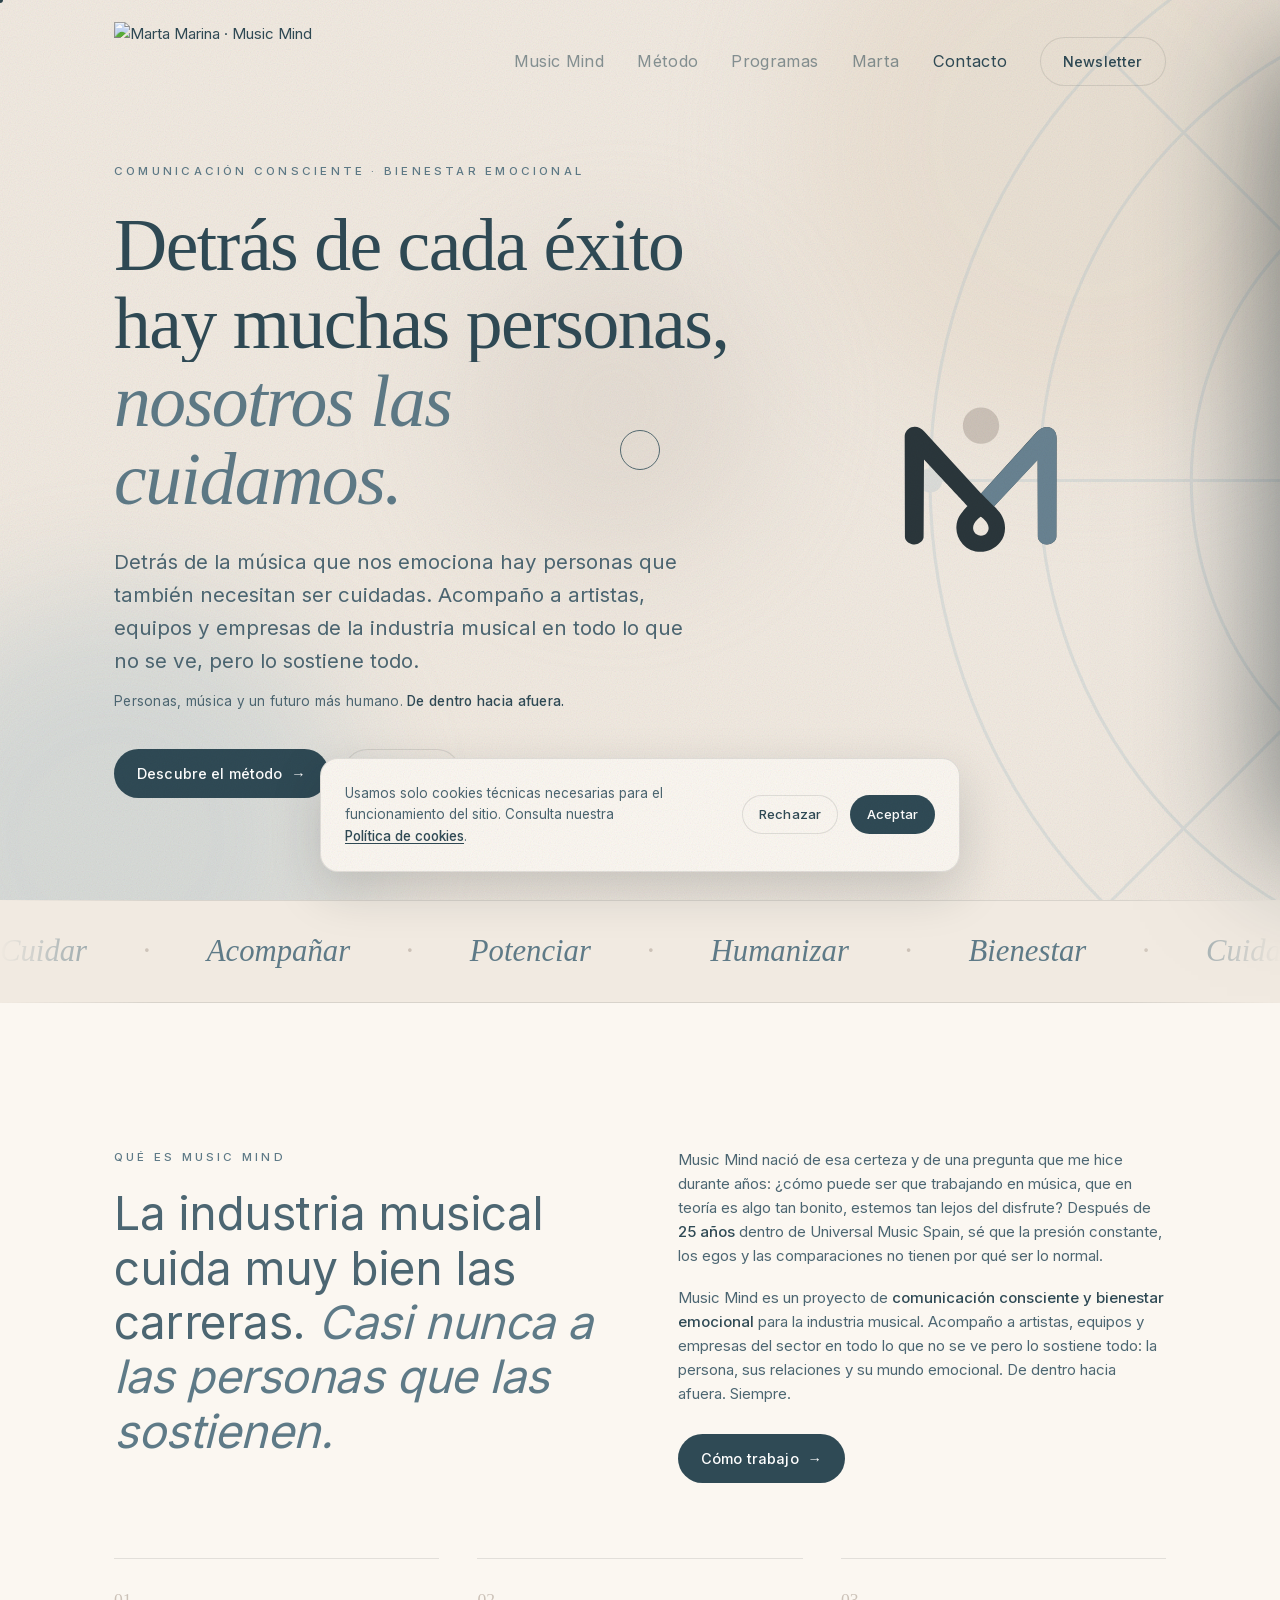
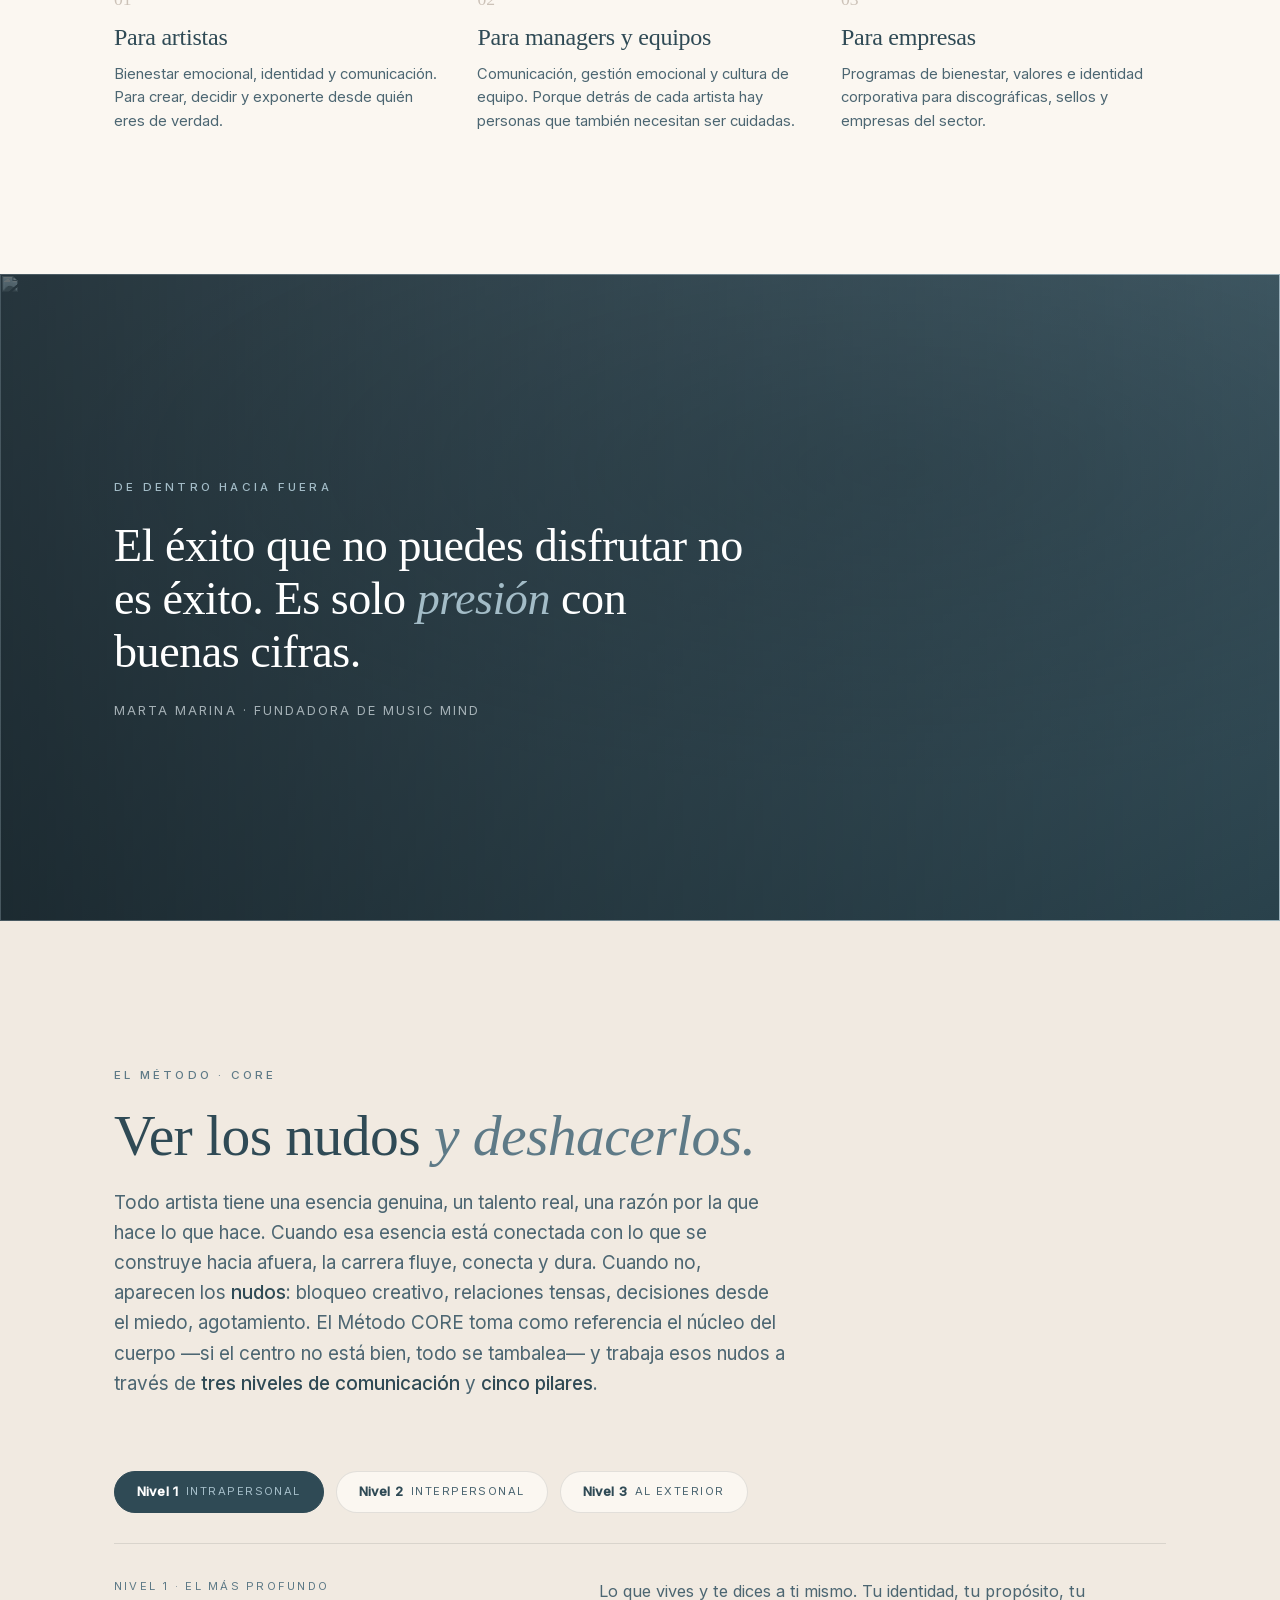
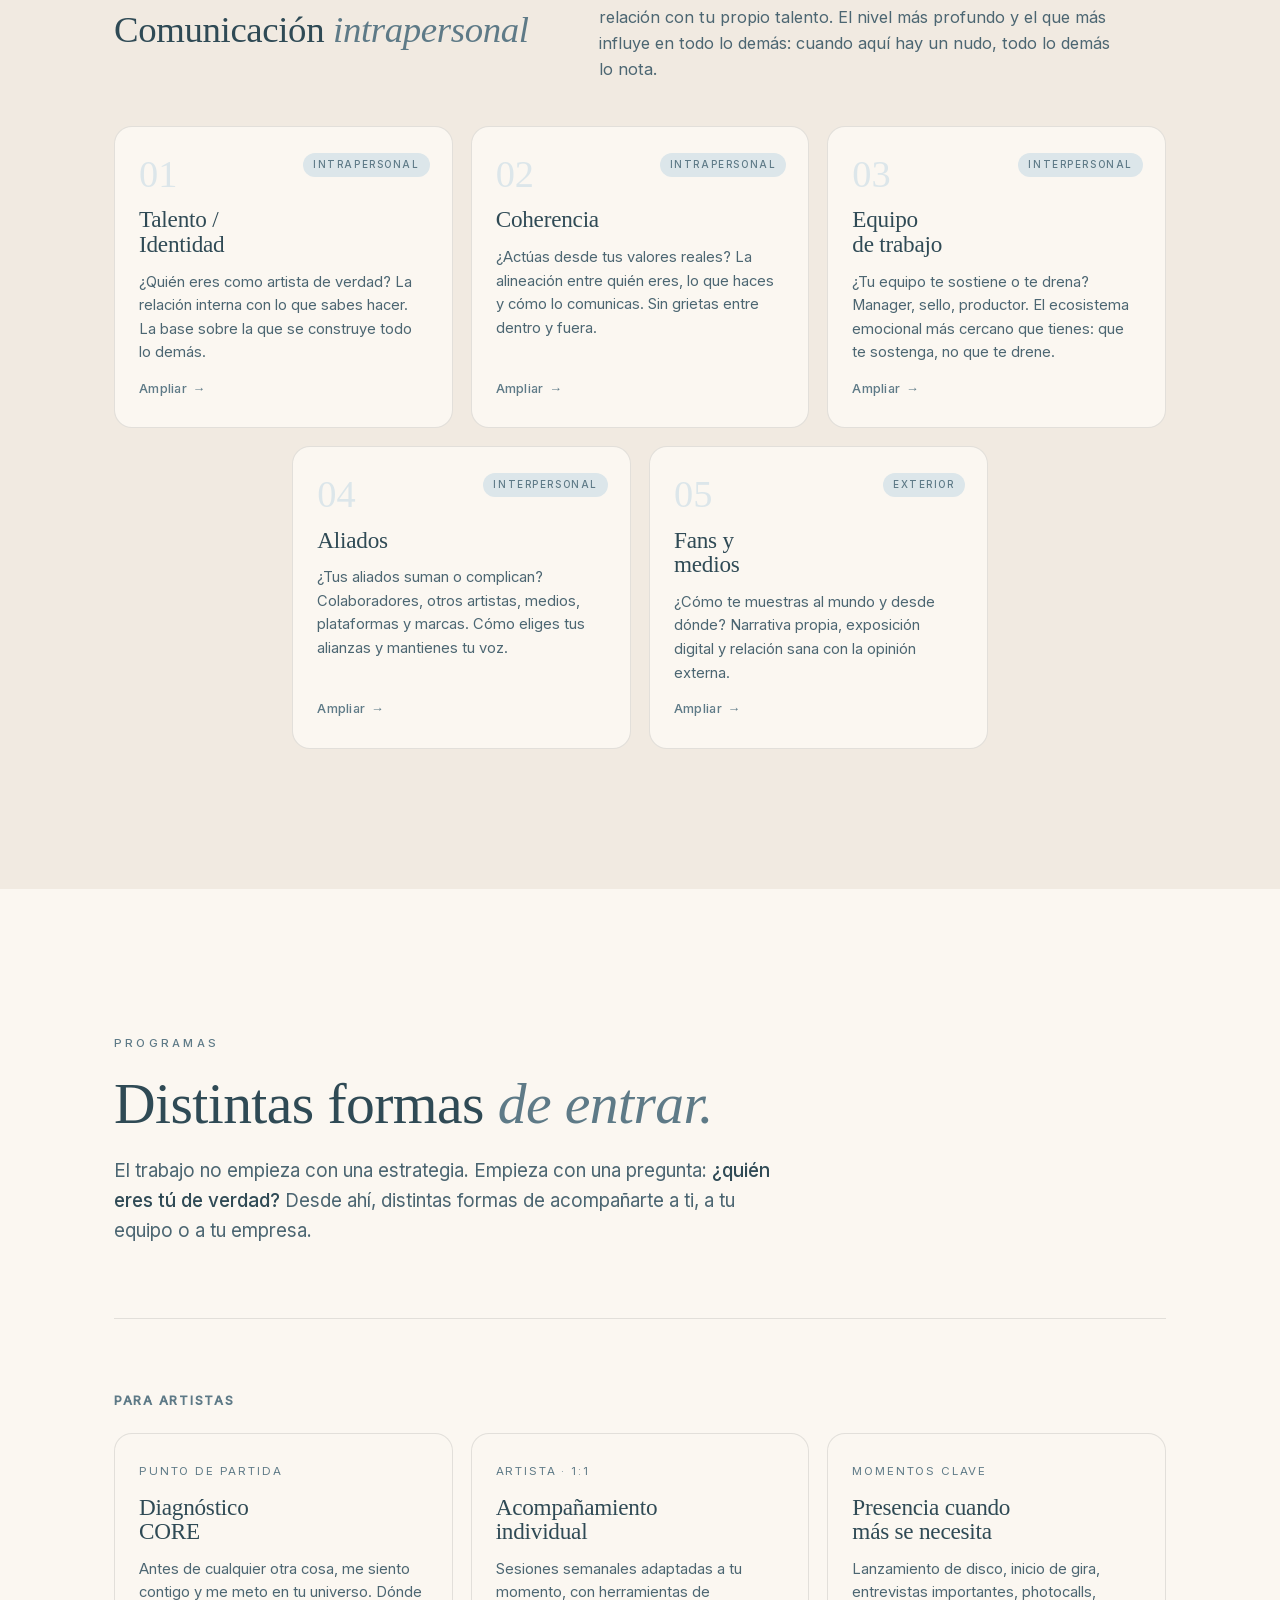
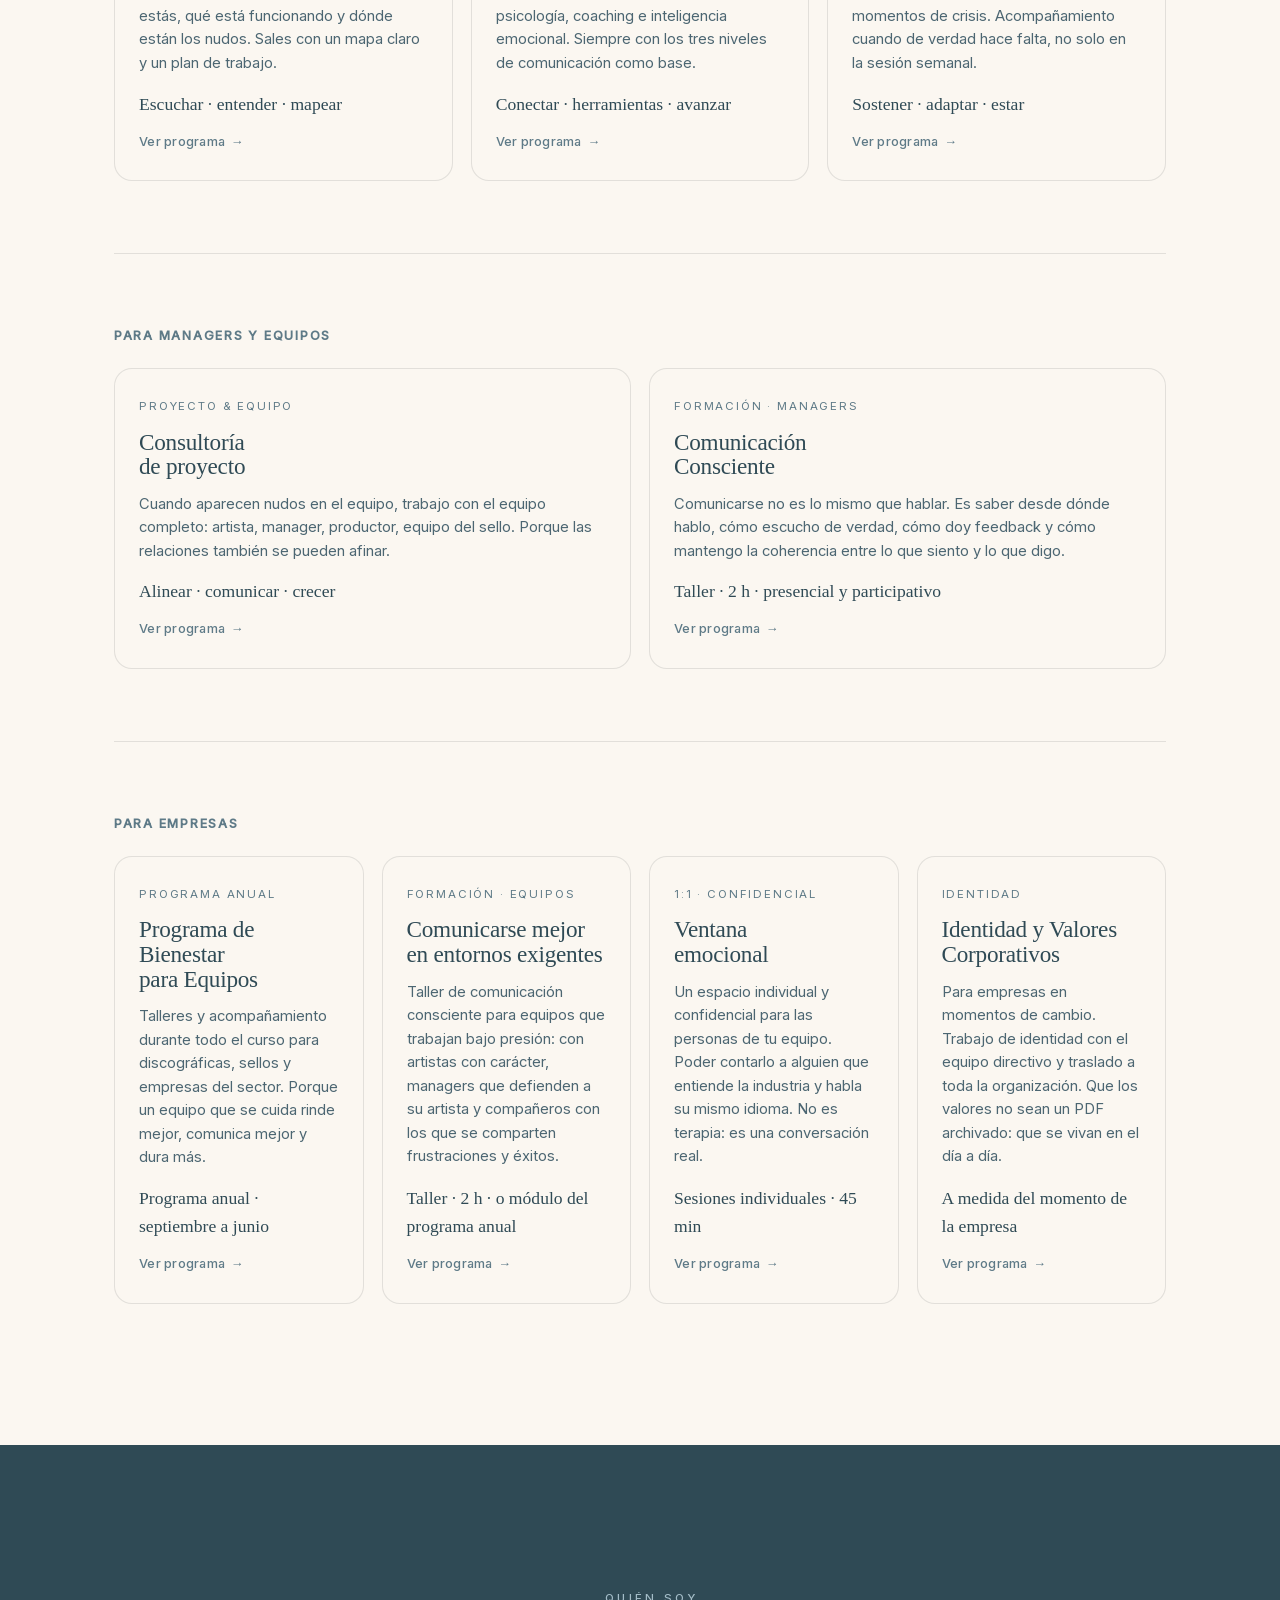
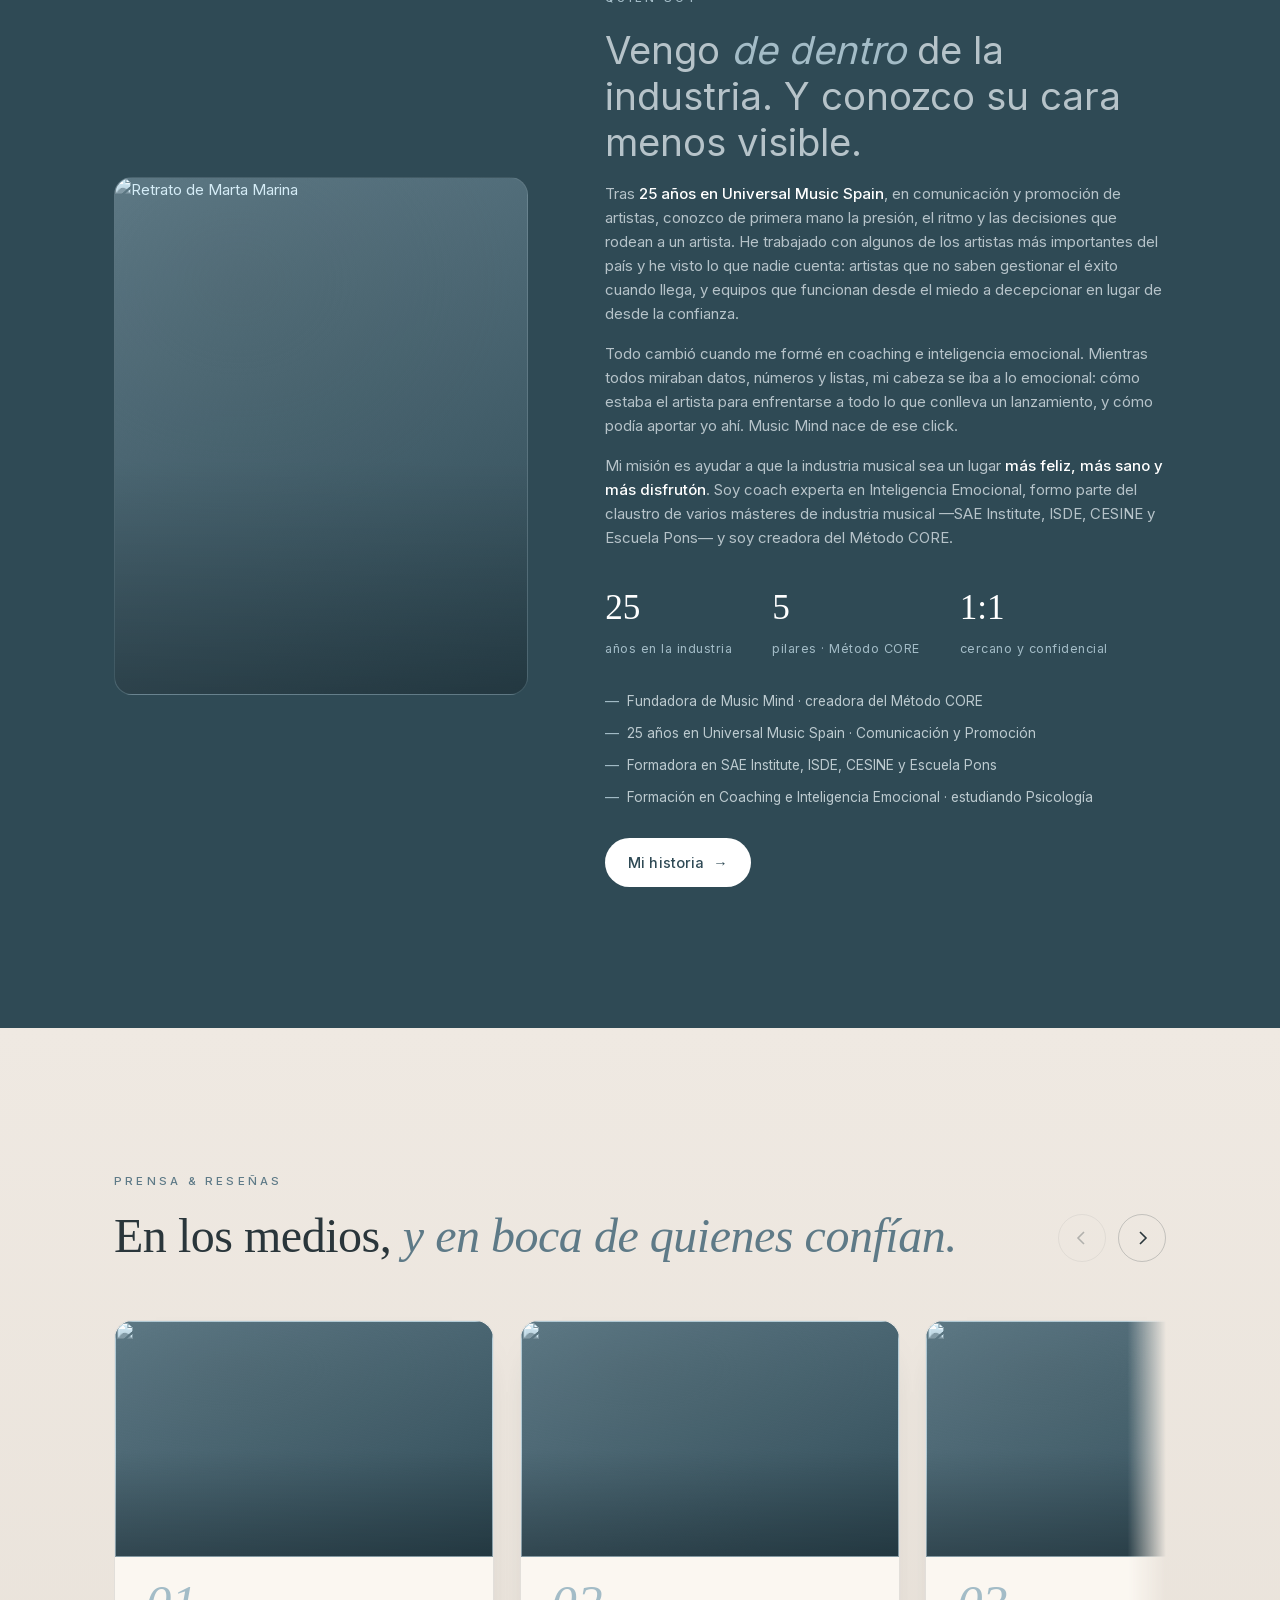
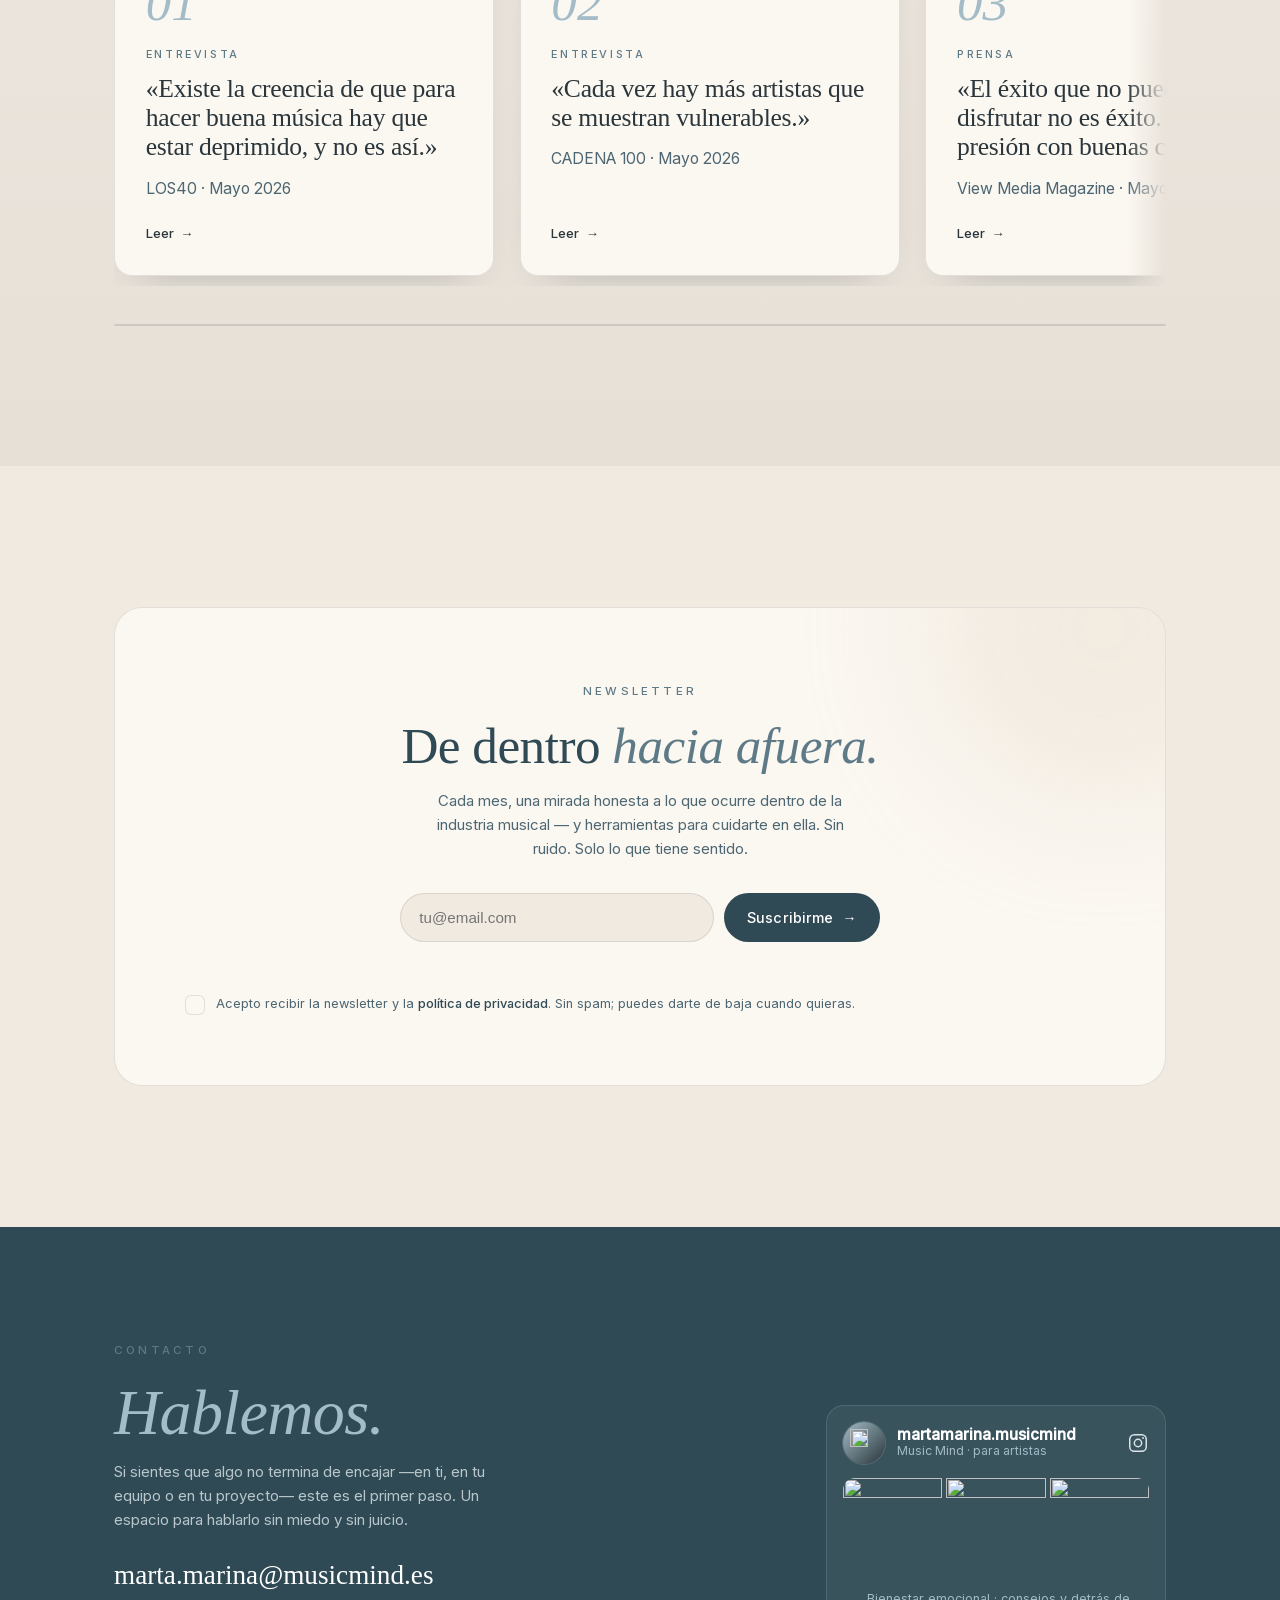
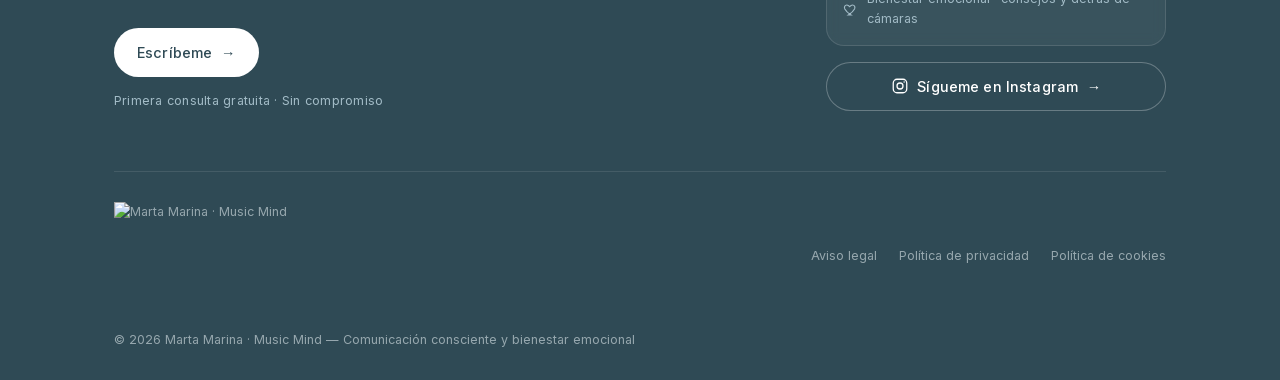
==== commit af6bc2d8: "mejoras legal" ====
--- a/index.html
+++ b/index.html
@@ -5,31 +5,28 @@
 <meta name="viewport" content="width=device-width, initial-scale=1">
 <title>Marta Marina · Music Mind — Comunicación consciente y bienestar emocional</title>
 <meta name="description" content="Music Mind, de Marta Marina (25 años en Universal Music Spain): comunicación consciente y bienestar emocional para artistas, equipos y empresas de la industria musical. Método CORE — de dentro hacia afuera.">
-<link rel="canonical" href="https://martamarina.com/">
+<link rel="canonical" href="https://www.musicmind.es/">
 
 <!-- Open Graph -->
 <meta property="og:title" content="Marta Marina · Music Mind">
 <meta property="og:description" content="Comunicación consciente y bienestar emocional para la industria musical. Personas detrás de la música. De dentro hacia afuera.">
 <meta property="og:type" content="website">
-<meta property="og:url" content="https://martamarina.com/">
+<meta property="og:url" content="https://www.musicmind.es/">
 <meta property="og:locale" content="es_ES">
 <meta property="og:site_name" content="Marta Marina · Music Mind">
-<meta property="og:image" content="https://martamarina.com/assets/logos/LOGO%20MM-01.png">
+<meta property="og:image" content="https://www.musicmind.es/assets/logos/LOGO%20MM-01.png">
 <meta property="og:image:alt" content="Marta Marina · Music Mind">
 
 <!-- Twitter -->
 <meta name="twitter:card" content="summary_large_image">
 <meta name="twitter:title" content="Marta Marina · Music Mind">
 <meta name="twitter:description" content="Comunicación consciente y bienestar emocional para la industria musical. Personas detrás de la música. De dentro hacia afuera.">
-<meta name="twitter:image" content="https://martamarina.com/assets/logos/LOGO%20MM-01.png">
+<meta name="twitter:image" content="https://www.musicmind.es/assets/logos/LOGO%20MM-01.png">
 
 <meta name="theme-color" content="#2F4A55">
 
-<link rel="preconnect" href="https://fonts.googleapis.com">
-<link rel="preconnect" href="https://fonts.gstatic.com" crossorigin>
-<link href="https://fonts.googleapis.com/css2?family=Inter:wght@400;500&display=swap" rel="stylesheet">
 <link rel="icon" type="image/png" href="assets/logos/LOGO MM-01.png">
-<link rel="stylesheet" href="css/style.css?v=20260929">
+<link rel="stylesheet" href="css/style.css?v=20261007">
 
 <!-- Structured data -->
 <script type="application/ld+json">
@@ -38,9 +35,9 @@
   "@type": "ProfessionalService",
   "name": "Marta Marina · Music Mind",
   "description": "Comunicación consciente y bienestar emocional para artistas, equipos y empresas de la industria musical. Método CORE, de dentro hacia afuera.",
-  "url": "https://martamarina.com/",
-  "image": "https://martamarina.com/assets/logos/LOGO%20MM-01.png",
-  "email": "hola@martamarina.com",
+  "url": "https://www.musicmind.es/",
+  "image": "https://www.musicmind.es/assets/logos/LOGO%20MM-01.png",
+  "email": "marta.marina@musicmind.es",
   "areaServed": "ES",
   "founder": {
     "@type": "Person",
@@ -81,7 +78,7 @@
         <a href="https://tiktok.com/" target="_blank" rel="noopener" aria-label="TikTok">
           <svg viewBox="0 0 24 24" fill="currentColor"><path d="M16.5 3c.3 2 1.5 3.4 3.5 3.6v2.5c-1.3.1-2.5-.3-3.6-.9v6.3c0 3.2-2.4 5.5-5.4 5.5C7.8 22 5.5 19.8 5.5 17c0-2.7 2.2-4.9 5-4.9.3 0 .6 0 .9.1v2.6c-.3-.1-.6-.2-.9-.2-1.3 0-2.3 1-2.3 2.3 0 1.3 1 2.3 2.3 2.3 1.4 0 2.5-1.1 2.5-2.7V3h3.5z"/></svg>
         </a>
-        <a href="mailto:hola@martamarina.com" aria-label="Email">
+        <a href="mailto:marta.marina@musicmind.es" aria-label="Email">
           <svg viewBox="0 0 24 24" fill="none" stroke="currentColor" stroke-width="1.6"><rect x="3" y="5" width="18" height="14" rx="2"/><path d="m3 7 9 6 9-6"/></svg>
         </a>
       </div>
@@ -547,7 +544,7 @@
         <span class="eyebrow">Contacto</span>
         <h2 class="mt-18"><em>Hablemos.</em></h2>
         <p class="footer__lead">Si sientes que algo no termina de encajar —en ti, en tu equipo o en tu proyecto— este es el primer paso. Un espacio para hablarlo sin miedo y sin juicio.</p>
-        <a href="mailto:hola@martamarina.com" class="email link-underline">hola@martamarina.com</a>
+        <a href="mailto:marta.marina@musicmind.es" class="email link-underline">marta.marina@musicmind.es</a>
         <div class="mt-28">
           <button class="btn btn--light" data-modal="contact" data-magnetic>Escríbeme <span class="arrow">→</span></button>
           <p class="footer__free">Primera consulta gratuita · Sin compromiso</p>
@@ -819,7 +816,7 @@
     <div data-eyebrow="Contacto">
       <h2 class="reveal-d"><em>Hablemos.</em></h2>
       <p class="d-sub reveal-d">Si algo no termina de encajar —en ti, en tu equipo o en tu proyecto— este es el primer paso.</p>
-      <p class="reveal-d">Rellena el formulario y te responderé personalmente, sin juicio y con total confidencialidad. <b>Primera consulta gratuita · sin compromiso.</b> También puedes escribir directamente a <a class="link-underline" href="mailto:hola@martamarina.com">hola@martamarina.com</a>.</p>
+      <p class="reveal-d">Rellena el formulario y te responderé personalmente, sin juicio y con total confidencialidad. <b>Primera consulta gratuita · sin compromiso.</b> También puedes escribir directamente a <a class="link-underline" href="mailto:marta.marina@musicmind.es">marta.marina@musicmind.es</a>.</p>
       <form class="c-form reveal-d" id="contactForm" novalidate>
         <div class="row">
           <div>
@@ -833,7 +830,8 @@
         </div>
         <div>
           <label for="cMsg">Mensaje</label>
-          <textarea id="cMsg" name="message" placeholder="¿En qué te puedo ayudar?" required></textarea>
+          <textarea id="cMsg" name="message" placeholder="¿En qué te puedo ayudar?" required aria-describedby="cMsgNote"></textarea>
+          <small class="c-note" id="cMsgNote">Cuéntame brevemente en qué te puedo ayudar. Por favor, no incluyas aquí información sobre tu salud: lo hablaremos con calma y de forma confidencial en la primera conversación.</small>
         </div>
         <label class="check">
           <input type="checkbox" id="cConsent" name="consent" required>
@@ -847,7 +845,7 @@
             <li><b>Finalidad:</b> atender y responder tu consulta.</li>
             <li><b>Legitimación:</b> tu consentimiento.</li>
             <li><b>Destinatarios:</b> no se ceden datos a terceros salvo obligación legal.</li>
-            <li><b>Derechos:</b> acceso, rectificación, supresión y otros escribiendo a <a class="link-underline" href="mailto:hola@martamarina.com">hola@martamarina.com</a>. Más información en la <button type="button" class="link-underline" data-modal="privacy">política de privacidad</button>.</li>
+            <li><b>Derechos:</b> acceso, rectificación, supresión y otros escribiendo a <a class="link-underline" href="mailto:marta.marina@musicmind.es">marta.marina@musicmind.es</a>. Más información en la <button type="button" class="link-underline" data-modal="privacy">política de privacidad</button>.</li>
           </ul>
         </details>
         <div class="submit-row">
@@ -867,8 +865,8 @@
         <li><b>Titular:</b> Marta Marina <span class="dim">[nombre completo / razón social]</span></li>
         <li><b>NIF / DNI:</b> <span class="dim">[NIF o DNI]</span></li>
         <li><b>Domicilio:</b> <span class="dim">[dirección postal]</span></li>
-        <li><b>Correo electrónico:</b> <a class="link-underline" href="mailto:hola@martamarina.com">hola@martamarina.com</a></li>
-        <li><b>Nombre de dominio:</b> martamarina.com</li>
+        <li><b>Correo electrónico:</b> <a class="link-underline" href="mailto:marta.marina@musicmind.es">marta.marina@musicmind.es</a></li>
+        <li><b>Nombre de dominio:</b> www.musicmind.es</li>
       </ul>
       <h4 class="reveal-d">Objeto</h4>
       <p class="reveal-d">Este sitio web tiene como finalidad informar sobre los servicios de mentoring y consultoría Music Mind. El acceso y uso del sitio atribuye la condición de usuario e implica la aceptación de las presentes condiciones.</p>
@@ -878,7 +876,7 @@
       <p class="reveal-d">El titular no se hace responsable del uso indebido de los contenidos ni de los daños derivados del acceso al sitio. Se reserva el derecho a modificar o suspender el sitio y sus contenidos sin previo aviso.</p>
       <h4 class="reveal-d">Legislación aplicable</h4>
       <p class="reveal-d">Las presentes condiciones se rigen por la legislación española. Para cualquier controversia, las partes se someten a los juzgados y tribunales del domicilio del usuario.</p>
-      <p class="reveal-d dim">Última actualización: julio de 2026.</p>
+      <p class="reveal-d dim">Última actualización: octubre de 2026.</p>
     </div>
   </template>
 
@@ -888,21 +886,29 @@
       <p class="d-sub reveal-d">Cómo tratamos tus datos personales.</p>
       <p class="reveal-d">De acuerdo con el Reglamento (UE) 2016/679 (RGPD) y la Ley Orgánica 3/2018, de Protección de Datos Personales y garantía de los derechos digitales (LOPDGDD), te informamos sobre el tratamiento de tus datos.</p>
       <h4 class="reveal-d">Responsable del tratamiento</h4>
-      <p class="reveal-d">Marta Marina <span class="dim">[NIF]</span> · <a class="link-underline" href="mailto:hola@martamarina.com">hola@martamarina.com</a>.</p>
+      <p class="reveal-d">Marta Marina <span class="dim">[NIF]</span> · <a class="link-underline" href="mailto:marta.marina@musicmind.es">marta.marina@musicmind.es</a>.</p>
       <h4 class="reveal-d">Datos que recogemos y finalidad</h4>
       <ul class="reveal-d">
         <li><b>Formulario de contacto:</b> nombre, email y mensaje, para atender tu consulta.</li>
         <li><b>Suscripción a newsletter:</b> email, para enviarte comunicaciones sobre Music Mind.</li>
       </ul>
+      <p class="reveal-d">Te pedimos que no incluyas en el formulario datos de salud ni otra información especialmente sensible. Si nos la envías igualmente, solo la usaremos para responder a tu consulta y la eliminaremos después.</p>
       <h4 class="reveal-d">Legitimación</h4>
       <p class="reveal-d">El tratamiento se basa en tu consentimiento, que otorgas al enviar cualquiera de los formularios. Puedes retirarlo en cualquier momento.</p>
       <h4 class="reveal-d">Conservación</h4>
       <p class="reveal-d">Conservamos tus datos mientras dure la relación o hasta que solicites su supresión. Los datos de la newsletter, hasta que te des de baja.</p>
       <h4 class="reveal-d">Destinatarios</h4>
-      <p class="reveal-d">No cedemos tus datos a terceros salvo obligación legal. Los proveedores tecnológicos que dan soporte al sitio (correo, alojamiento) actúan como encargados del tratamiento con las debidas garantías.</p>
+      <p class="reveal-d">No cedemos tus datos a terceros salvo obligación legal. Para prestar el servicio contamos con estos proveedores, que actúan como encargados del tratamiento:</p>
+      <ul class="reveal-d">
+        <li><b>Google Ireland Ltd. / Google LLC</b> (Google Apps Script, Google Sheets y el correo de Google): recepción y registro de los formularios de contacto y newsletter, y aviso por email de cada nuevo mensaje.</li>
+        <li><b>Nominalia Internet, S.L.</b> (España): registro del dominio musicmind.es y servicio de correo electrónico.</li>
+        <li><b>GitHub, Inc.</b> (GitHub Pages): alojamiento del sitio web. Como cualquier servidor, registra datos técnicos de conexión (como la dirección IP) por motivos de seguridad.</li>
+      </ul>
+      <h4 class="reveal-d">Transferencias internacionales</h4>
+      <p class="reveal-d">Algunos de estos proveedores pueden tratar datos en Estados Unidos. Google LLC y GitHub, Inc. están adheridas al Marco de Privacidad de Datos UE-EE. UU. (EU-US Data Privacy Framework) y aplican cláusulas contractuales tipo aprobadas por la Comisión Europea, lo que garantiza un nivel de protección adecuado.</p>
       <h4 class="reveal-d">Tus derechos</h4>
-      <p class="reveal-d">Puedes ejercer tus derechos de acceso, rectificación, supresión, oposición, limitación y portabilidad escribiendo a <a class="link-underline" href="mailto:hola@martamarina.com">hola@martamarina.com</a>. También puedes reclamar ante la Agencia Española de Protección de Datos (<span class="dim">aepd.es</span>).</p>
-      <p class="reveal-d dim">Última actualización: julio de 2026.</p>
+      <p class="reveal-d">Puedes ejercer tus derechos de acceso, rectificación, supresión, oposición, limitación y portabilidad escribiendo a <a class="link-underline" href="mailto:marta.marina@musicmind.es">marta.marina@musicmind.es</a>. También puedes reclamar ante la Agencia Española de Protección de Datos (<span class="dim">aepd.es</span>).</p>
+      <p class="reveal-d dim">Última actualización: octubre de 2026.</p>
     </div>
   </template>
 
@@ -913,14 +919,14 @@
       <p class="reveal-d">Una cookie es un pequeño archivo que se almacena en tu dispositivo al visitar una web. Esta política cumple con el artículo 22.2 de la LSSI-CE y con el RGPD.</p>
       <h4 class="reveal-d">Cookies que utilizamos</h4>
       <ul class="reveal-d">
-        <li><b>Técnicas / necesarias:</b> imprescindibles para el funcionamiento del sitio. Guardamos tu preferencia de consentimiento de cookies en el almacenamiento local del navegador. Están exentas de consentimiento.</li>
-        <li><b>Analíticas y de terceros:</b> este sitio <b>no utiliza</b> cookies de analítica, publicidad ni redes sociales que requieran tu consentimiento. Si en el futuro se incorporasen, se solicitaría tu autorización previa.</li>
+        <li><b>Técnicas / necesarias:</b> imprescindibles para el funcionamiento del sitio. Guardamos en el almacenamiento local de tu navegador tu preferencia sobre este aviso y si ya te has suscrito o has cerrado la ventana de la newsletter, para no volver a mostrártela. No se envían a ningún servidor y están exentas de consentimiento (art. 22.2 LSSI-CE).</li>
+        <li><b>Analíticas y de terceros:</b> este sitio <b>no utiliza</b> cookies de analítica, publicidad ni redes sociales. Las tipografías se sirven desde nuestro propio servidor, sin conexiones a terceros. Si en el futuro se incorporasen cookies que requieran consentimiento, se solicitaría tu autorización previa.</li>
       </ul>
       <h4 class="reveal-d">Gestión y desactivación</h4>
       <p class="reveal-d">Puedes aceptar o rechazar las cookies no esenciales desde el aviso que aparece al entrar. Además, puedes configurar o eliminar las cookies desde los ajustes de tu navegador en cualquier momento.</p>
       <h4 class="reveal-d">Cambios</h4>
       <p class="reveal-d">Podemos actualizar esta política para adaptarla a novedades legislativas o técnicas. Te recomendamos revisarla periódicamente.</p>
-      <p class="reveal-d dim">Última actualización: julio de 2026.</p>
+      <p class="reveal-d dim">Última actualización: octubre de 2026.</p>
     </div>
   </template>
 
@@ -1102,6 +1108,6 @@
 
 </div>
 
-<script src="js/main.js?v=20260925-v2"></script>
+<script src="js/main.js?v=20261007-v2"></script>
 </body>
 </html>
--- a/css/style.css
+++ b/css/style.css
@@ -17,6 +17,13 @@
   font-family: 'Cormorant';
   src: url('../assets/fonts/cormorant-latin-italic.woff2') format('woff2');
   font-weight: 300 700; font-style: italic; font-display: swap;
+}
+/* Inter (SIL Open Font License) — self-hosted para no enviar la IP del visitante
+   a Google Fonts. Variable, subconjunto latin, pesos 400–500. */
+@font-face {
+  font-family: 'Inter';
+  src: url('../assets/fonts/inter-latin.woff2') format('woff2');
+  font-weight: 400 500; font-style: normal; font-display: swap;
 }
 
 /* ---------- Tokens ---------- */
@@ -833,6 +840,7 @@
   transition: border-color .3s, box-shadow .3s;
 }
 .c-form textarea { min-height: 120px; resize: vertical; border-radius: 16px; }
+.c-form .c-note { display: block; margin-top: 8px; font-size: .74rem; line-height: 1.5; color: var(--ink); opacity: .7; }
 .c-form input:focus, .c-form textarea:focus { outline: none; border-color: var(--steel-blue); box-shadow: 0 0 0 4px rgba(110,138,150,.15); }
 .c-form .submit-row { display: flex; align-items: center; gap: 16px; flex-wrap: wrap; }
 .c-msg { font-size: .88rem; min-height: 1.2em; }
